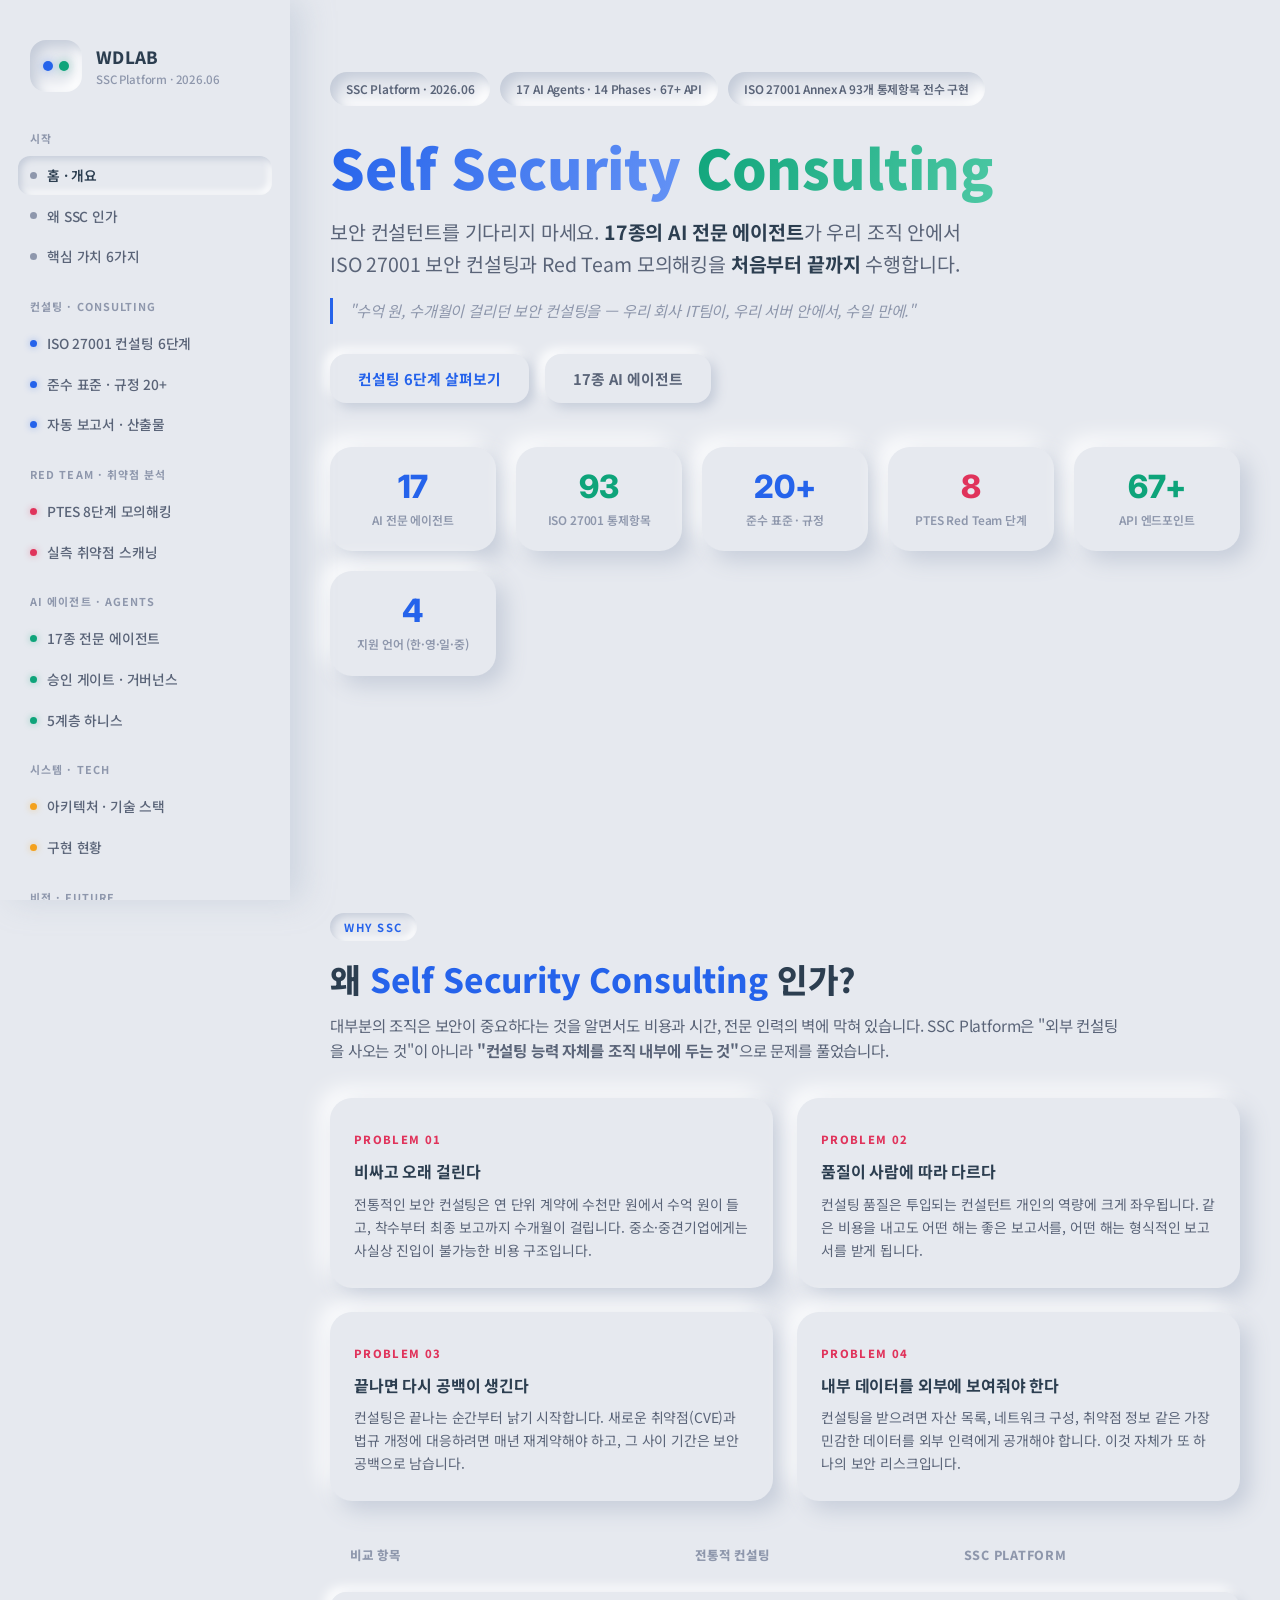
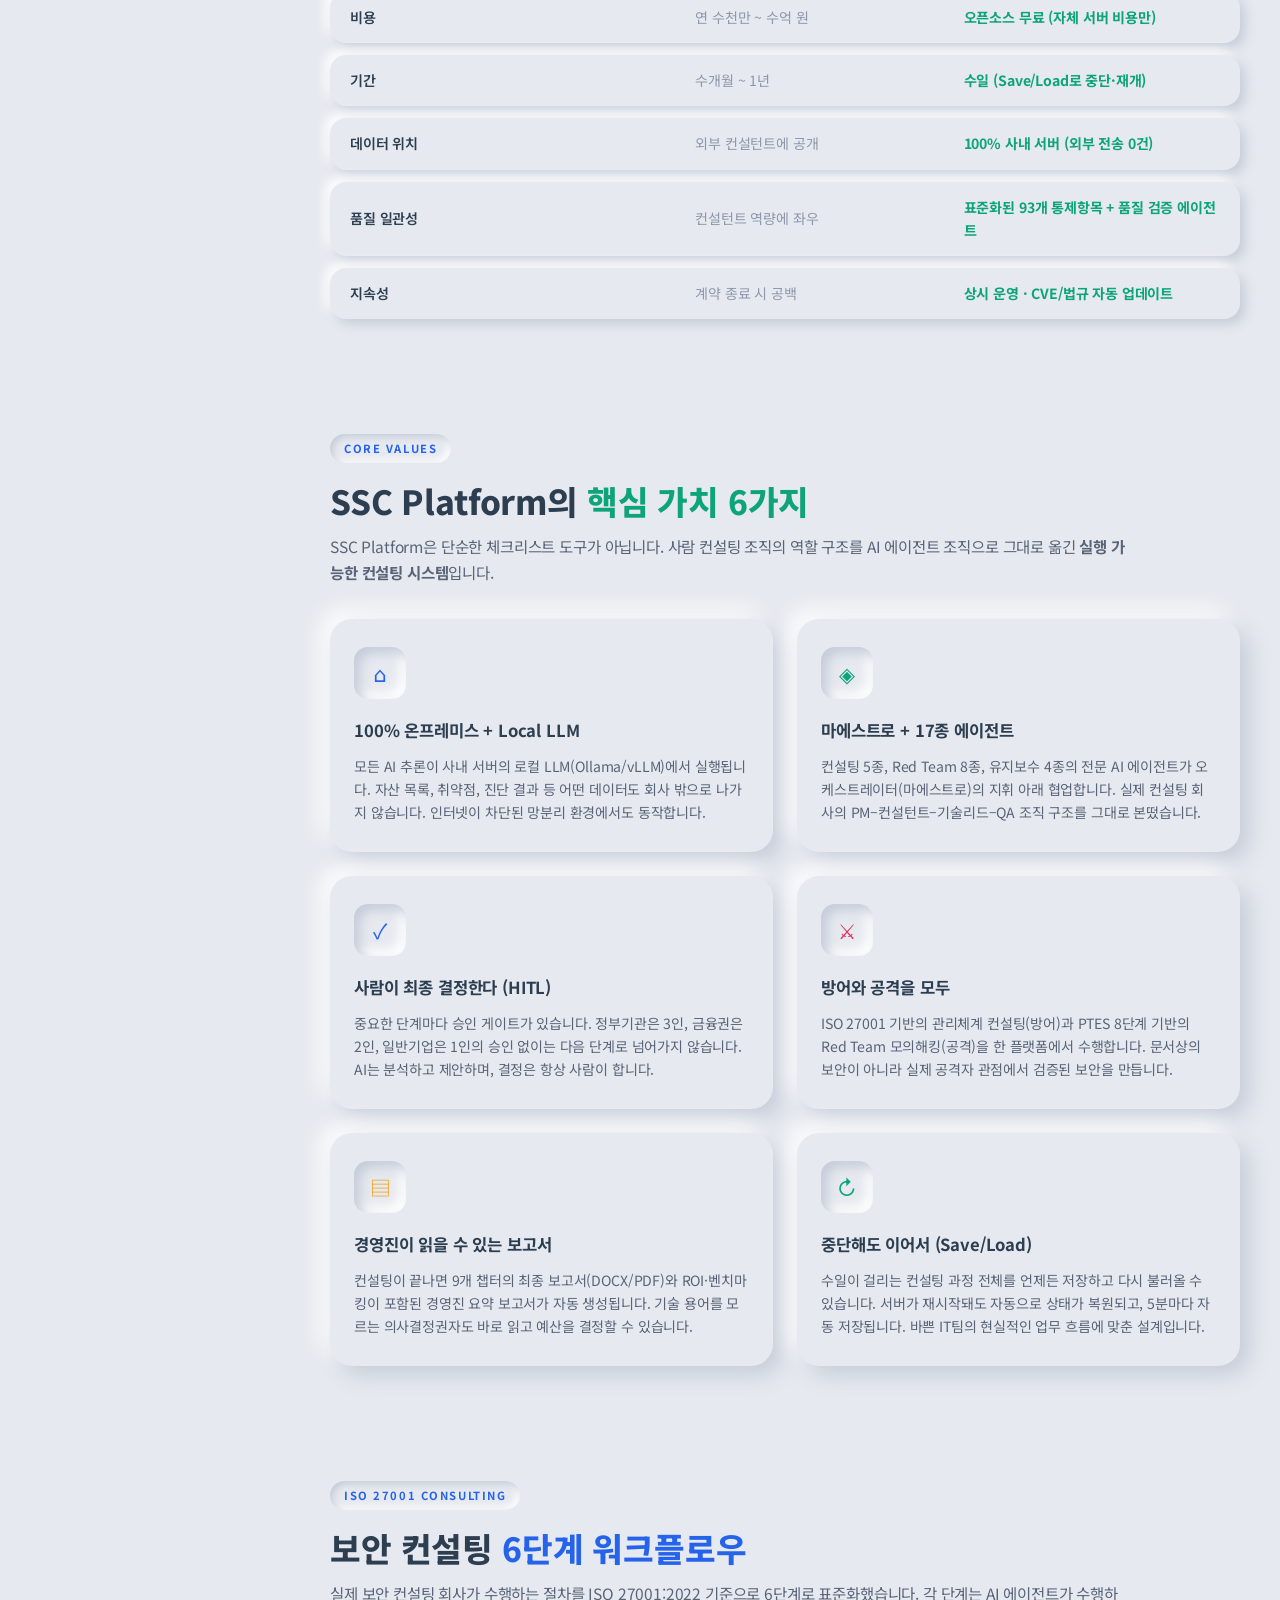
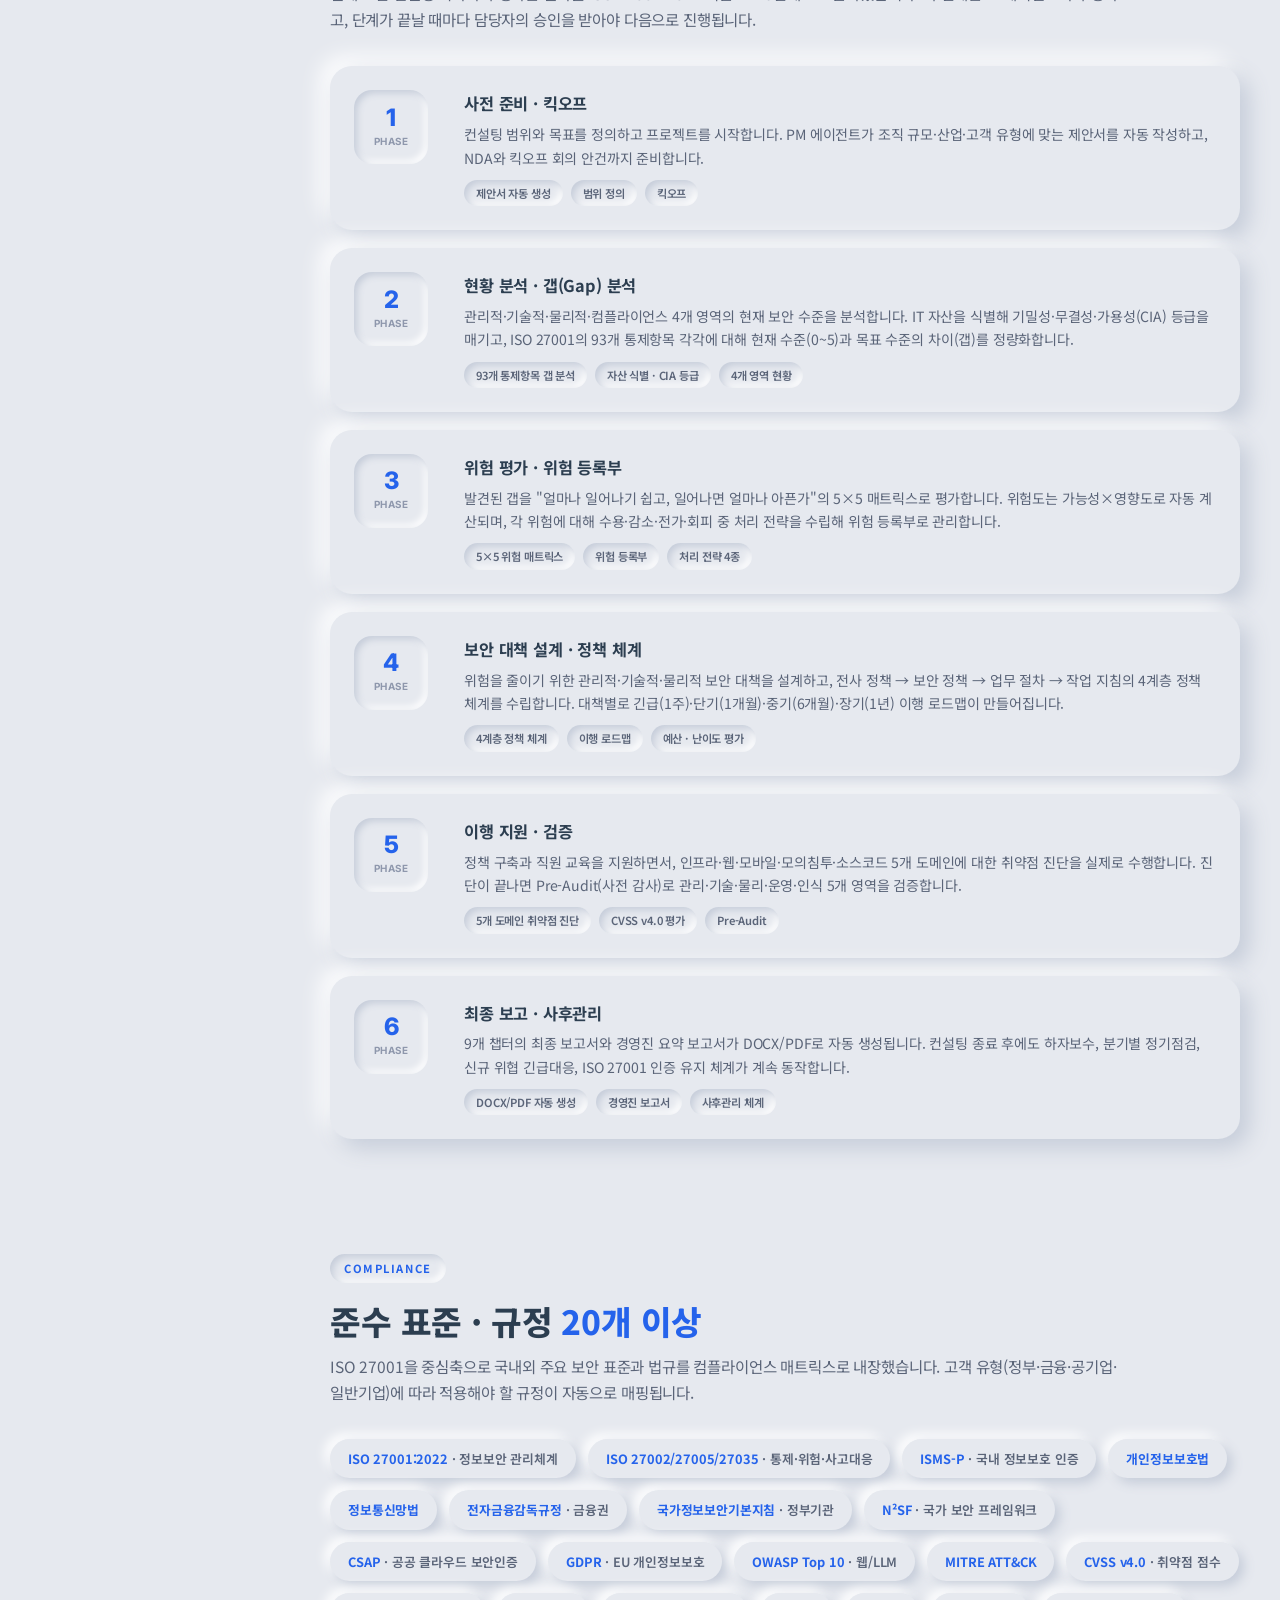
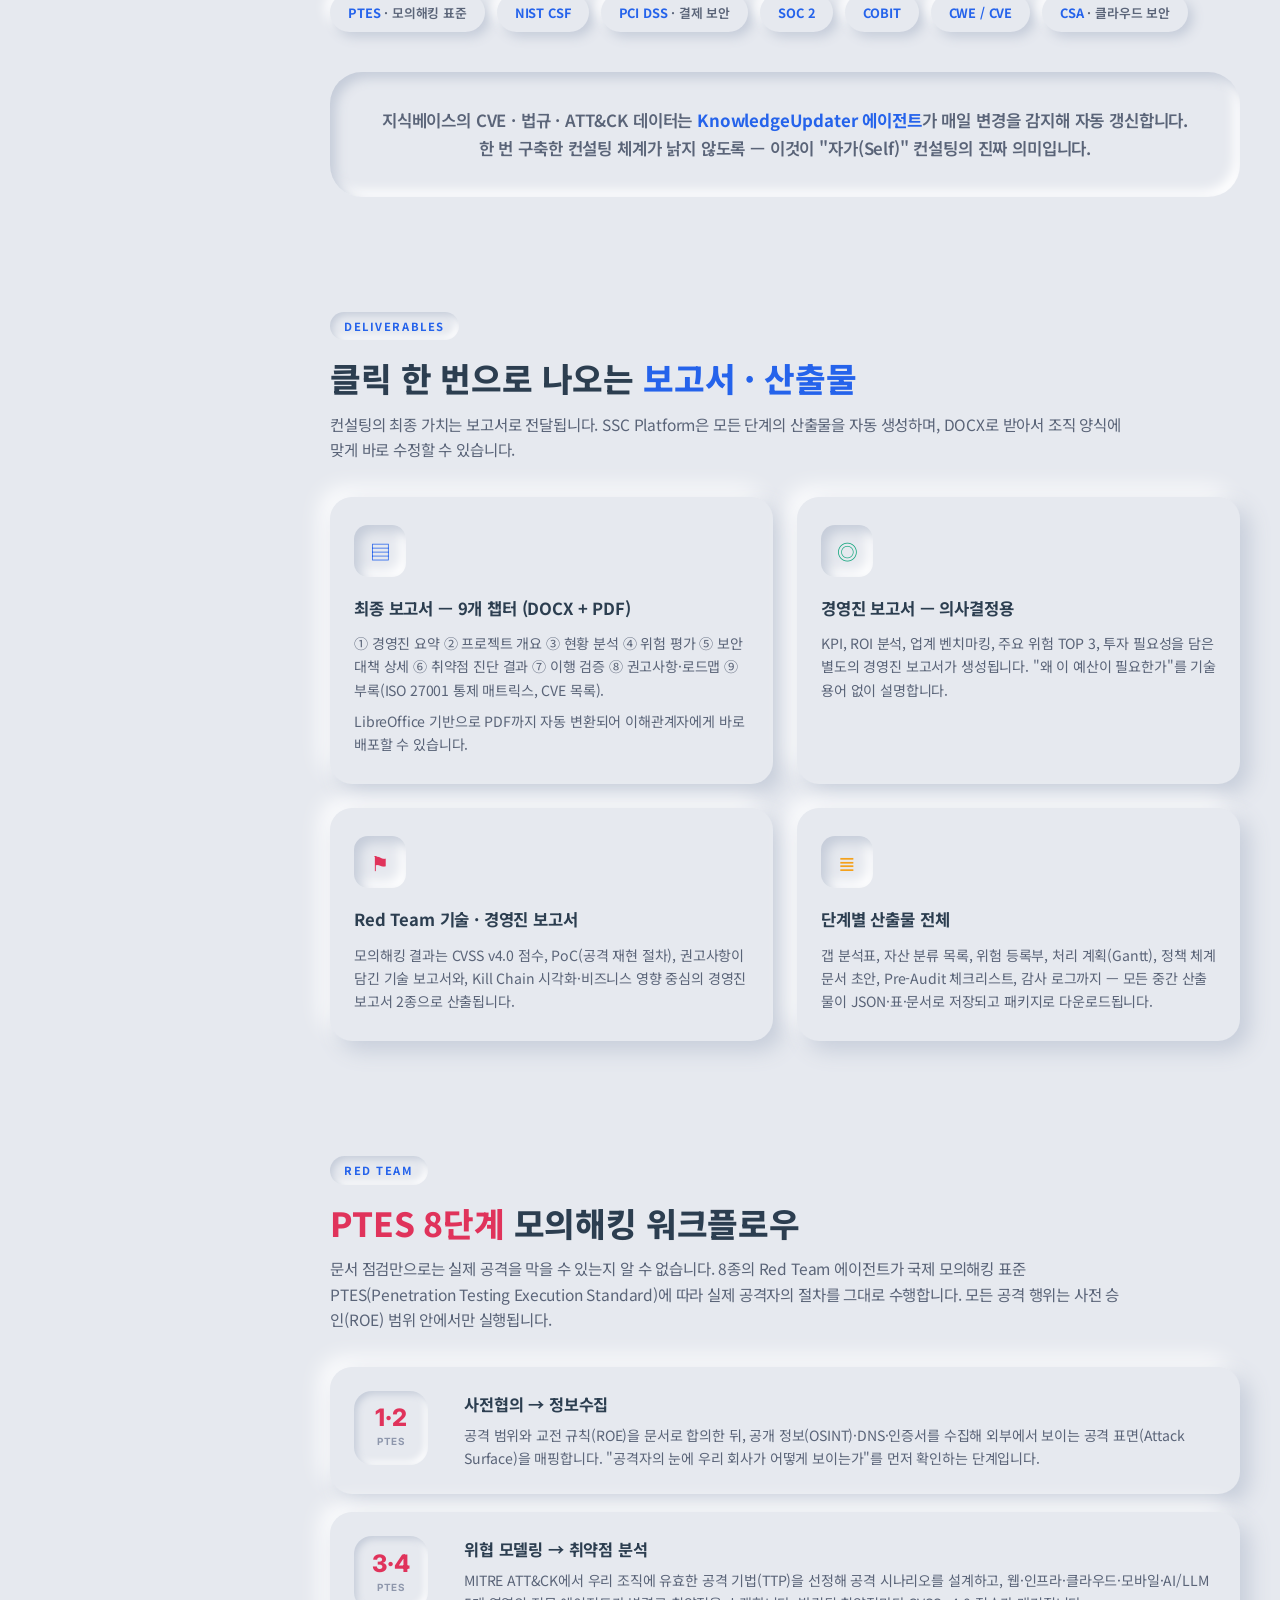
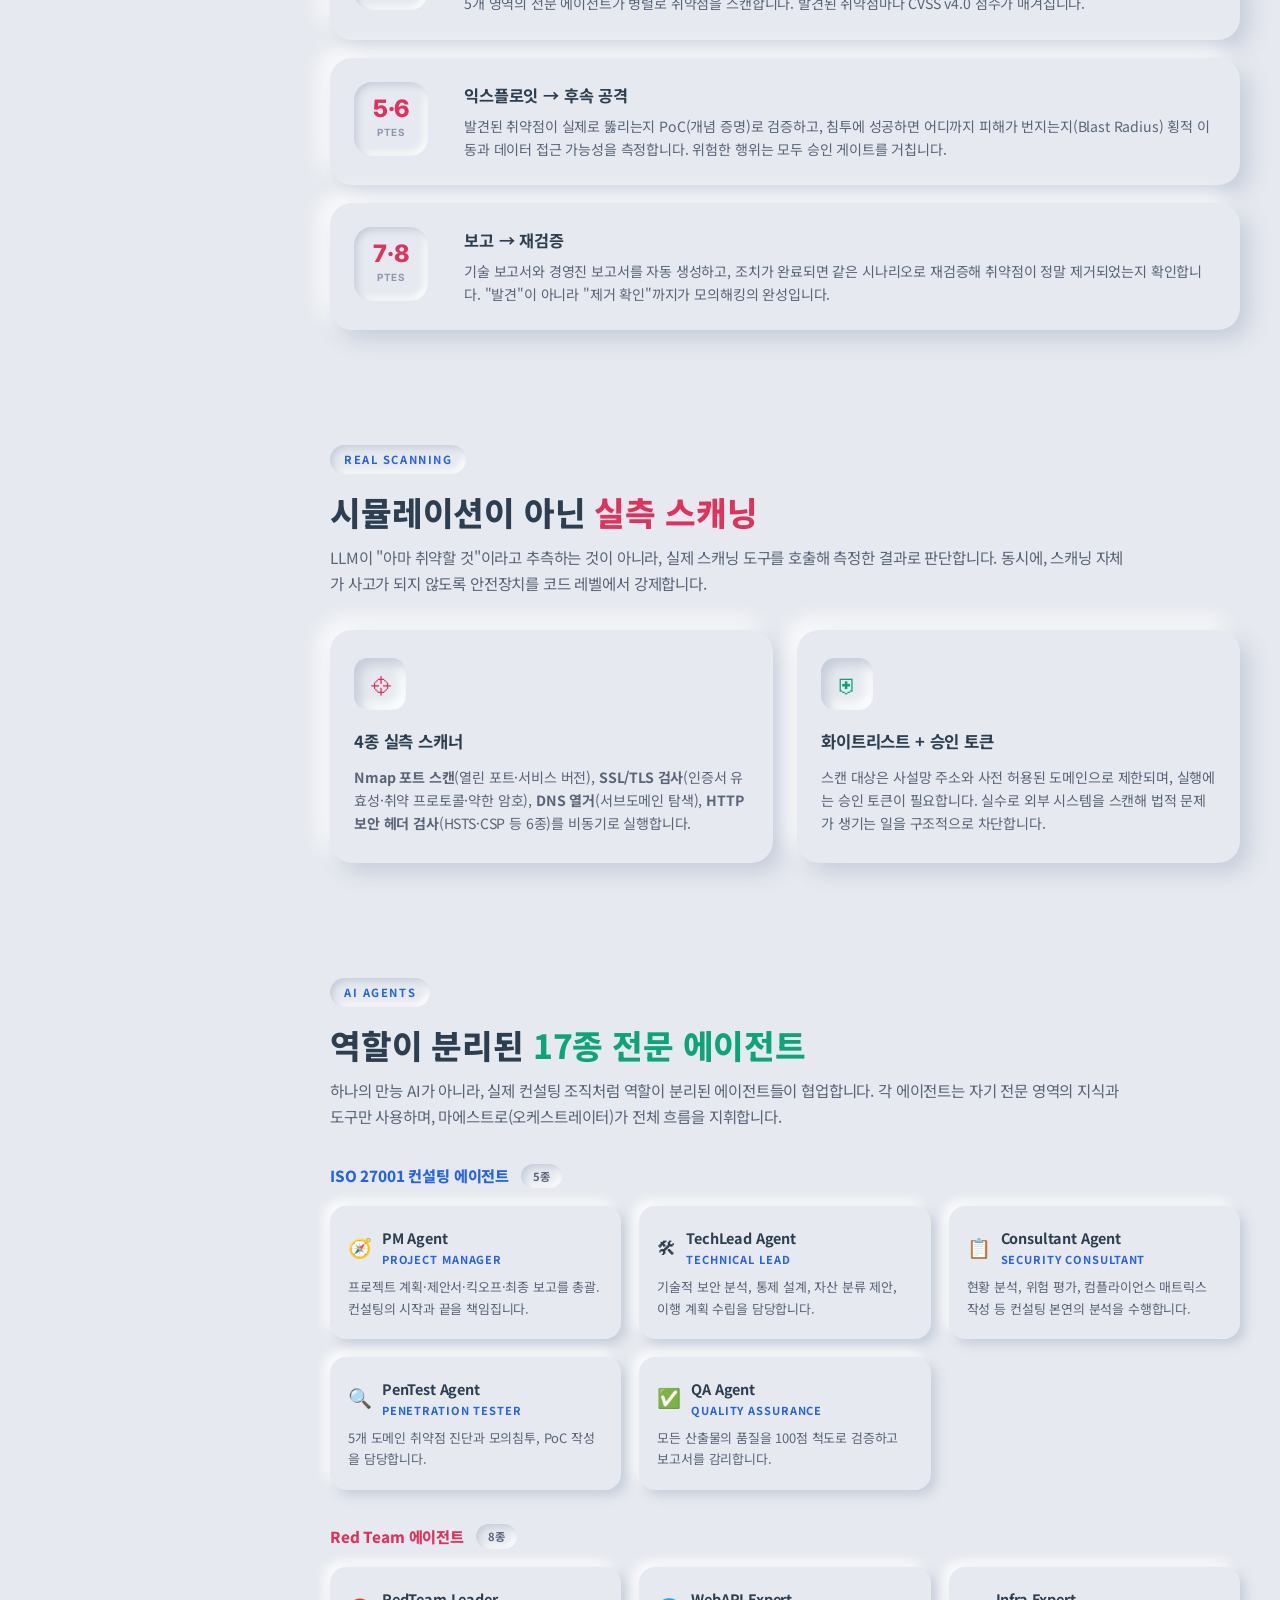
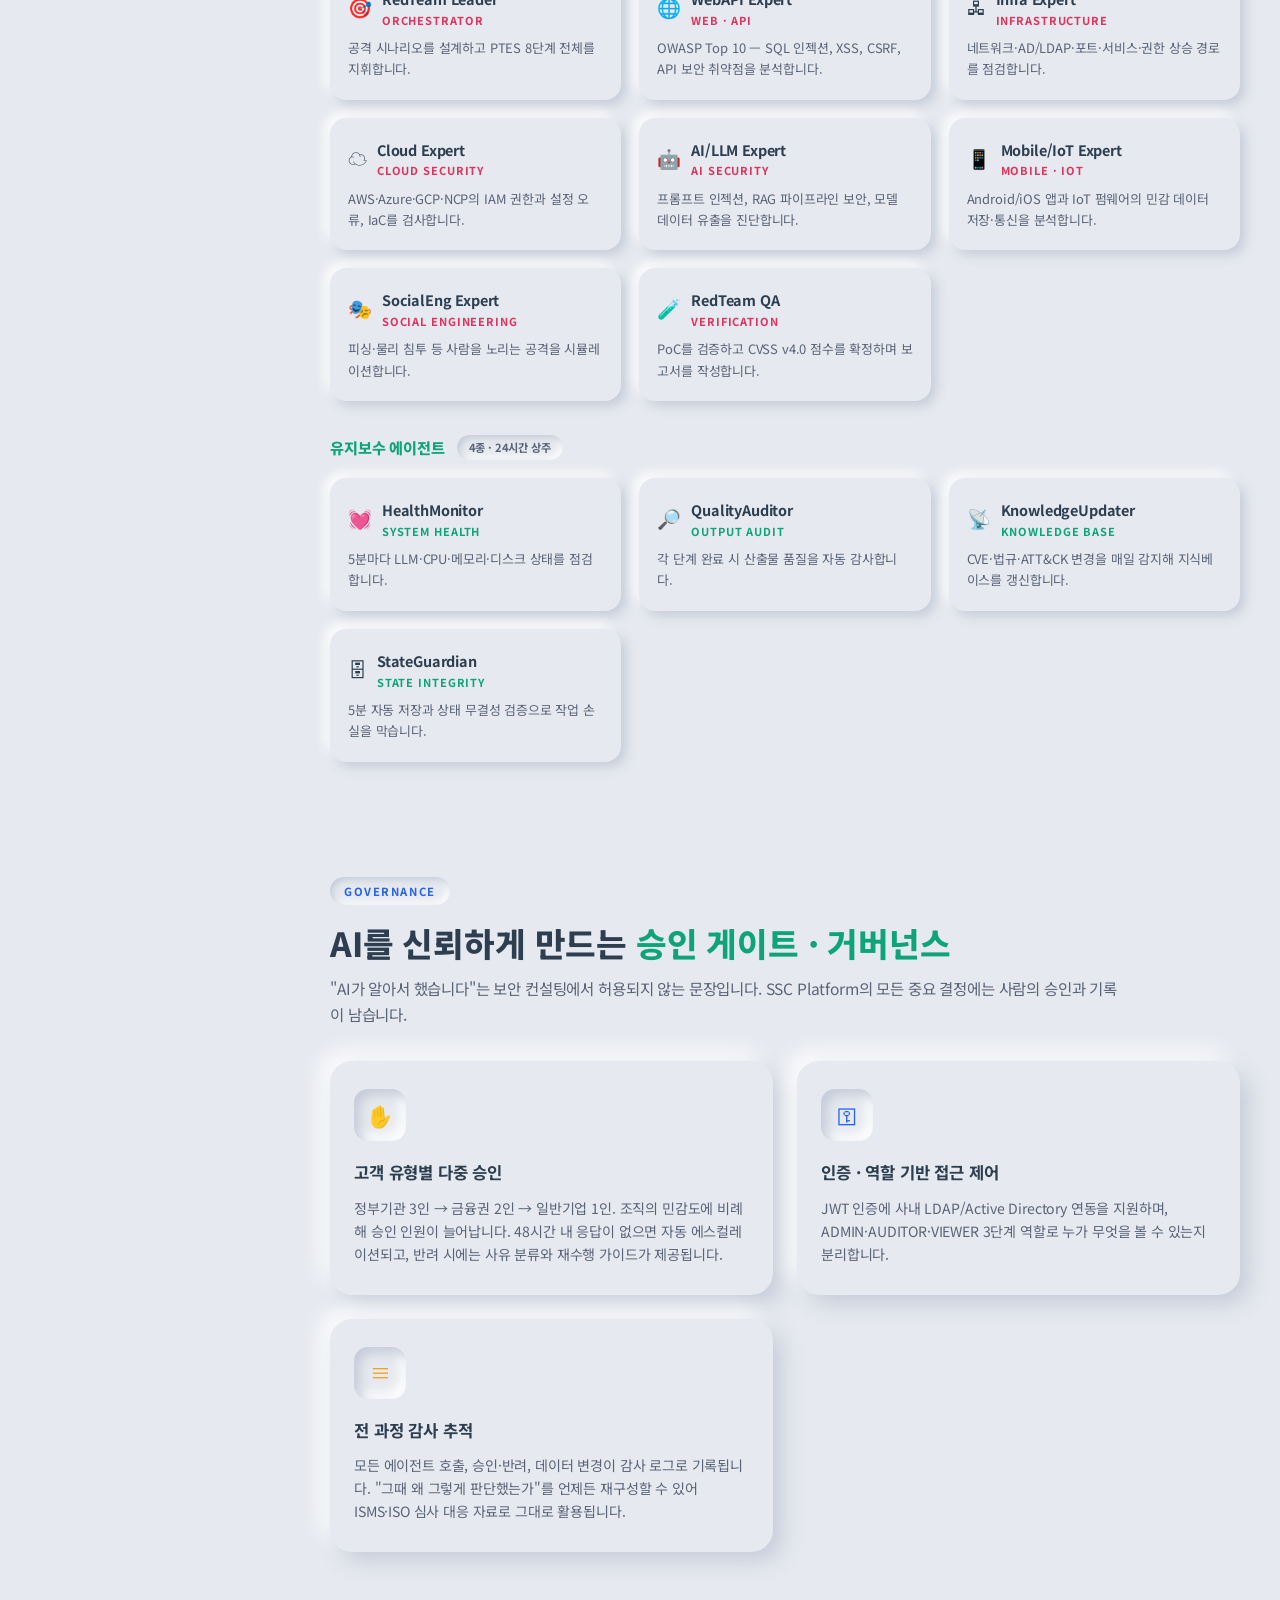
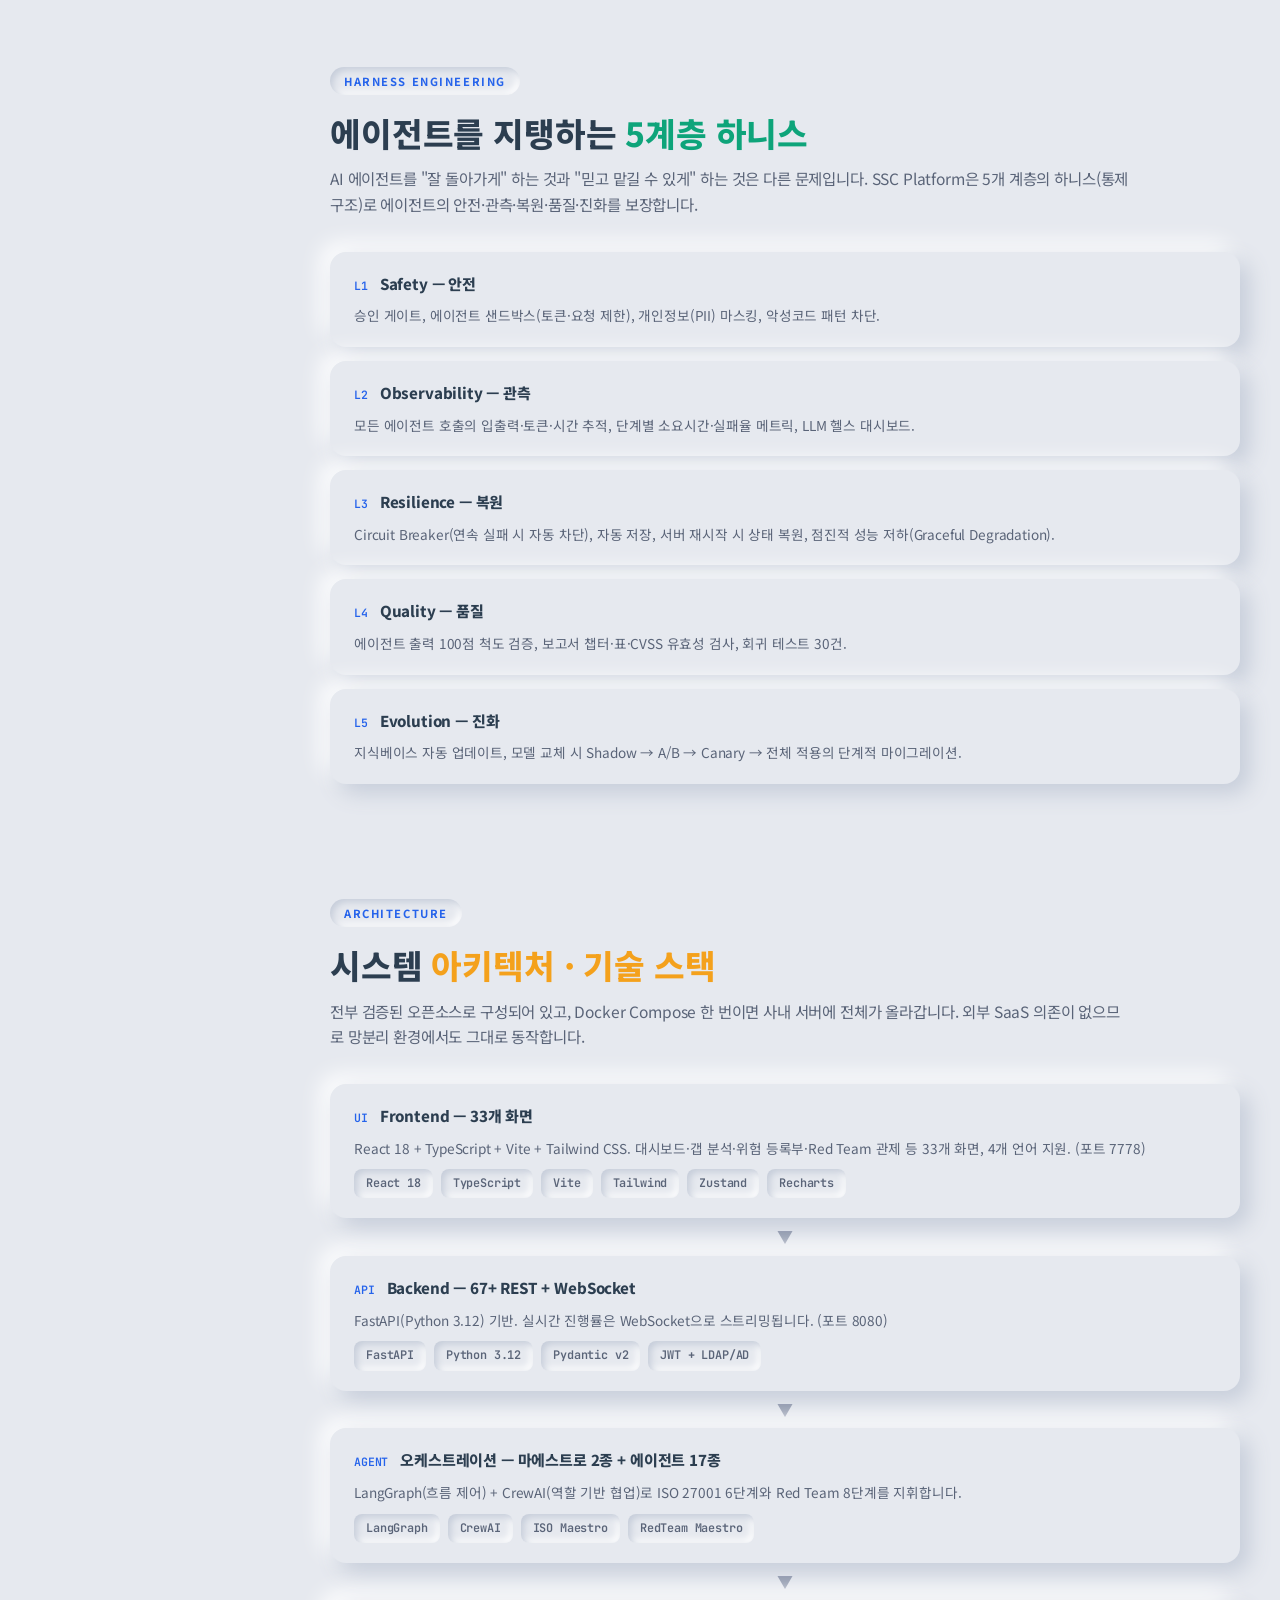
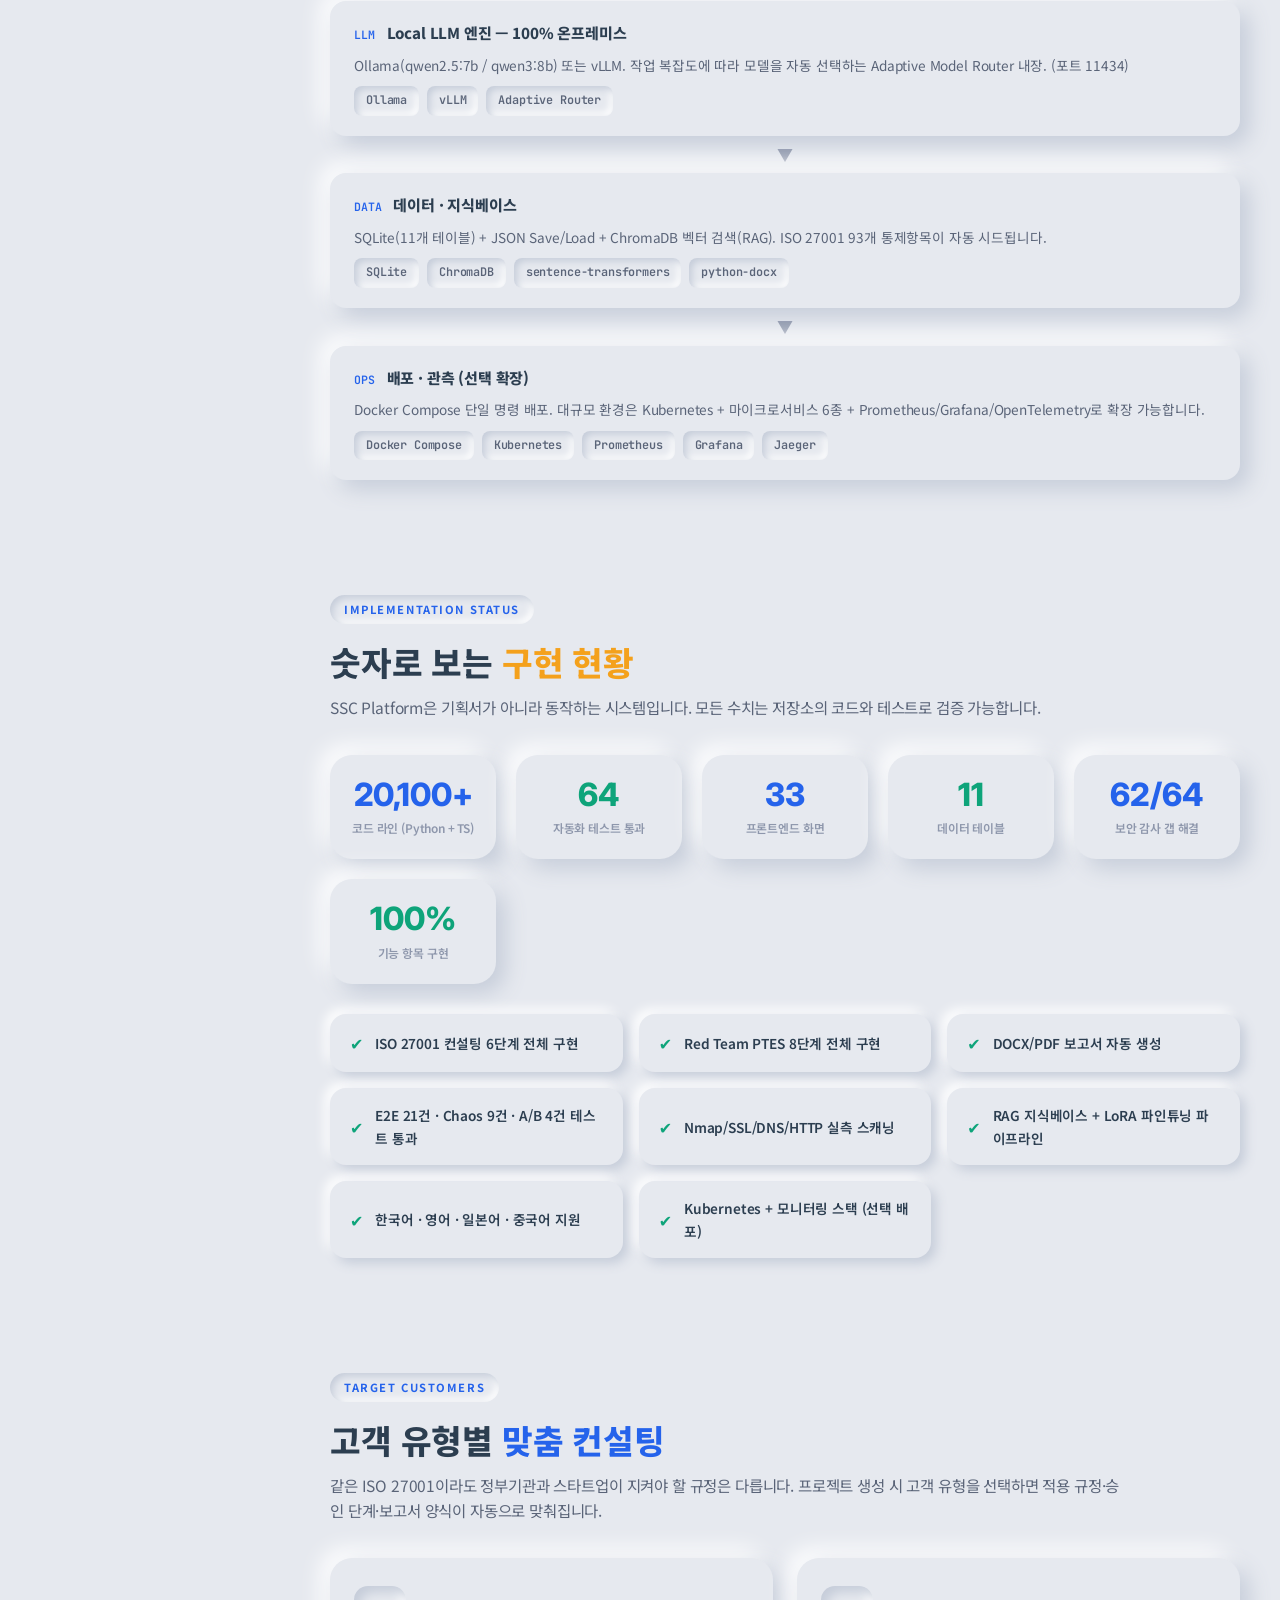
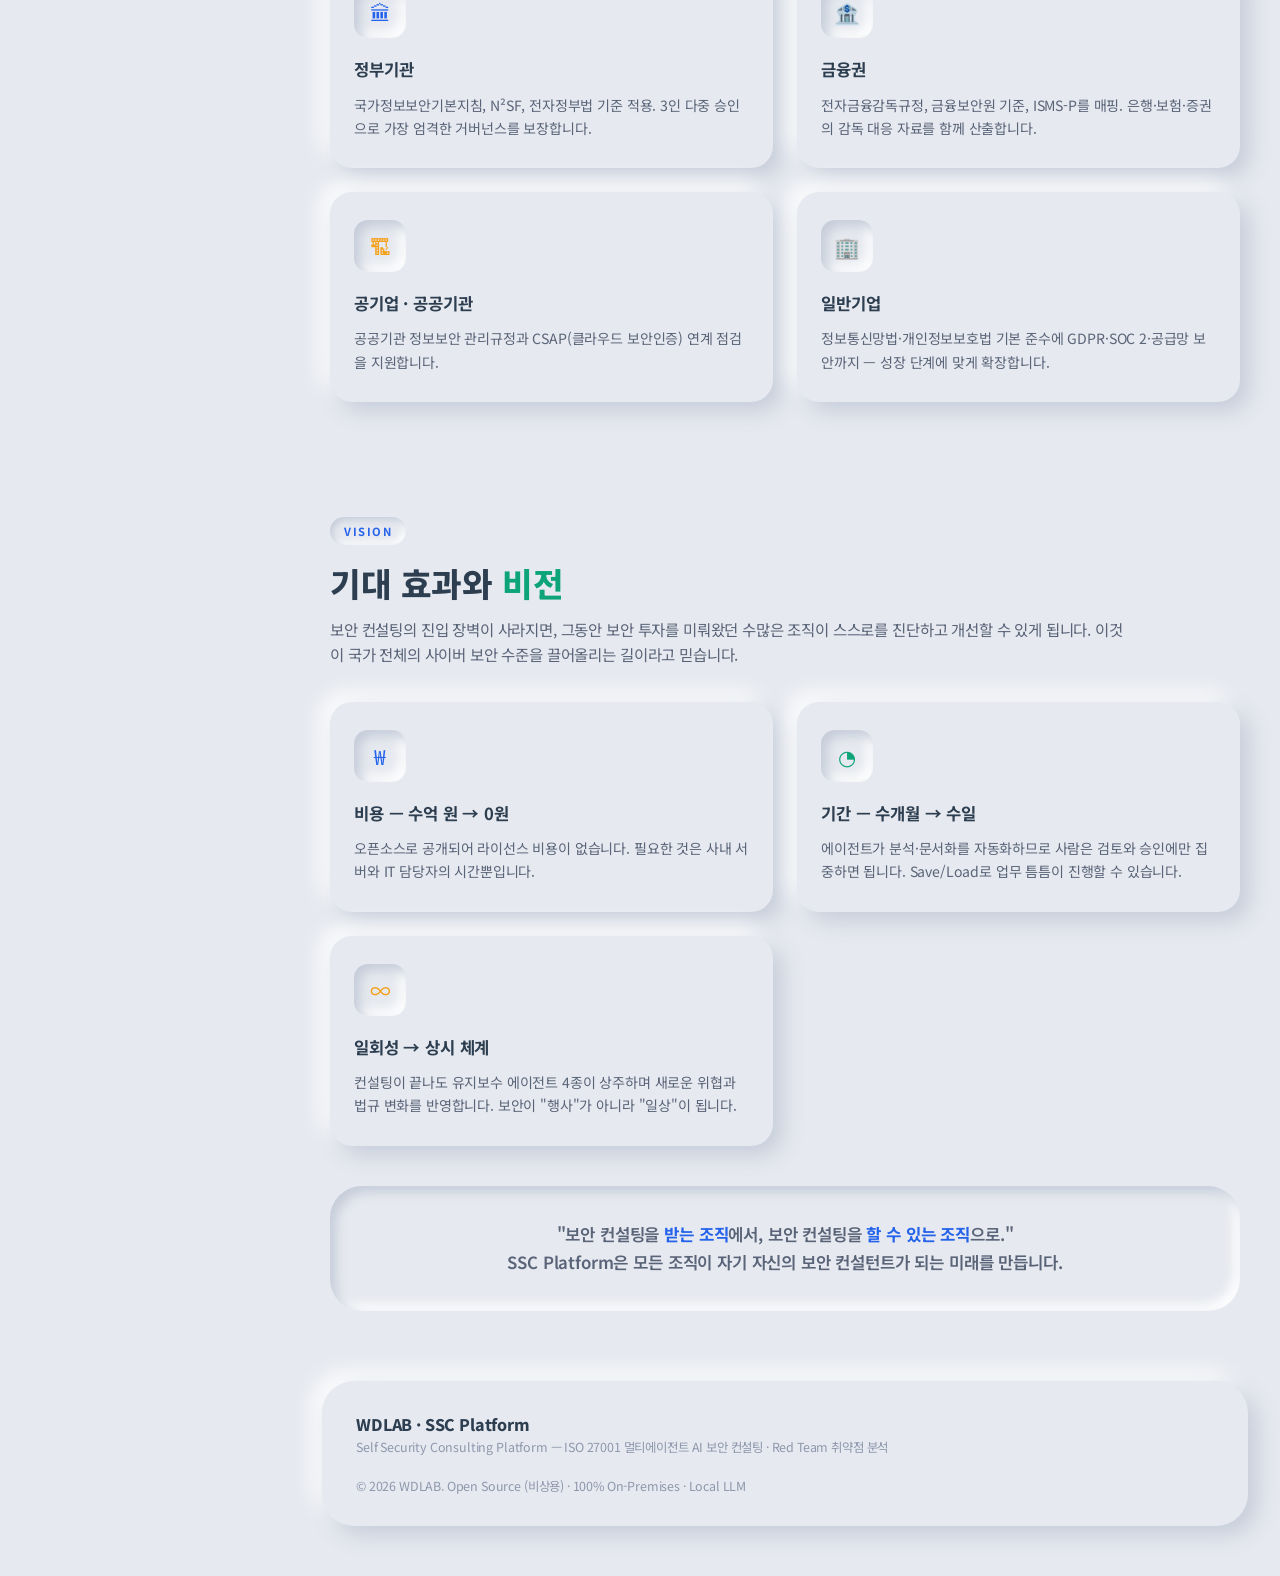
==== index.html @ 82fba6c1 "SSC Platform 소개 웹페이지 — Neumorphism 디자인, 16개 섹션 Co-Authored-By: Claude Fable 5 <noreply@anthropic.com" ====
<!DOCTYPE html>
<html lang="ko">
<head>
<meta charset="UTF-8" />
<meta name="viewport" content="width=device-width, initial-scale=1.0" />
<title>SSC Platform · AI 멀티에이전트 자가 보안 컨설팅 플랫폼</title>
<meta name="description" content="SSC Platform(Self Security Consulting Platform)은 17종의 AI 전문 에이전트가 ISO 27001 기반 보안 컨설팅 6단계와 PTES 기반 Red Team 취약점 분석 8단계를 자동 수행하는 완전 온프레미스 오픈소스 플랫폼입니다." />
<link rel="preconnect" href="https://fonts.googleapis.com" />
<link rel="preconnect" href="https://fonts.gstatic.com" crossorigin />
<link href="https://fonts.googleapis.com/css2?family=Inter:wght@400;500;600;700;800&family=JetBrains+Mono:wght@400;500;600&family=Noto+Sans+KR:wght@300;400;500;600;700;800;900&display=swap" rel="stylesheet" />
<link rel="stylesheet" href="css/style.css" />
</head>
<body>

  <button class="menu-toggle neu-raised" id="menuToggle" aria-label="Menu">☰</button>

  <!-- ============== SIDEBAR ============== -->
  <aside class="sidebar" id="sidebar">
    <div class="brand">
      <div class="brand-logo neu-pressed">
        <span class="led led-bl"></span>
        <span class="led led-gr"></span>
      </div>
      <div class="brand-text">
        <div class="brand-title">WDLAB</div>
        <div class="brand-subtitle">SSC Platform · 2026.06</div>
      </div>
    </div>

    <nav class="nav-sections">
      <div class="nav-group">
        <div class="nav-label">시작</div>
        <a class="nav-item active" href="#hero" data-target="hero"><i class="dot"></i><span>홈 · 개요</span></a>
        <a class="nav-item" href="#why" data-target="why"><i class="dot"></i><span>왜 SSC 인가</span></a>
        <a class="nav-item" href="#values" data-target="values"><i class="dot"></i><span>핵심 가치 6가지</span></a>
      </div>

      <div class="nav-group">
        <div class="nav-label">컨설팅 · Consulting</div>
        <a class="nav-item" href="#workflow" data-target="workflow"><i class="dot dot-bl"></i><span>ISO 27001 컨설팅 6단계</span></a>
        <a class="nav-item" href="#standards" data-target="standards"><i class="dot dot-bl"></i><span>준수 표준 · 규정 20+</span></a>
        <a class="nav-item" href="#reports" data-target="reports"><i class="dot dot-bl"></i><span>자동 보고서 · 산출물</span></a>
      </div>

      <div class="nav-group">
        <div class="nav-label">Red Team · 취약점 분석</div>
        <a class="nav-item" href="#redteam" data-target="redteam"><i class="dot dot-rd"></i><span>PTES 8단계 모의해킹</span></a>
        <a class="nav-item" href="#scanning" data-target="scanning"><i class="dot dot-rd"></i><span>실측 취약점 스캐닝</span></a>
      </div>

      <div class="nav-group">
        <div class="nav-label">AI 에이전트 · Agents</div>
        <a class="nav-item" href="#agents" data-target="agents"><i class="dot dot-gr"></i><span>17종 전문 에이전트</span></a>
        <a class="nav-item" href="#governance" data-target="governance"><i class="dot dot-gr"></i><span>승인 게이트 · 거버넌스</span></a>
        <a class="nav-item" href="#harness" data-target="harness"><i class="dot dot-gr"></i><span>5계층 하니스</span></a>
      </div>

      <div class="nav-group">
        <div class="nav-label">시스템 · Tech</div>
        <a class="nav-item" href="#architecture" data-target="architecture"><i class="dot dot-am"></i><span>아키텍처 · 기술 스택</span></a>
        <a class="nav-item" href="#status" data-target="status"><i class="dot dot-am"></i><span>구현 현황</span></a>
      </div>

      <div class="nav-group">
        <div class="nav-label">비전 · Future</div>
        <a class="nav-item" href="#customers" data-target="customers"><i class="dot"></i><span>4대 고객 유형</span></a>
        <a class="nav-item" href="#vision" data-target="vision"><i class="dot"></i><span>기대 효과 · 비전</span></a>
      </div>
    </nav>

    <div class="sidebar-footer neu-pressed">
      <div class="status-led"><span class="pulse"></span> 100% On-Prem · Local LLM · Open Source</div>
    </div>
  </aside>

  <!-- ============== MAIN ============== -->
  <main class="content">

    <!-- ===== HERO ===== -->
    <section id="hero" class="section section-hero">
      <div class="hero-meta">
        <span class="chip neu-pressed">SSC Platform · 2026.06</span>
        <span class="chip neu-pressed">17 AI Agents · 14 Phases · 67+ API</span>
        <span class="chip neu-pressed">ISO 27001 Annex A 93개 통제항목 전수 구현</span>
      </div>

      <h1 class="hero-title">
        <span class="text-grad-bl">Self Security</span> <span class="text-grad-gr">Consulting</span>
      </h1>
      <p class="hero-tagline">
        보안 컨설턴트를 기다리지 마세요. <b>17종의 AI 전문 에이전트</b>가 우리 조직 안에서<br/>
        ISO 27001 보안 컨설팅과 Red Team 모의해킹을 <b>처음부터 끝까지</b> 수행합니다.
      </p>
      <p class="hero-quote">
        "수억 원, 수개월이 걸리던 보안 컨설팅을 — 우리 회사 IT팀이, 우리 서버 안에서, 수일 만에."
      </p>

      <div class="hero-cta">
        <button class="btn-neu btn-primary" onclick="document.getElementById('workflow').scrollIntoView({behavior:'smooth'})">
          <span>컨설팅 6단계 살펴보기</span>
        </button>
        <button class="btn-neu" onclick="document.getElementById('agents').scrollIntoView({behavior:'smooth'})">
          <span>17종 AI 에이전트</span>
        </button>
      </div>

      <div class="hero-stats">
        <div class="stat-card neu-raised">
          <div class="stat-number text-bl">17</div>
          <div class="stat-label">AI 전문 에이전트</div>
        </div>
        <div class="stat-card neu-raised">
          <div class="stat-number text-gr">93</div>
          <div class="stat-label">ISO 27001 통제항목</div>
        </div>
        <div class="stat-card neu-raised">
          <div class="stat-number text-bl">20+</div>
          <div class="stat-label">준수 표준 · 규정</div>
        </div>
        <div class="stat-card neu-raised">
          <div class="stat-number text-rd">8</div>
          <div class="stat-label">PTES Red Team 단계</div>
        </div>
        <div class="stat-card neu-raised">
          <div class="stat-number text-gr">67+</div>
          <div class="stat-label">API 엔드포인트</div>
        </div>
        <div class="stat-card neu-raised">
          <div class="stat-number text-bl">4</div>
          <div class="stat-label">지원 언어 (한·영·일·중)</div>
        </div>
      </div>
    </section>

    <!-- ===== WHY ===== -->
    <section id="why" class="section">
      <div class="section-head">
        <span class="section-tag">Why SSC</span>
        <h2>왜 <span class="text-bl">Self Security Consulting</span> 인가?</h2>
        <p class="section-lead">
          대부분의 조직은 보안이 중요하다는 것을 알면서도 비용과 시간, 전문 인력의 벽에 막혀 있습니다.
          SSC Platform은 "외부 컨설팅을 사오는 것"이 아니라 <b>"컨설팅 능력 자체를 조직 내부에 두는 것"</b>으로 문제를 풀었습니다.
        </p>
      </div>

      <div class="grid-cards">
        <div class="pain neu-raised">
          <span class="pain-num">PROBLEM 01</span>
          <h4>비싸고 오래 걸린다</h4>
          <p>전통적인 보안 컨설팅은 연 단위 계약에 수천만 원에서 수억 원이 들고, 착수부터 최종 보고까지 수개월이 걸립니다. 중소·중견기업에게는 사실상 진입이 불가능한 비용 구조입니다.</p>
        </div>
        <div class="pain neu-raised">
          <span class="pain-num">PROBLEM 02</span>
          <h4>품질이 사람에 따라 다르다</h4>
          <p>컨설팅 품질은 투입되는 컨설턴트 개인의 역량에 크게 좌우됩니다. 같은 비용을 내고도 어떤 해는 좋은 보고서를, 어떤 해는 형식적인 보고서를 받게 됩니다.</p>
        </div>
        <div class="pain neu-raised">
          <span class="pain-num">PROBLEM 03</span>
          <h4>끝나면 다시 공백이 생긴다</h4>
          <p>컨설팅은 끝나는 순간부터 낡기 시작합니다. 새로운 취약점(CVE)과 법규 개정에 대응하려면 매년 재계약해야 하고, 그 사이 기간은 보안 공백으로 남습니다.</p>
        </div>
        <div class="pain neu-raised">
          <span class="pain-num">PROBLEM 04</span>
          <h4>내부 데이터를 외부에 보여줘야 한다</h4>
          <p>컨설팅을 받으려면 자산 목록, 네트워크 구성, 취약점 정보 같은 가장 민감한 데이터를 외부 인력에게 공개해야 합니다. 이것 자체가 또 하나의 보안 리스크입니다.</p>
        </div>
      </div>

      <div class="compare">
        <div class="compare-head"><span>비교 항목</span><span>전통적 컨설팅</span><span>SSC Platform</span></div>
        <div class="compare-row neu-raised"><span class="lbl">비용</span><span class="lo">연 수천만 ~ 수억 원</span><span class="hi">오픈소스 무료 (자체 서버 비용만)</span></div>
        <div class="compare-row neu-raised"><span class="lbl">기간</span><span class="lo">수개월 ~ 1년</span><span class="hi">수일 (Save/Load로 중단·재개)</span></div>
        <div class="compare-row neu-raised"><span class="lbl">데이터 위치</span><span class="lo">외부 컨설턴트에 공개</span><span class="hi">100% 사내 서버 (외부 전송 0건)</span></div>
        <div class="compare-row neu-raised"><span class="lbl">품질 일관성</span><span class="lo">컨설턴트 역량에 좌우</span><span class="hi">표준화된 93개 통제항목 + 품질 검증 에이전트</span></div>
        <div class="compare-row neu-raised"><span class="lbl">지속성</span><span class="lo">계약 종료 시 공백</span><span class="hi">상시 운영 · CVE/법규 자동 업데이트</span></div>
      </div>
    </section>

    <!-- ===== VALUES ===== -->
    <section id="values" class="section">
      <div class="section-head">
        <span class="section-tag">Core Values</span>
        <h2>SSC Platform의 <span class="text-gr">핵심 가치 6가지</span></h2>
        <p class="section-lead">
          SSC Platform은 단순한 체크리스트 도구가 아닙니다. 사람 컨설팅 조직의 역할 구조를
          AI 에이전트 조직으로 그대로 옮긴 <b>실행 가능한 컨설팅 시스템</b>입니다.
        </p>
      </div>

      <div class="grid-3">
        <div class="card neu-raised card-hover">
          <div class="card-icon neu-pressed"><span class="ico-bl">⌂</span></div>
          <h3>100% 온프레미스 + Local LLM</h3>
          <p>모든 AI 추론이 사내 서버의 로컬 LLM(Ollama/vLLM)에서 실행됩니다. 자산 목록, 취약점, 진단 결과 등 어떤 데이터도 회사 밖으로 나가지 않습니다. 인터넷이 차단된 망분리 환경에서도 동작합니다.</p>
        </div>
        <div class="card neu-raised card-hover">
          <div class="card-icon neu-pressed"><span class="ico-gr">◈</span></div>
          <h3>마에스트로 + 17종 에이전트</h3>
          <p>컨설팅 5종, Red Team 8종, 유지보수 4종의 전문 AI 에이전트가 오케스트레이터(마에스트로)의 지휘 아래 협업합니다. 실제 컨설팅 회사의 PM–컨설턴트–기술리드–QA 조직 구조를 그대로 본떴습니다.</p>
        </div>
        <div class="card neu-raised card-hover">
          <div class="card-icon neu-pressed"><span class="ico-bl">✓</span></div>
          <h3>사람이 최종 결정한다 (HITL)</h3>
          <p>중요한 단계마다 승인 게이트가 있습니다. 정부기관은 3인, 금융권은 2인, 일반기업은 1인의 승인 없이는 다음 단계로 넘어가지 않습니다. AI는 분석하고 제안하며, 결정은 항상 사람이 합니다.</p>
        </div>
        <div class="card neu-raised card-hover">
          <div class="card-icon neu-pressed"><span class="ico-rd">⚔</span></div>
          <h3>방어와 공격을 모두</h3>
          <p>ISO 27001 기반의 관리체계 컨설팅(방어)과 PTES 8단계 기반의 Red Team 모의해킹(공격)을 한 플랫폼에서 수행합니다. 문서상의 보안이 아니라 실제 공격자 관점에서 검증된 보안을 만듭니다.</p>
        </div>
        <div class="card neu-raised card-hover">
          <div class="card-icon neu-pressed"><span class="ico-am">▤</span></div>
          <h3>경영진이 읽을 수 있는 보고서</h3>
          <p>컨설팅이 끝나면 9개 챕터의 최종 보고서(DOCX/PDF)와 ROI·벤치마킹이 포함된 경영진 요약 보고서가 자동 생성됩니다. 기술 용어를 모르는 의사결정권자도 바로 읽고 예산을 결정할 수 있습니다.</p>
        </div>
        <div class="card neu-raised card-hover">
          <div class="card-icon neu-pressed"><span class="ico-gr">↻</span></div>
          <h3>중단해도 이어서 (Save/Load)</h3>
          <p>수일이 걸리는 컨설팅 과정 전체를 언제든 저장하고 다시 불러올 수 있습니다. 서버가 재시작돼도 자동으로 상태가 복원되고, 5분마다 자동 저장됩니다. 바쁜 IT팀의 현실적인 업무 흐름에 맞춘 설계입니다.</p>
        </div>
      </div>
    </section>

    <!-- ===== WORKFLOW ===== -->
    <section id="workflow" class="section">
      <div class="section-head">
        <span class="section-tag">ISO 27001 Consulting</span>
        <h2>보안 컨설팅 <span class="text-bl">6단계 워크플로우</span></h2>
        <p class="section-lead">
          실제 보안 컨설팅 회사가 수행하는 절차를 ISO 27001:2022 기준으로 6단계로 표준화했습니다.
          각 단계는 AI 에이전트가 수행하고, 단계가 끝날 때마다 담당자의 승인을 받아야 다음으로 진행됩니다.
        </p>
      </div>

      <div class="phases">
        <div class="phase neu-raised">
          <div class="phase-num"><span class="n">1</span><span class="t">PHASE</span></div>
          <div>
            <h4>사전 준비 · 킥오프</h4>
            <p>컨설팅 범위와 목표를 정의하고 프로젝트를 시작합니다. PM 에이전트가 조직 규모·산업·고객 유형에 맞는 제안서를 자동 작성하고, NDA와 킥오프 회의 안건까지 준비합니다.</p>
            <div class="phase-tags"><span class="phase-tag">제안서 자동 생성</span><span class="phase-tag">범위 정의</span><span class="phase-tag">킥오프</span></div>
          </div>
        </div>
        <div class="phase neu-raised">
          <div class="phase-num"><span class="n">2</span><span class="t">PHASE</span></div>
          <div>
            <h4>현황 분석 · 갭(Gap) 분석</h4>
            <p>관리적·기술적·물리적·컴플라이언스 4개 영역의 현재 보안 수준을 분석합니다. IT 자산을 식별해 기밀성·무결성·가용성(CIA) 등급을 매기고, ISO 27001의 93개 통제항목 각각에 대해 현재 수준(0~5)과 목표 수준의 차이(갭)를 정량화합니다.</p>
            <div class="phase-tags"><span class="phase-tag">93개 통제항목 갭 분석</span><span class="phase-tag">자산 식별 · CIA 등급</span><span class="phase-tag">4개 영역 현황</span></div>
          </div>
        </div>
        <div class="phase neu-raised">
          <div class="phase-num"><span class="n">3</span><span class="t">PHASE</span></div>
          <div>
            <h4>위험 평가 · 위험 등록부</h4>
            <p>발견된 갭을 "얼마나 일어나기 쉽고, 일어나면 얼마나 아픈가"의 5×5 매트릭스로 평가합니다. 위험도는 가능성×영향도로 자동 계산되며, 각 위험에 대해 수용·감소·전가·회피 중 처리 전략을 수립해 위험 등록부로 관리합니다.</p>
            <div class="phase-tags"><span class="phase-tag">5×5 위험 매트릭스</span><span class="phase-tag">위험 등록부</span><span class="phase-tag">처리 전략 4종</span></div>
          </div>
        </div>
        <div class="phase neu-raised">
          <div class="phase-num"><span class="n">4</span><span class="t">PHASE</span></div>
          <div>
            <h4>보안 대책 설계 · 정책 체계</h4>
            <p>위험을 줄이기 위한 관리적·기술적·물리적 보안 대책을 설계하고, 전사 정책 → 보안 정책 → 업무 절차 → 작업 지침의 4계층 정책 체계를 수립합니다. 대책별로 긴급(1주)·단기(1개월)·중기(6개월)·장기(1년) 이행 로드맵이 만들어집니다.</p>
            <div class="phase-tags"><span class="phase-tag">4계층 정책 체계</span><span class="phase-tag">이행 로드맵</span><span class="phase-tag">예산 · 난이도 평가</span></div>
          </div>
        </div>
        <div class="phase neu-raised">
          <div class="phase-num"><span class="n">5</span><span class="t">PHASE</span></div>
          <div>
            <h4>이행 지원 · 검증</h4>
            <p>정책 구축과 직원 교육을 지원하면서, 인프라·웹·모바일·모의침투·소스코드 5개 도메인에 대한 취약점 진단을 실제로 수행합니다. 진단이 끝나면 Pre-Audit(사전 감사)로 관리·기술·물리·운영·인식 5개 영역을 검증합니다.</p>
            <div class="phase-tags"><span class="phase-tag">5개 도메인 취약점 진단</span><span class="phase-tag">CVSS v4.0 평가</span><span class="phase-tag">Pre-Audit</span></div>
          </div>
        </div>
        <div class="phase neu-raised">
          <div class="phase-num"><span class="n">6</span><span class="t">PHASE</span></div>
          <div>
            <h4>최종 보고 · 사후관리</h4>
            <p>9개 챕터의 최종 보고서와 경영진 요약 보고서가 DOCX/PDF로 자동 생성됩니다. 컨설팅 종료 후에도 하자보수, 분기별 정기점검, 신규 위협 긴급대응, ISO 27001 인증 유지 체계가 계속 동작합니다.</p>
            <div class="phase-tags"><span class="phase-tag">DOCX/PDF 자동 생성</span><span class="phase-tag">경영진 보고서</span><span class="phase-tag">사후관리 체계</span></div>
          </div>
        </div>
      </div>
    </section>

    <!-- ===== STANDARDS ===== -->
    <section id="standards" class="section">
      <div class="section-head">
        <span class="section-tag">Compliance</span>
        <h2>준수 표준 · 규정 <span class="text-bl">20개 이상</span></h2>
        <p class="section-lead">
          ISO 27001을 중심축으로 국내외 주요 보안 표준과 법규를 컴플라이언스 매트릭스로 내장했습니다.
          고객 유형(정부·금융·공기업·일반기업)에 따라 적용해야 할 규정이 자동으로 매핑됩니다.
        </p>
      </div>

      <div class="chips-cloud">
        <span class="std-chip neu-raised"><b>ISO 27001:2022</b> · 정보보안 관리체계</span>
        <span class="std-chip neu-raised"><b>ISO 27002/27005/27035</b> · 통제·위험·사고대응</span>
        <span class="std-chip neu-raised"><b>ISMS-P</b> · 국내 정보보호 인증</span>
        <span class="std-chip neu-raised"><b>개인정보보호법</b></span>
        <span class="std-chip neu-raised"><b>정보통신망법</b></span>
        <span class="std-chip neu-raised"><b>전자금융감독규정</b> · 금융권</span>
        <span class="std-chip neu-raised"><b>국가정보보안기본지침</b> · 정부기관</span>
        <span class="std-chip neu-raised"><b>N²SF</b> · 국가 보안 프레임워크</span>
        <span class="std-chip neu-raised"><b>CSAP</b> · 공공 클라우드 보안인증</span>
        <span class="std-chip neu-raised"><b>GDPR</b> · EU 개인정보보호</span>
        <span class="std-chip neu-raised"><b>OWASP Top 10</b> · 웹/LLM</span>
        <span class="std-chip neu-raised"><b>MITRE ATT&amp;CK</b></span>
        <span class="std-chip neu-raised"><b>CVSS v4.0</b> · 취약점 점수</span>
        <span class="std-chip neu-raised"><b>PTES</b> · 모의해킹 표준</span>
        <span class="std-chip neu-raised"><b>NIST CSF</b></span>
        <span class="std-chip neu-raised"><b>PCI DSS</b> · 결제 보안</span>
        <span class="std-chip neu-raised"><b>SOC 2</b></span>
        <span class="std-chip neu-raised"><b>COBIT</b></span>
        <span class="std-chip neu-raised"><b>CWE / CVE</b></span>
        <span class="std-chip neu-raised"><b>CSA</b> · 클라우드 보안</span>
      </div>

      <div class="quote-banner neu-pressed">
        지식베이스의 CVE · 법규 · ATT&amp;CK 데이터는 <b>KnowledgeUpdater 에이전트</b>가 매일 변경을 감지해 자동 갱신합니다.<br/>
        한 번 구축한 컨설팅 체계가 낡지 않도록 — 이것이 "자가(Self)" 컨설팅의 진짜 의미입니다.
      </div>
    </section>

    <!-- ===== REPORTS ===== -->
    <section id="reports" class="section">
      <div class="section-head">
        <span class="section-tag">Deliverables</span>
        <h2>클릭 한 번으로 나오는 <span class="text-bl">보고서 · 산출물</span></h2>
        <p class="section-lead">
          컨설팅의 최종 가치는 보고서로 전달됩니다. SSC Platform은 모든 단계의 산출물을 자동 생성하며,
          DOCX로 받아서 조직 양식에 맞게 바로 수정할 수 있습니다.
        </p>
      </div>

      <div class="grid-2">
        <div class="card neu-raised">
          <div class="card-icon neu-pressed"><span class="ico-bl">▤</span></div>
          <h3>최종 보고서 — 9개 챕터 (DOCX + PDF)</h3>
          <p>① 경영진 요약 ② 프로젝트 개요 ③ 현황 분석 ④ 위험 평가 ⑤ 보안 대책 상세 ⑥ 취약점 진단 결과 ⑦ 이행 검증 ⑧ 권고사항·로드맵 ⑨ 부록(ISO 27001 통제 매트릭스, CVE 목록).</p>
          <p>LibreOffice 기반으로 PDF까지 자동 변환되어 이해관계자에게 바로 배포할 수 있습니다.</p>
        </div>
        <div class="card neu-raised">
          <div class="card-icon neu-pressed"><span class="ico-gr">◎</span></div>
          <h3>경영진 보고서 — 의사결정용</h3>
          <p>KPI, ROI 분석, 업계 벤치마킹, 주요 위험 TOP 3, 투자 필요성을 담은 별도의 경영진 보고서가 생성됩니다. "왜 이 예산이 필요한가"를 기술 용어 없이 설명합니다.</p>
        </div>
        <div class="card neu-raised">
          <div class="card-icon neu-pressed"><span class="ico-rd">⚑</span></div>
          <h3>Red Team 기술 · 경영진 보고서</h3>
          <p>모의해킹 결과는 CVSS v4.0 점수, PoC(공격 재현 절차), 권고사항이 담긴 기술 보고서와, Kill Chain 시각화·비즈니스 영향 중심의 경영진 보고서 2종으로 산출됩니다.</p>
        </div>
        <div class="card neu-raised">
          <div class="card-icon neu-pressed"><span class="ico-am">≣</span></div>
          <h3>단계별 산출물 전체</h3>
          <p>갭 분석표, 자산 분류 목록, 위험 등록부, 처리 계획(Gantt), 정책 체계 문서 초안, Pre-Audit 체크리스트, 감사 로그까지 — 모든 중간 산출물이 JSON·표·문서로 저장되고 패키지로 다운로드됩니다.</p>
        </div>
      </div>
    </section>

    <!-- ===== REDTEAM ===== -->
    <section id="redteam" class="section">
      <div class="section-head">
        <span class="section-tag">Red Team</span>
        <h2><span class="text-rd">PTES 8단계</span> 모의해킹 워크플로우</h2>
        <p class="section-lead">
          문서 점검만으로는 실제 공격을 막을 수 있는지 알 수 없습니다. 8종의 Red Team 에이전트가
          국제 모의해킹 표준 PTES(Penetration Testing Execution Standard)에 따라
          실제 공격자의 절차를 그대로 수행합니다. 모든 공격 행위는 사전 승인(ROE) 범위 안에서만 실행됩니다.
        </p>
      </div>

      <div class="phases">
        <div class="phase neu-raised">
          <div class="phase-num phase-rd"><span class="n">1·2</span><span class="t">PTES</span></div>
          <div>
            <h4>사전협의 → 정보수집</h4>
            <p>공격 범위와 교전 규칙(ROE)을 문서로 합의한 뒤, 공개 정보(OSINT)·DNS·인증서를 수집해 외부에서 보이는 공격 표면(Attack Surface)을 매핑합니다. "공격자의 눈에 우리 회사가 어떻게 보이는가"를 먼저 확인하는 단계입니다.</p>
          </div>
        </div>
        <div class="phase neu-raised">
          <div class="phase-num phase-rd"><span class="n">3·4</span><span class="t">PTES</span></div>
          <div>
            <h4>위협 모델링 → 취약점 분석</h4>
            <p>MITRE ATT&amp;CK에서 우리 조직에 유효한 공격 기법(TTP)을 선정해 공격 시나리오를 설계하고, 웹·인프라·클라우드·모바일·AI/LLM 5개 영역의 전문 에이전트가 병렬로 취약점을 스캔합니다. 발견된 취약점마다 CVSS v4.0 점수가 매겨집니다.</p>
          </div>
        </div>
        <div class="phase neu-raised">
          <div class="phase-num phase-rd"><span class="n">5·6</span><span class="t">PTES</span></div>
          <div>
            <h4>익스플로잇 → 후속 공격</h4>
            <p>발견된 취약점이 실제로 뚫리는지 PoC(개념 증명)로 검증하고, 침투에 성공하면 어디까지 피해가 번지는지(Blast Radius) 횡적 이동과 데이터 접근 가능성을 측정합니다. 위험한 행위는 모두 승인 게이트를 거칩니다.</p>
          </div>
        </div>
        <div class="phase neu-raised">
          <div class="phase-num phase-rd"><span class="n">7·8</span><span class="t">PTES</span></div>
          <div>
            <h4>보고 → 재검증</h4>
            <p>기술 보고서와 경영진 보고서를 자동 생성하고, 조치가 완료되면 같은 시나리오로 재검증해 취약점이 정말 제거되었는지 확인합니다. "발견"이 아니라 "제거 확인"까지가 모의해킹의 완성입니다.</p>
          </div>
        </div>
      </div>
    </section>

    <!-- ===== SCANNING ===== -->
    <section id="scanning" class="section">
      <div class="section-head">
        <span class="section-tag">Real Scanning</span>
        <h2>시뮬레이션이 아닌 <span class="text-rd">실측 스캐닝</span></h2>
        <p class="section-lead">
          LLM이 "아마 취약할 것"이라고 추측하는 것이 아니라, 실제 스캐닝 도구를 호출해 측정한 결과로 판단합니다.
          동시에, 스캐닝 자체가 사고가 되지 않도록 안전장치를 코드 레벨에서 강제합니다.
        </p>
      </div>

      <div class="grid-2">
        <div class="card neu-raised card-hover">
          <div class="card-icon neu-pressed"><span class="ico-rd">⌖</span></div>
          <h3>4종 실측 스캐너</h3>
          <p><b>Nmap 포트 스캔</b>(열린 포트·서비스 버전), <b>SSL/TLS 검사</b>(인증서 유효성·취약 프로토콜·약한 암호), <b>DNS 열거</b>(서브도메인 탐색), <b>HTTP 보안 헤더 검사</b>(HSTS·CSP 등 6종)를 비동기로 실행합니다.</p>
        </div>
        <div class="card neu-raised card-hover">
          <div class="card-icon neu-pressed"><span class="ico-gr">⛨</span></div>
          <h3>화이트리스트 + 승인 토큰</h3>
          <p>스캔 대상은 사설망 주소와 사전 허용된 도메인으로 제한되며, 실행에는 승인 토큰이 필요합니다. 실수로 외부 시스템을 스캔해 법적 문제가 생기는 일을 구조적으로 차단합니다.</p>
        </div>
      </div>
    </section>

    <!-- ===== AGENTS ===== -->
    <section id="agents" class="section">
      <div class="section-head">
        <span class="section-tag">AI Agents</span>
        <h2>역할이 분리된 <span class="text-gr">17종 전문 에이전트</span></h2>
        <p class="section-lead">
          하나의 만능 AI가 아니라, 실제 컨설팅 조직처럼 역할이 분리된 에이전트들이 협업합니다.
          각 에이전트는 자기 전문 영역의 지식과 도구만 사용하며, 마에스트로(오케스트레이터)가 전체 흐름을 지휘합니다.
        </p>
      </div>

      <div class="agent-group-title"><span class="text-bl">ISO 27001 컨설팅 에이전트</span><span class="agent-count">5종</span></div>
      <div class="agents">
        <div class="agent">
          <div class="agent-head"><span class="agent-emoji">🧭</span><div><div class="agent-name">PM Agent</div><div class="agent-role text-bl">Project Manager</div></div></div>
          <p>프로젝트 계획·제안서·킥오프·최종 보고를 총괄. 컨설팅의 시작과 끝을 책임집니다.</p>
        </div>
        <div class="agent">
          <div class="agent-head"><span class="agent-emoji">🛠</span><div><div class="agent-name">TechLead Agent</div><div class="agent-role text-bl">Technical Lead</div></div></div>
          <p>기술적 보안 분석, 통제 설계, 자산 분류 제안, 이행 계획 수립을 담당합니다.</p>
        </div>
        <div class="agent">
          <div class="agent-head"><span class="agent-emoji">📋</span><div><div class="agent-name">Consultant Agent</div><div class="agent-role text-bl">Security Consultant</div></div></div>
          <p>현황 분석, 위험 평가, 컴플라이언스 매트릭스 작성 등 컨설팅 본연의 분석을 수행합니다.</p>
        </div>
        <div class="agent">
          <div class="agent-head"><span class="agent-emoji">🔍</span><div><div class="agent-name">PenTest Agent</div><div class="agent-role text-bl">Penetration Tester</div></div></div>
          <p>5개 도메인 취약점 진단과 모의침투, PoC 작성을 담당합니다.</p>
        </div>
        <div class="agent">
          <div class="agent-head"><span class="agent-emoji">✅</span><div><div class="agent-name">QA Agent</div><div class="agent-role text-bl">Quality Assurance</div></div></div>
          <p>모든 산출물의 품질을 100점 척도로 검증하고 보고서를 감리합니다.</p>
        </div>
      </div>

      <div class="agent-group-title"><span class="text-rd">Red Team 에이전트</span><span class="agent-count">8종</span></div>
      <div class="agents">
        <div class="agent">
          <div class="agent-head"><span class="agent-emoji">🎯</span><div><div class="agent-name">RedTeam Leader</div><div class="agent-role text-rd">Orchestrator</div></div></div>
          <p>공격 시나리오를 설계하고 PTES 8단계 전체를 지휘합니다.</p>
        </div>
        <div class="agent">
          <div class="agent-head"><span class="agent-emoji">🌐</span><div><div class="agent-name">WebAPI Expert</div><div class="agent-role text-rd">Web · API</div></div></div>
          <p>OWASP Top 10 — SQL 인젝션, XSS, CSRF, API 보안 취약점을 분석합니다.</p>
        </div>
        <div class="agent">
          <div class="agent-head"><span class="agent-emoji">🖧</span><div><div class="agent-name">Infra Expert</div><div class="agent-role text-rd">Infrastructure</div></div></div>
          <p>네트워크·AD/LDAP·포트·서비스·권한 상승 경로를 점검합니다.</p>
        </div>
        <div class="agent">
          <div class="agent-head"><span class="agent-emoji">☁</span><div><div class="agent-name">Cloud Expert</div><div class="agent-role text-rd">Cloud Security</div></div></div>
          <p>AWS·Azure·GCP·NCP의 IAM 권한과 설정 오류, IaC를 검사합니다.</p>
        </div>
        <div class="agent">
          <div class="agent-head"><span class="agent-emoji">🤖</span><div><div class="agent-name">AI/LLM Expert</div><div class="agent-role text-rd">AI Security</div></div></div>
          <p>프롬프트 인젝션, RAG 파이프라인 보안, 모델 데이터 유출을 진단합니다.</p>
        </div>
        <div class="agent">
          <div class="agent-head"><span class="agent-emoji">📱</span><div><div class="agent-name">Mobile/IoT Expert</div><div class="agent-role text-rd">Mobile · IoT</div></div></div>
          <p>Android/iOS 앱과 IoT 펌웨어의 민감 데이터 저장·통신을 분석합니다.</p>
        </div>
        <div class="agent">
          <div class="agent-head"><span class="agent-emoji">🎭</span><div><div class="agent-name">SocialEng Expert</div><div class="agent-role text-rd">Social Engineering</div></div></div>
          <p>피싱·물리 침투 등 사람을 노리는 공격을 시뮬레이션합니다.</p>
        </div>
        <div class="agent">
          <div class="agent-head"><span class="agent-emoji">🧪</span><div><div class="agent-name">RedTeam QA</div><div class="agent-role text-rd">Verification</div></div></div>
          <p>PoC를 검증하고 CVSS v4.0 점수를 확정하며 보고서를 작성합니다.</p>
        </div>
      </div>

      <div class="agent-group-title"><span class="text-gr">유지보수 에이전트</span><span class="agent-count">4종 · 24시간 상주</span></div>
      <div class="agents">
        <div class="agent">
          <div class="agent-head"><span class="agent-emoji">💓</span><div><div class="agent-name">HealthMonitor</div><div class="agent-role text-gr">System Health</div></div></div>
          <p>5분마다 LLM·CPU·메모리·디스크 상태를 점검합니다.</p>
        </div>
        <div class="agent">
          <div class="agent-head"><span class="agent-emoji">🔎</span><div><div class="agent-name">QualityAuditor</div><div class="agent-role text-gr">Output Audit</div></div></div>
          <p>각 단계 완료 시 산출물 품질을 자동 감사합니다.</p>
        </div>
        <div class="agent">
          <div class="agent-head"><span class="agent-emoji">📡</span><div><div class="agent-name">KnowledgeUpdater</div><div class="agent-role text-gr">Knowledge Base</div></div></div>
          <p>CVE·법규·ATT&amp;CK 변경을 매일 감지해 지식베이스를 갱신합니다.</p>
        </div>
        <div class="agent">
          <div class="agent-head"><span class="agent-emoji">🗄</span><div><div class="agent-name">StateGuardian</div><div class="agent-role text-gr">State Integrity</div></div></div>
          <p>5분 자동 저장과 상태 무결성 검증으로 작업 손실을 막습니다.</p>
        </div>
      </div>
    </section>

    <!-- ===== GOVERNANCE ===== -->
    <section id="governance" class="section">
      <div class="section-head">
        <span class="section-tag">Governance</span>
        <h2>AI를 신뢰하게 만드는 <span class="text-gr">승인 게이트 · 거버넌스</span></h2>
        <p class="section-lead">
          "AI가 알아서 했습니다"는 보안 컨설팅에서 허용되지 않는 문장입니다.
          SSC Platform의 모든 중요 결정에는 사람의 승인과 기록이 남습니다.
        </p>
      </div>

      <div class="grid-3">
        <div class="card neu-raised card-hover">
          <div class="card-icon neu-pressed"><span class="ico-gr">✋</span></div>
          <h3>고객 유형별 다중 승인</h3>
          <p>정부기관 3인 → 금융권 2인 → 일반기업 1인. 조직의 민감도에 비례해 승인 인원이 늘어납니다. 48시간 내 응답이 없으면 자동 에스컬레이션되고, 반려 시에는 사유 분류와 재수행 가이드가 제공됩니다.</p>
        </div>
        <div class="card neu-raised card-hover">
          <div class="card-icon neu-pressed"><span class="ico-bl">⚿</span></div>
          <h3>인증 · 역할 기반 접근 제어</h3>
          <p>JWT 인증에 사내 LDAP/Active Directory 연동을 지원하며, ADMIN·AUDITOR·VIEWER 3단계 역할로 누가 무엇을 볼 수 있는지 분리합니다.</p>
        </div>
        <div class="card neu-raised card-hover">
          <div class="card-icon neu-pressed"><span class="ico-am">≡</span></div>
          <h3>전 과정 감사 추적</h3>
          <p>모든 에이전트 호출, 승인·반려, 데이터 변경이 감사 로그로 기록됩니다. "그때 왜 그렇게 판단했는가"를 언제든 재구성할 수 있어 ISMS·ISO 심사 대응 자료로 그대로 활용됩니다.</p>
        </div>
      </div>
    </section>

    <!-- ===== HARNESS ===== -->
    <section id="harness" class="section">
      <div class="section-head">
        <span class="section-tag">Harness Engineering</span>
        <h2>에이전트를 지탱하는 <span class="text-gr">5계층 하니스</span></h2>
        <p class="section-lead">
          AI 에이전트를 "잘 돌아가게" 하는 것과 "믿고 맡길 수 있게" 하는 것은 다른 문제입니다.
          SSC Platform은 5개 계층의 하니스(통제 구조)로 에이전트의 안전·관측·복원·품질·진화를 보장합니다.
        </p>
      </div>

      <div class="arch">
        <div class="arch-layer neu-raised">
          <div class="arch-layer-title"><span class="arch-layer-no">L1</span><span>Safety — 안전</span></div>
          <p>승인 게이트, 에이전트 샌드박스(토큰·요청 제한), 개인정보(PII) 마스킹, 악성코드 패턴 차단.</p>
        </div>
        <div class="arch-layer neu-raised">
          <div class="arch-layer-title"><span class="arch-layer-no">L2</span><span>Observability — 관측</span></div>
          <p>모든 에이전트 호출의 입출력·토큰·시간 추적, 단계별 소요시간·실패율 메트릭, LLM 헬스 대시보드.</p>
        </div>
        <div class="arch-layer neu-raised">
          <div class="arch-layer-title"><span class="arch-layer-no">L3</span><span>Resilience — 복원</span></div>
          <p>Circuit Breaker(연속 실패 시 자동 차단), 자동 저장, 서버 재시작 시 상태 복원, 점진적 성능 저하(Graceful Degradation).</p>
        </div>
        <div class="arch-layer neu-raised">
          <div class="arch-layer-title"><span class="arch-layer-no">L4</span><span>Quality — 품질</span></div>
          <p>에이전트 출력 100점 척도 검증, 보고서 챕터·표·CVSS 유효성 검사, 회귀 테스트 30건.</p>
        </div>
        <div class="arch-layer neu-raised">
          <div class="arch-layer-title"><span class="arch-layer-no">L5</span><span>Evolution — 진화</span></div>
          <p>지식베이스 자동 업데이트, 모델 교체 시 Shadow → A/B → Canary → 전체 적용의 단계적 마이그레이션.</p>
        </div>
      </div>
    </section>

    <!-- ===== ARCHITECTURE ===== -->
    <section id="architecture" class="section">
      <div class="section-head">
        <span class="section-tag">Architecture</span>
        <h2>시스템 <span class="text-am">아키텍처 · 기술 스택</span></h2>
        <p class="section-lead">
          전부 검증된 오픈소스로 구성되어 있고, Docker Compose 한 번이면 사내 서버에 전체가 올라갑니다.
          외부 SaaS 의존이 없으므로 망분리 환경에서도 그대로 동작합니다.
        </p>
      </div>

      <div class="arch">
        <div class="arch-layer neu-raised">
          <div class="arch-layer-title"><span class="arch-layer-no">UI</span><span>Frontend — 33개 화면</span></div>
          <p>React 18 + TypeScript + Vite + Tailwind CSS. 대시보드·갭 분석·위험 등록부·Red Team 관제 등 33개 화면, 4개 언어 지원. (포트 7778)</p>
          <div class="arch-cells"><span class="arch-cell">React 18</span><span class="arch-cell">TypeScript</span><span class="arch-cell">Vite</span><span class="arch-cell">Tailwind</span><span class="arch-cell">Zustand</span><span class="arch-cell">Recharts</span></div>
        </div>
        <div class="arch-arrow">▼</div>
        <div class="arch-layer neu-raised">
          <div class="arch-layer-title"><span class="arch-layer-no">API</span><span>Backend — 67+ REST + WebSocket</span></div>
          <p>FastAPI(Python 3.12) 기반. 실시간 진행률은 WebSocket으로 스트리밍됩니다. (포트 8080)</p>
          <div class="arch-cells"><span class="arch-cell">FastAPI</span><span class="arch-cell">Python 3.12</span><span class="arch-cell">Pydantic v2</span><span class="arch-cell">JWT + LDAP/AD</span></div>
        </div>
        <div class="arch-arrow">▼</div>
        <div class="arch-layer neu-raised">
          <div class="arch-layer-title"><span class="arch-layer-no">AGENT</span><span>오케스트레이션 — 마에스트로 2종 + 에이전트 17종</span></div>
          <p>LangGraph(흐름 제어) + CrewAI(역할 기반 협업)로 ISO 27001 6단계와 Red Team 8단계를 지휘합니다.</p>
          <div class="arch-cells"><span class="arch-cell">LangGraph</span><span class="arch-cell">CrewAI</span><span class="arch-cell">ISO Maestro</span><span class="arch-cell">RedTeam Maestro</span></div>
        </div>
        <div class="arch-arrow">▼</div>
        <div class="arch-layer neu-raised">
          <div class="arch-layer-title"><span class="arch-layer-no">LLM</span><span>Local LLM 엔진 — 100% 온프레미스</span></div>
          <p>Ollama(qwen2.5:7b / qwen3:8b) 또는 vLLM. 작업 복잡도에 따라 모델을 자동 선택하는 Adaptive Model Router 내장. (포트 11434)</p>
          <div class="arch-cells"><span class="arch-cell">Ollama</span><span class="arch-cell">vLLM</span><span class="arch-cell">Adaptive Router</span></div>
        </div>
        <div class="arch-arrow">▼</div>
        <div class="arch-layer neu-raised">
          <div class="arch-layer-title"><span class="arch-layer-no">DATA</span><span>데이터 · 지식베이스</span></div>
          <p>SQLite(11개 테이블) + JSON Save/Load + ChromaDB 벡터 검색(RAG). ISO 27001 93개 통제항목이 자동 시드됩니다.</p>
          <div class="arch-cells"><span class="arch-cell">SQLite</span><span class="arch-cell">ChromaDB</span><span class="arch-cell">sentence-transformers</span><span class="arch-cell">python-docx</span></div>
        </div>
        <div class="arch-arrow">▼</div>
        <div class="arch-layer neu-raised">
          <div class="arch-layer-title"><span class="arch-layer-no">OPS</span><span>배포 · 관측 (선택 확장)</span></div>
          <p>Docker Compose 단일 명령 배포. 대규모 환경은 Kubernetes + 마이크로서비스 6종 + Prometheus/Grafana/OpenTelemetry로 확장 가능합니다.</p>
          <div class="arch-cells"><span class="arch-cell">Docker Compose</span><span class="arch-cell">Kubernetes</span><span class="arch-cell">Prometheus</span><span class="arch-cell">Grafana</span><span class="arch-cell">Jaeger</span></div>
        </div>
      </div>
    </section>

    <!-- ===== STATUS ===== -->
    <section id="status" class="section">
      <div class="section-head">
        <span class="section-tag">Implementation Status</span>
        <h2>숫자로 보는 <span class="text-am">구현 현황</span></h2>
        <p class="section-lead">
          SSC Platform은 기획서가 아니라 동작하는 시스템입니다. 모든 수치는 저장소의 코드와 테스트로 검증 가능합니다.
        </p>
      </div>

      <div class="hero-stats">
        <div class="stat-card neu-raised"><div class="stat-number text-bl">20,100+</div><div class="stat-label">코드 라인 (Python + TS)</div></div>
        <div class="stat-card neu-raised"><div class="stat-number text-gr">64</div><div class="stat-label">자동화 테스트 통과</div></div>
        <div class="stat-card neu-raised"><div class="stat-number text-bl">33</div><div class="stat-label">프론트엔드 화면</div></div>
        <div class="stat-card neu-raised"><div class="stat-number text-gr">11</div><div class="stat-label">데이터 테이블</div></div>
        <div class="stat-card neu-raised"><div class="stat-number text-bl">62/64</div><div class="stat-label">보안 감사 갭 해결</div></div>
        <div class="stat-card neu-raised"><div class="stat-number text-gr">100%</div><div class="stat-label">기능 항목 구현</div></div>
      </div>

      <div class="status-grid" style="margin-top:30px;">
        <div class="status-pill"><span class="ok">✔</span> ISO 27001 컨설팅 6단계 전체 구현</div>
        <div class="status-pill"><span class="ok">✔</span> Red Team PTES 8단계 전체 구현</div>
        <div class="status-pill"><span class="ok">✔</span> DOCX/PDF 보고서 자동 생성</div>
        <div class="status-pill"><span class="ok">✔</span> E2E 21건 · Chaos 9건 · A/B 4건 테스트 통과</div>
        <div class="status-pill"><span class="ok">✔</span> Nmap/SSL/DNS/HTTP 실측 스캐닝</div>
        <div class="status-pill"><span class="ok">✔</span> RAG 지식베이스 + LoRA 파인튜닝 파이프라인</div>
        <div class="status-pill"><span class="ok">✔</span> 한국어 · 영어 · 일본어 · 중국어 지원</div>
        <div class="status-pill"><span class="ok">✔</span> Kubernetes + 모니터링 스택 (선택 배포)</div>
      </div>
    </section>

    <!-- ===== CUSTOMERS ===== -->
    <section id="customers" class="section">
      <div class="section-head">
        <span class="section-tag">Target Customers</span>
        <h2>고객 유형별 <span class="text-bl">맞춤 컨설팅</span></h2>
        <p class="section-lead">
          같은 ISO 27001이라도 정부기관과 스타트업이 지켜야 할 규정은 다릅니다.
          프로젝트 생성 시 고객 유형을 선택하면 적용 규정·승인 단계·보고서 양식이 자동으로 맞춰집니다.
        </p>
      </div>

      <div class="grid-cards">
        <div class="card neu-raised card-hover">
          <div class="card-icon neu-pressed"><span class="ico-bl">🏛</span></div>
          <h3>정부기관</h3>
          <p>국가정보보안기본지침, N²SF, 전자정부법 기준 적용. 3인 다중 승인으로 가장 엄격한 거버넌스를 보장합니다.</p>
        </div>
        <div class="card neu-raised card-hover">
          <div class="card-icon neu-pressed"><span class="ico-gr">🏦</span></div>
          <h3>금융권</h3>
          <p>전자금융감독규정, 금융보안원 기준, ISMS-P를 매핑. 은행·보험·증권의 감독 대응 자료를 함께 산출합니다.</p>
        </div>
        <div class="card neu-raised card-hover">
          <div class="card-icon neu-pressed"><span class="ico-am">🏗</span></div>
          <h3>공기업 · 공공기관</h3>
          <p>공공기관 정보보안 관리규정과 CSAP(클라우드 보안인증) 연계 점검을 지원합니다.</p>
        </div>
        <div class="card neu-raised card-hover">
          <div class="card-icon neu-pressed"><span class="ico-rd">🏢</span></div>
          <h3>일반기업</h3>
          <p>정보통신망법·개인정보보호법 기본 준수에 GDPR·SOC 2·공급망 보안까지 — 성장 단계에 맞게 확장합니다.</p>
        </div>
      </div>
    </section>

    <!-- ===== VISION ===== -->
    <section id="vision" class="section">
      <div class="section-head">
        <span class="section-tag">Vision</span>
        <h2>기대 효과와 <span class="text-gr">비전</span></h2>
        <p class="section-lead">
          보안 컨설팅의 진입 장벽이 사라지면, 그동안 보안 투자를 미뤄왔던 수많은 조직이
          스스로를 진단하고 개선할 수 있게 됩니다. 이것이 국가 전체의 사이버 보안 수준을 끌어올리는 길이라고 믿습니다.
        </p>
      </div>

      <div class="grid-3">
        <div class="card neu-raised card-hover">
          <div class="card-icon neu-pressed"><span class="ico-bl">₩</span></div>
          <h3>비용 — 수억 원 → 0원</h3>
          <p>오픈소스로 공개되어 라이선스 비용이 없습니다. 필요한 것은 사내 서버와 IT 담당자의 시간뿐입니다.</p>
        </div>
        <div class="card neu-raised card-hover">
          <div class="card-icon neu-pressed"><span class="ico-gr">◔</span></div>
          <h3>기간 — 수개월 → 수일</h3>
          <p>에이전트가 분석·문서화를 자동화하므로 사람은 검토와 승인에만 집중하면 됩니다. Save/Load로 업무 틈틈이 진행할 수 있습니다.</p>
        </div>
        <div class="card neu-raised card-hover">
          <div class="card-icon neu-pressed"><span class="ico-am">∞</span></div>
          <h3>일회성 → 상시 체계</h3>
          <p>컨설팅이 끝나도 유지보수 에이전트 4종이 상주하며 새로운 위협과 법규 변화를 반영합니다. 보안이 "행사"가 아니라 "일상"이 됩니다.</p>
        </div>
      </div>

      <div class="quote-banner neu-pressed">
        "보안 컨설팅을 <b>받는 조직</b>에서, 보안 컨설팅을 <b>할 수 있는 조직</b>으로."<br/>
        SSC Platform은 모든 조직이 자기 자신의 보안 컨설턴트가 되는 미래를 만듭니다.
      </div>
    </section>

  </main>

  <!-- ============== FOOTER ============== -->
  <footer class="footer">
    <div class="footer-inner neu-raised">
      <div>
        <div class="footer-brand">WDLAB · SSC Platform</div>
        <div class="footer-meta">Self Security Consulting Platform — ISO 27001 멀티에이전트 AI 보안 컨설팅 · Red Team 취약점 분석</div>
      </div>
      <div class="footer-meta">
        © 2026 WDLAB. Open Source (비상용) · 100% On-Premises · Local LLM
      </div>
    </div>
  </footer>

  <button class="to-top neu-raised" id="toTop" aria-label="맨 위로">↑</button>

  <script src="js/app.js"></script>
</body>
</html>
---- css/style.css ----
/* =============================================================
   SSC Platform Project Page · Neumorphism Design System
   - Base: light gray surface (#E6E9EF) — WDLAB 패밀리 디자인
   - Accent: Blue (#2563EB, 신뢰·컨설팅) + Emerald (#0EA47A, 준수·통과)
   - Danger: Crimson (#E0335B, Red Team·위험)
   ============================================================= */

/* ---------- Tokens ---------- */
:root {
  --bg:            #E6E9EF;
  --bg-soft:       #ECEFF4;
  --surface:       #E8ECF1;

  --text-1:        #2C3E50;
  --text-2:        #5A6478;
  --text-3:        #8E97AC;

  --led-blue:      #2563EB;
  --led-blue-2:    #6593F5;
  --led-blue-glow: rgba(37, 99, 235, 0.40);

  --led-green:     #0EA47A;
  --led-green-2:   #4DC8A4;
  --led-green-glow:rgba(14, 164, 122, 0.40);

  --led-red:       #E0335B;
  --led-red-2:     #F0688A;
  --led-red-glow:  rgba(224, 51, 91, 0.40);

  --led-amber:     #F4A11C;
  --led-amber-glow:rgba(244, 161, 28, 0.40);

  --shadow-light:  #FFFFFF;
  --shadow-dark:   #C5CCD9;
  --shadow-darker: #A3B1C6;

  --radius-sm:  10px;
  --radius-md:  16px;
  --radius-lg:  22px;
  --radius-xl:  32px;

  --sb-w: 290px;
  --pad: 32px;

  --shadow-raised: 9px 9px 22px var(--shadow-dark), -9px -9px 22px var(--shadow-light);
  --shadow-raised-sm: 5px 5px 12px var(--shadow-dark), -5px -5px 12px var(--shadow-light);
  --shadow-pressed: inset 6px 6px 12px var(--shadow-dark), inset -6px -6px 12px var(--shadow-light);
  --shadow-pressed-sm: inset 3px 3px 7px var(--shadow-dark), inset -3px -3px 7px var(--shadow-light);
}

/* ---------- Reset ---------- */
* { box-sizing: border-box; margin: 0; padding: 0; }
html { scroll-behavior: smooth; }
html, body { background: var(--bg); color: var(--text-1); }
body {
  font-family: 'Noto Sans KR', 'Inter', -apple-system, BlinkMacSystemFont, system-ui, sans-serif;
  font-weight: 400;
  line-height: 1.65;
  letter-spacing: -0.01em;
  -webkit-font-smoothing: antialiased;
  min-height: 100vh;
  overflow-x: hidden;
}
a { color: inherit; text-decoration: none; }
button { font-family: inherit; cursor: pointer; border: none; background: none; color: inherit; }
code {
  font-family: 'JetBrains Mono', monospace; font-size: 0.85em; padding: 2px 6px; border-radius: 6px;
  background: var(--bg-soft); box-shadow: var(--shadow-pressed-sm); color: var(--led-blue);
}

/* ---------- Neumorphism utilities ---------- */
.neu-raised  { background: var(--bg); border-radius: var(--radius-lg); box-shadow: var(--shadow-raised); }
.neu-pressed { background: var(--bg); border-radius: var(--radius-lg); box-shadow: var(--shadow-pressed); }

/* ---------- Accent text ---------- */
.text-bl { color: var(--led-blue); }
.text-gr { color: var(--led-green); }
.text-rd { color: var(--led-red); }
.text-am { color: var(--led-amber); }
.text-grad-bl { background: linear-gradient(120deg, var(--led-blue), var(--led-blue-2)); -webkit-background-clip: text; background-clip: text; color: transparent; }
.text-grad-gr { background: linear-gradient(120deg, var(--led-green), var(--led-green-2)); -webkit-background-clip: text; background-clip: text; color: transparent; }

/* ============================================================
   SIDEBAR
   ============================================================ */
.sidebar {
  position: fixed; top: 0; left: 0;
  width: var(--sb-w); height: 100vh;
  padding: 26px 18px 20px;
  background: var(--bg);
  box-shadow: 12px 0 30px rgba(163,177,198,0.35);
  display: flex; flex-direction: column; gap: 18px;
  overflow-y: auto; z-index: 100;
}
.sidebar::-webkit-scrollbar { width: 6px; }
.sidebar::-webkit-scrollbar-track { background: transparent; }
.sidebar::-webkit-scrollbar-thumb { background: var(--shadow-dark); border-radius: 3px; }

.brand { display: flex; align-items: center; gap: 14px; padding: 14px 12px; }
.brand-logo {
  width: 52px; height: 52px; border-radius: 16px;
  display: flex; align-items: center; justify-content: center; gap: 6px;
  background: var(--bg);
}
.led { width: 10px; height: 10px; border-radius: 50%; display: inline-block; }
.led-bl { background: var(--led-blue); box-shadow: 0 0 10px var(--led-blue-glow); }
.led-gr { background: var(--led-green); box-shadow: 0 0 10px var(--led-green-glow); }
.led-rd { background: var(--led-red); box-shadow: 0 0 10px var(--led-red-glow); }
.brand-title { font-weight: 800; font-size: 1.06rem; letter-spacing: 0.02em; }
.brand-subtitle { font-size: 0.72rem; color: var(--text-3); font-weight: 500; }

.nav-sections { display: flex; flex-direction: column; gap: 16px; flex: 1; }
.nav-group { display: flex; flex-direction: column; gap: 2px; }
.nav-label {
  font-size: 0.68rem; font-weight: 700; text-transform: uppercase; letter-spacing: 0.1em;
  color: var(--text-3); padding: 6px 12px;
}
.nav-item {
  display: flex; align-items: center; gap: 10px;
  padding: 8px 12px; border-radius: 12px;
  font-size: 0.86rem; font-weight: 500; color: var(--text-2);
  transition: all .18s ease;
}
.nav-item:hover { color: var(--text-1); background: var(--bg-soft); }
.nav-item.active { color: var(--text-1); box-shadow: var(--shadow-pressed-sm); font-weight: 600; }
.dot { width: 7px; height: 7px; border-radius: 50%; background: var(--text-3); flex: none; }
.dot-bl { background: var(--led-blue); box-shadow: 0 0 7px var(--led-blue-glow); }
.dot-gr { background: var(--led-green); box-shadow: 0 0 7px var(--led-green-glow); }
.dot-rd { background: var(--led-red); box-shadow: 0 0 7px var(--led-red-glow); }
.dot-am { background: var(--led-amber); box-shadow: 0 0 7px var(--led-amber-glow); }

.sidebar-footer { padding: 12px 14px; font-size: 0.72rem; color: var(--text-2); border-radius: var(--radius-md); }
.status-led { display: flex; align-items: center; gap: 8px; font-weight: 600; }
.pulse {
  width: 9px; height: 9px; border-radius: 50%; background: var(--led-green);
  box-shadow: 0 0 8px var(--led-green-glow); animation: pulse 2s infinite;
}
@keyframes pulse { 0%,100% { opacity: 1; } 50% { opacity: 0.35; } }

.menu-toggle {
  display: none; position: fixed; top: 16px; left: 16px; z-index: 200;
  width: 46px; height: 46px; border-radius: 14px; font-size: 1.2rem;
}

/* ============================================================
   MAIN CONTENT
   ============================================================ */
.content { margin-left: var(--sb-w); padding: 0 var(--pad); max-width: 1280px; }
.section { padding: 84px 8px 30px; }
.section-hero { padding-top: 72px; min-height: 92vh; }

.section-head { margin-bottom: 34px; max-width: 860px; }
.section-tag {
  display: inline-block; font-size: 0.7rem; font-weight: 700; letter-spacing: 0.14em;
  text-transform: uppercase; color: var(--led-blue);
  padding: 5px 14px; border-radius: 999px; box-shadow: var(--shadow-pressed-sm);
  margin-bottom: 16px;
}
.section-head h2 { font-size: clamp(1.5rem, 2.6vw, 2.1rem); font-weight: 800; line-height: 1.3; margin-bottom: 12px; }
.section-lead { color: var(--text-2); font-size: 0.97rem; max-width: 800px; }

/* ---------- Hero ---------- */
.hero-meta { display: flex; flex-wrap: wrap; gap: 10px; margin-bottom: 30px; }
.chip {
  font-size: 0.74rem; font-weight: 600; color: var(--text-2);
  padding: 7px 16px; border-radius: 999px;
}
.hero-title { font-size: clamp(2.1rem, 5vw, 3.4rem); font-weight: 900; line-height: 1.15; margin-bottom: 18px; }
.hero-tagline { font-size: clamp(1rem, 1.8vw, 1.22rem); color: var(--text-2); margin-bottom: 18px; }
.hero-tagline b { color: var(--text-1); }
.hero-quote {
  font-size: 0.95rem; color: var(--text-3); font-style: italic;
  border-left: 3px solid var(--led-blue); padding-left: 16px; margin-bottom: 30px;
}
.hero-cta { display: flex; flex-wrap: wrap; gap: 16px; margin-bottom: 44px; }
.btn-neu {
  padding: 14px 28px; border-radius: 16px; font-weight: 700; font-size: 0.92rem;
  background: var(--bg); box-shadow: var(--shadow-raised-sm); color: var(--text-2);
  transition: all .18s ease;
}
.btn-neu:hover { transform: translateY(-2px); box-shadow: var(--shadow-raised); }
.btn-neu:active { box-shadow: var(--shadow-pressed-sm); transform: translateY(0); }
.btn-primary { color: var(--led-blue); }

.hero-stats { display: grid; grid-template-columns: repeat(auto-fit, minmax(150px, 1fr)); gap: 20px; }
.stat-card { padding: 22px 16px; text-align: center; transition: transform .18s ease; }
.stat-card:hover { transform: translateY(-3px); }
.stat-number { font-family: 'Inter', sans-serif; font-size: 2rem; font-weight: 800; line-height: 1.1; }
.stat-label { font-size: 0.74rem; color: var(--text-3); font-weight: 600; margin-top: 6px; }

/* ---------- Grids & Cards ---------- */
.grid-2 { display: grid; grid-template-columns: repeat(auto-fit, minmax(330px, 1fr)); gap: 24px; }
.grid-3 { display: grid; grid-template-columns: repeat(auto-fit, minmax(290px, 1fr)); gap: 24px; }
.grid-cards { display: grid; grid-template-columns: repeat(auto-fit, minmax(290px, 1fr)); gap: 24px; }

.card { padding: 28px 24px; }
.card-hover { transition: transform .18s ease; }
.card-hover:hover { transform: translateY(-4px); }
.card-icon {
  width: 52px; height: 52px; border-radius: 14px;
  display: flex; align-items: center; justify-content: center;
  font-size: 1.3rem; margin-bottom: 18px;
}
.ico-bl { color: var(--led-blue); }
.ico-gr { color: var(--led-green); }
.ico-rd { color: var(--led-red); }
.ico-am { color: var(--led-amber); }
.card h3 { font-size: 1.04rem; font-weight: 700; margin-bottom: 10px; }
.card p { font-size: 0.88rem; color: var(--text-2); }
.card p + p { margin-top: 8px; }

/* ---------- Pain points (why) ---------- */
.pain { padding: 26px 24px; border-radius: var(--radius-lg); }
.pain-num { font-size: 0.7rem; font-weight: 800; letter-spacing: 0.12em; color: var(--led-red); }
.pain h4 { font-size: 1rem; font-weight: 700; margin: 8px 0; }
.pain p { font-size: 0.87rem; color: var(--text-2); }

/* ---------- Before / After compare ---------- */
.compare { display: flex; flex-direction: column; gap: 12px; margin-top: 30px; }
.compare-head, .compare-row {
  display: grid; grid-template-columns: 1.3fr 1fr 1fr; gap: 12px; align-items: center;
  padding: 14px 20px; border-radius: var(--radius-md); font-size: 0.88rem;
}
.compare-head { font-weight: 800; font-size: 0.78rem; letter-spacing: 0.06em; text-transform: uppercase; color: var(--text-3); }
.compare-row { box-shadow: var(--shadow-raised-sm); }
.compare-row .lbl { font-weight: 600; }
.compare-row .lo { color: var(--text-3); }
.compare-row .hi { font-weight: 700; color: var(--led-green); }

/* ---------- Phases (timeline) ---------- */
.phases { display: flex; flex-direction: column; gap: 18px; }
.phase {
  display: grid; grid-template-columns: 90px 1fr; gap: 20px; align-items: start;
  padding: 24px; border-radius: var(--radius-lg);
}
.phase-num {
  display: flex; flex-direction: column; align-items: center; justify-content: center;
  width: 74px; height: 74px; border-radius: 18px; box-shadow: var(--shadow-pressed-sm);
  font-family: 'Inter', sans-serif;
}
.phase-num .n { font-size: 1.5rem; font-weight: 800; color: var(--led-blue); line-height: 1; }
.phase-num .t { font-size: 0.62rem; color: var(--text-3); font-weight: 700; margin-top: 3px; letter-spacing: 0.06em; }
.phase-rd .n { color: var(--led-red); }
.phase h4 { font-size: 1.02rem; font-weight: 700; margin-bottom: 6px; }
.phase p { font-size: 0.88rem; color: var(--text-2); }
.phase-tags { display: flex; flex-wrap: wrap; gap: 8px; margin-top: 10px; }
.phase-tag {
  font-size: 0.7rem; font-weight: 600; color: var(--text-2);
  padding: 4px 12px; border-radius: 999px; box-shadow: var(--shadow-pressed-sm);
}

/* ---------- Agents ---------- */
.agent-group-title {
  display: flex; align-items: center; gap: 12px;
  font-size: 0.95rem; font-weight: 800; margin: 34px 0 18px;
}
.agent-group-title:first-of-type { margin-top: 0; }
.agent-count {
  font-size: 0.7rem; font-weight: 700; padding: 3px 12px; border-radius: 999px;
  box-shadow: var(--shadow-pressed-sm); color: var(--text-2);
}
.agents { display: grid; grid-template-columns: repeat(auto-fill, minmax(255px, 1fr)); gap: 18px; }
.agent { padding: 20px 18px; border-radius: var(--radius-md); box-shadow: var(--shadow-raised-sm); transition: transform .18s; }
.agent:hover { transform: translateY(-3px); }
.agent-head { display: flex; align-items: center; gap: 10px; margin-bottom: 8px; }
.agent-emoji { font-size: 1.2rem; }
.agent-name { font-weight: 700; font-size: 0.9rem; }
.agent-role { font-size: 0.69rem; font-weight: 700; letter-spacing: 0.08em; text-transform: uppercase; }
.agent p { font-size: 0.81rem; color: var(--text-2); }

/* ---------- Architecture layers ---------- */
.arch { display: flex; flex-direction: column; gap: 14px; }
.arch-layer { padding: 20px 24px; border-radius: var(--radius-md); }
.arch-layer-title {
  display: flex; align-items: baseline; gap: 12px; margin-bottom: 8px;
  font-weight: 800; font-size: 0.94rem;
}
.arch-layer-no { font-family: 'JetBrains Mono', monospace; font-size: 0.72rem; color: var(--led-blue); font-weight: 600; }
.arch-layer p { font-size: 0.85rem; color: var(--text-2); }
.arch-cells { display: flex; flex-wrap: wrap; gap: 8px; margin-top: 10px; }
.arch-cell {
  font-size: 0.74rem; font-weight: 600; color: var(--text-2);
  font-family: 'JetBrains Mono', monospace;
  padding: 5px 12px; border-radius: 8px; box-shadow: var(--shadow-pressed-sm);
}
.arch-arrow { text-align: center; color: var(--text-3); font-size: 1rem; line-height: 0.6; }

/* ---------- Standards chips ---------- */
.chips-cloud { display: flex; flex-wrap: wrap; gap: 12px; }
.std-chip {
  font-size: 0.8rem; font-weight: 600; color: var(--text-2);
  padding: 9px 18px; border-radius: 999px; box-shadow: var(--shadow-raised-sm);
  transition: all .18s;
}
.std-chip:hover { transform: translateY(-2px); color: var(--led-blue); }
.std-chip b { color: var(--led-blue); font-weight: 700; }

/* ---------- Table-ish rows ---------- */
.rows { display: flex; flex-direction: column; gap: 12px; }
.row-item {
  display: grid; grid-template-columns: 200px 1fr; gap: 16px; align-items: baseline;
  padding: 16px 22px; border-radius: var(--radius-md); box-shadow: var(--shadow-raised-sm);
  font-size: 0.88rem;
}
.row-item .k { font-weight: 700; }
.row-item .v { color: var(--text-2); }

/* ---------- Quote banner ---------- */
.quote-banner {
  margin-top: 40px; padding: 34px 36px; border-radius: var(--radius-xl);
  font-size: 1.05rem; font-weight: 600; line-height: 1.7; text-align: center; color: var(--text-2);
}
.quote-banner b { color: var(--led-blue); }

/* ---------- Status pills ---------- */
.status-grid { display: grid; grid-template-columns: repeat(auto-fit, minmax(250px, 1fr)); gap: 16px; }
.status-pill { display: flex; align-items: center; gap: 12px; padding: 16px 20px; border-radius: var(--radius-md); box-shadow: var(--shadow-raised-sm); font-size: 0.85rem; font-weight: 600; }
.status-pill .ok { color: var(--led-green); font-size: 1rem; }

/* ---------- Footer ---------- */
.footer { margin-left: var(--sb-w); padding: 40px var(--pad) 50px; }
.footer-inner { max-width: 1280px; padding: 30px 34px; border-radius: var(--radius-xl); display: flex; flex-wrap: wrap; justify-content: space-between; gap: 18px; align-items: center; }
.footer-brand { font-weight: 800; }
.footer-meta { font-size: 0.78rem; color: var(--text-3); }

/* ---------- To top ---------- */
.to-top {
  position: fixed; right: 26px; bottom: 26px; z-index: 90;
  width: 48px; height: 48px; border-radius: 16px; font-size: 1.1rem;
  background: var(--bg); box-shadow: var(--shadow-raised-sm); color: var(--text-2);
  opacity: 0; pointer-events: none; transition: all .25s;
}
.to-top.show { opacity: 1; pointer-events: auto; }

/* ---------- Responsive ---------- */
@media (max-width: 980px) {
  .compare-head, .compare-row { grid-template-columns: 1.2fr 1fr 1fr; font-size: 0.8rem; }
  .row-item { grid-template-columns: 1fr; gap: 4px; }
}
@media (max-width: 720px) {
  .sidebar { transform: translateX(-110%); transition: transform .28s ease; }
  .sidebar.open { transform: translateX(0); }
  .menu-toggle { display: block; }
  .content, .footer { margin-left: 0; }
  .content { padding: 0 18px; }
  .section { padding: 70px 2px 24px; }
  .phase { grid-template-columns: 1fr; }
  .phase-num { flex-direction: row; gap: 8px; width: auto; height: auto; padding: 8px 16px; }
}
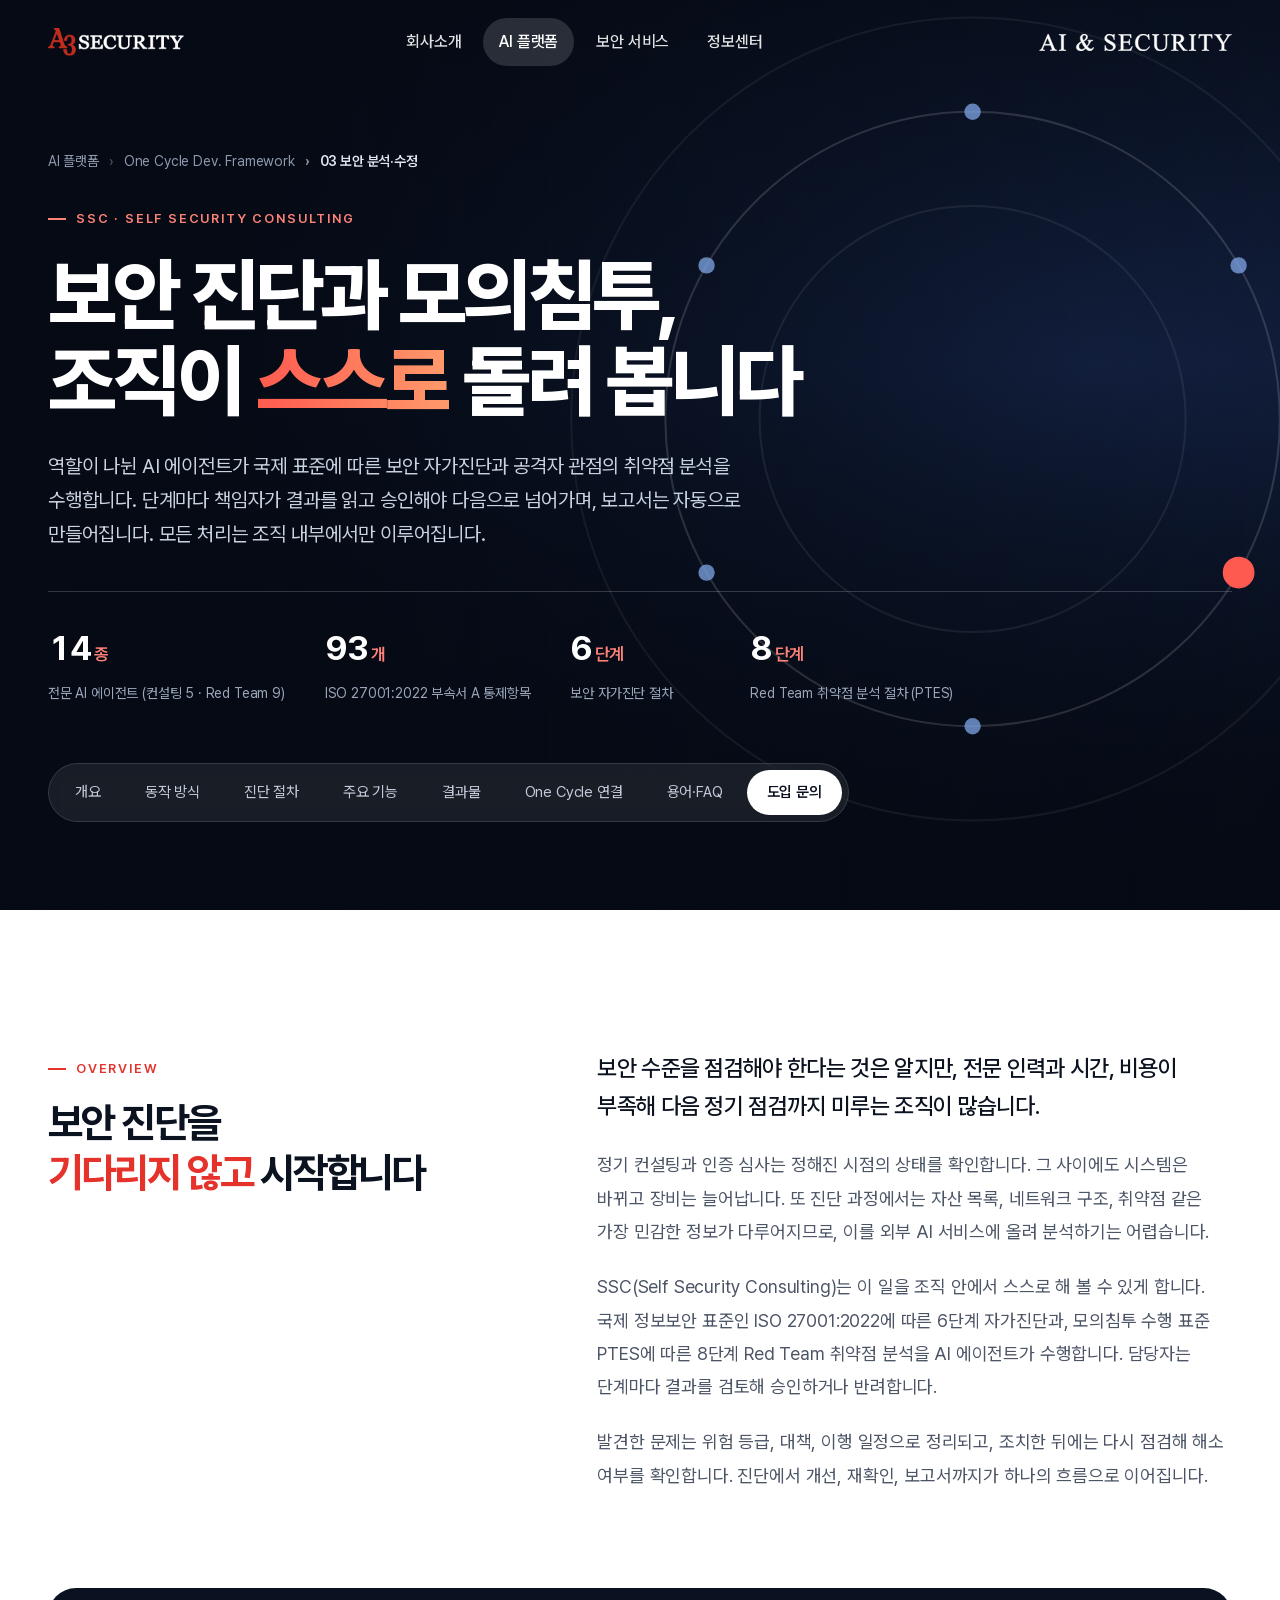
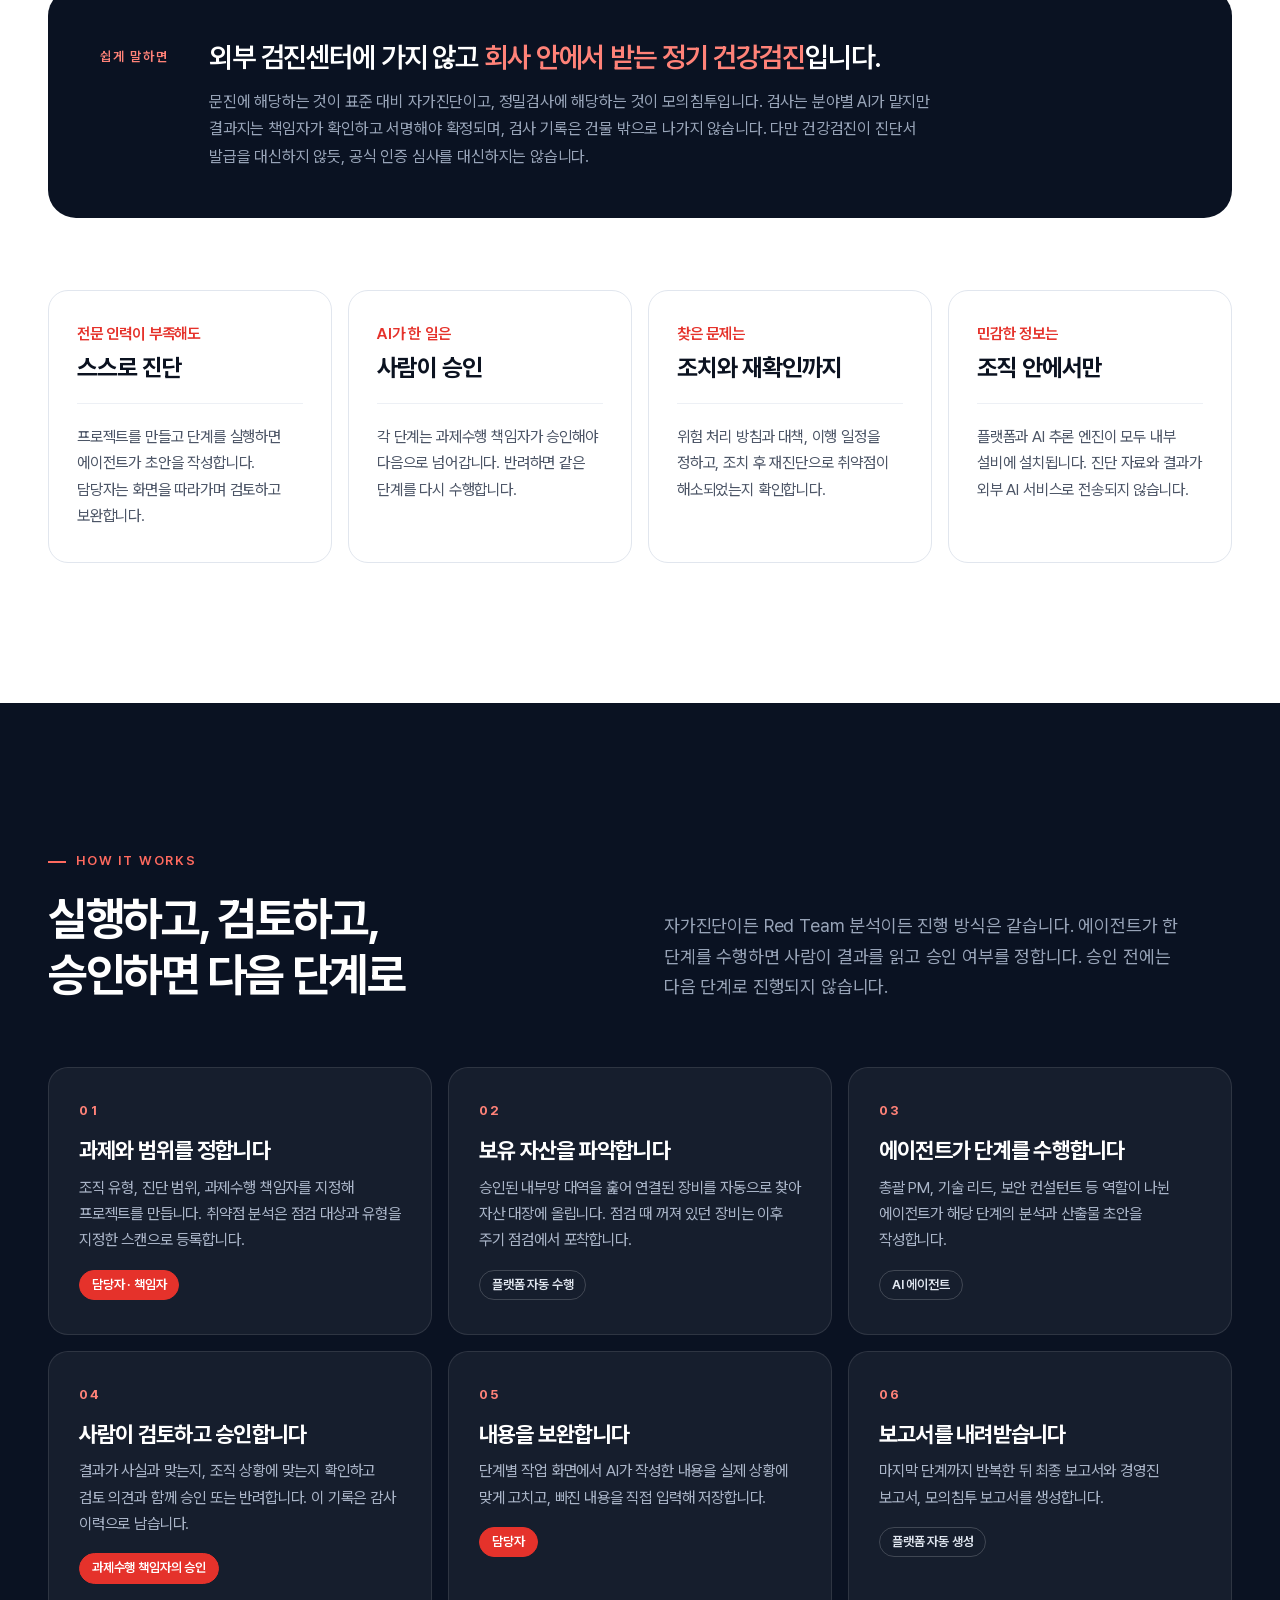
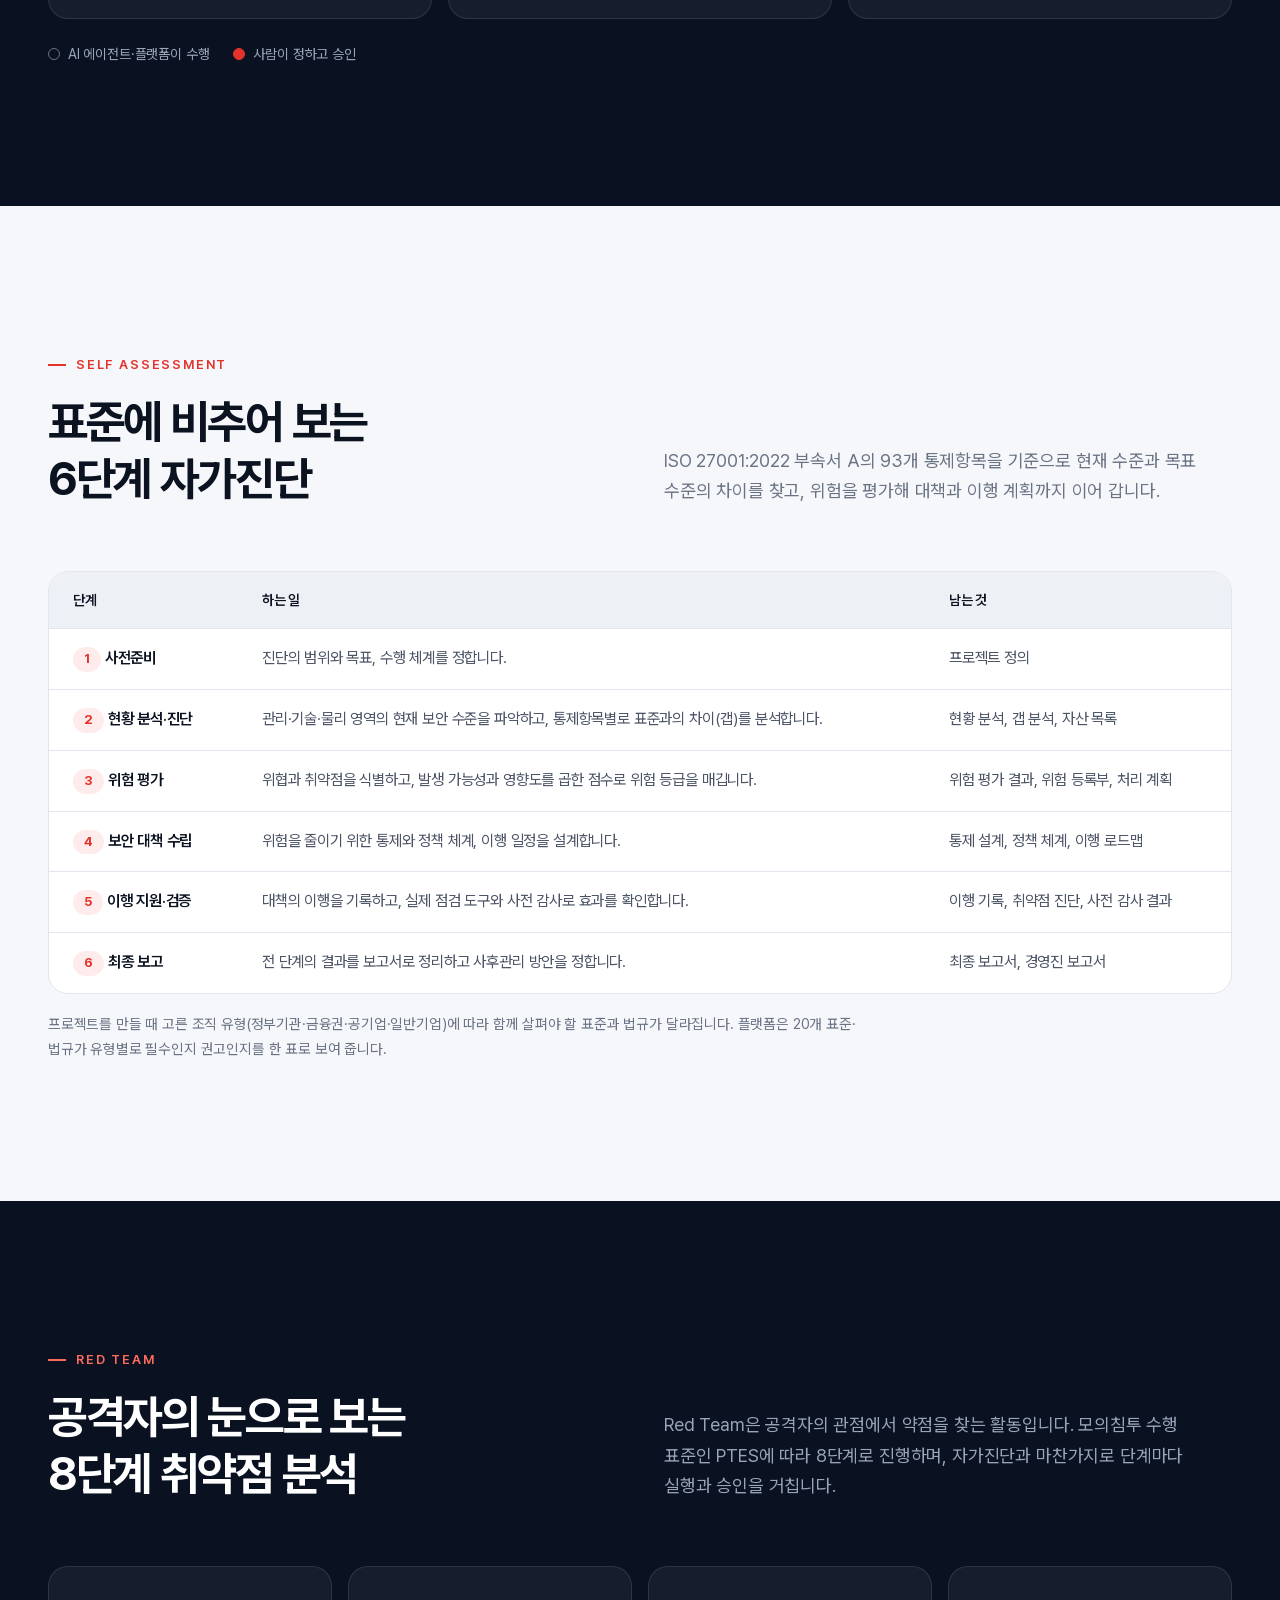
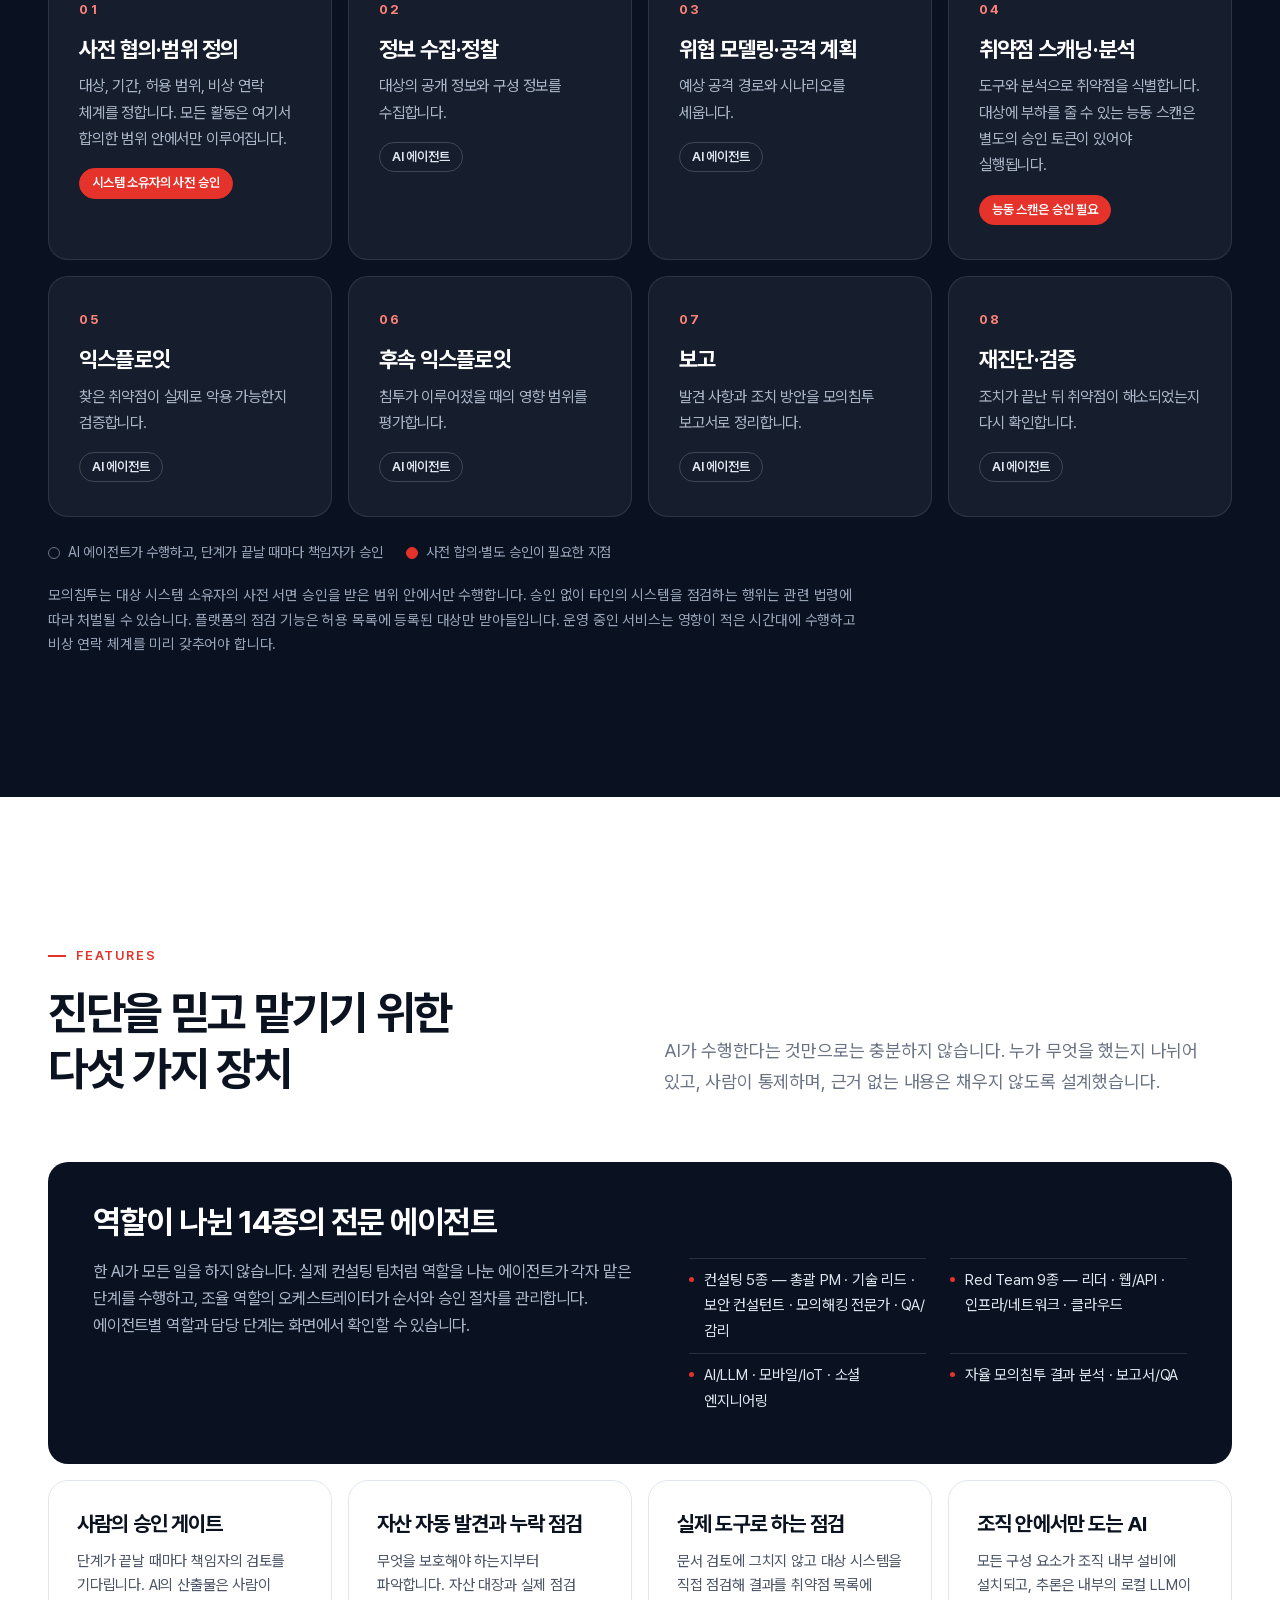
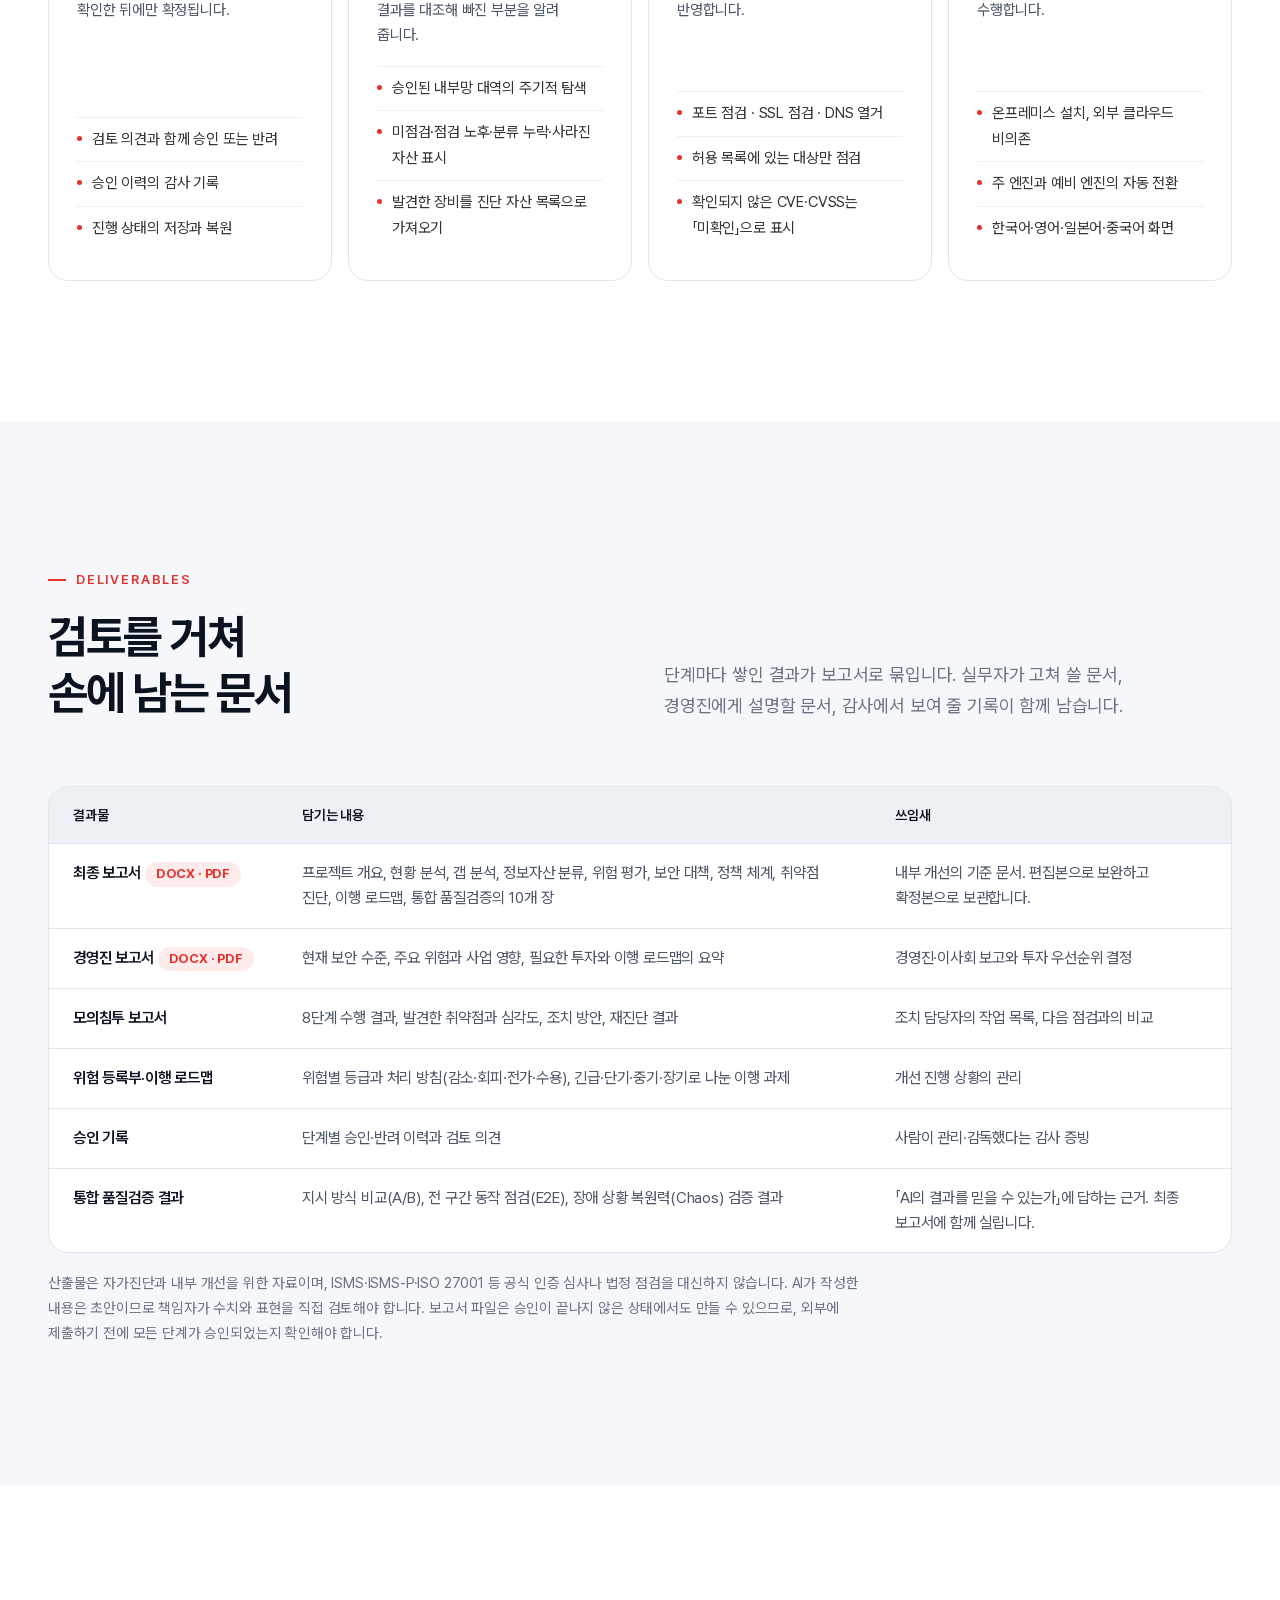
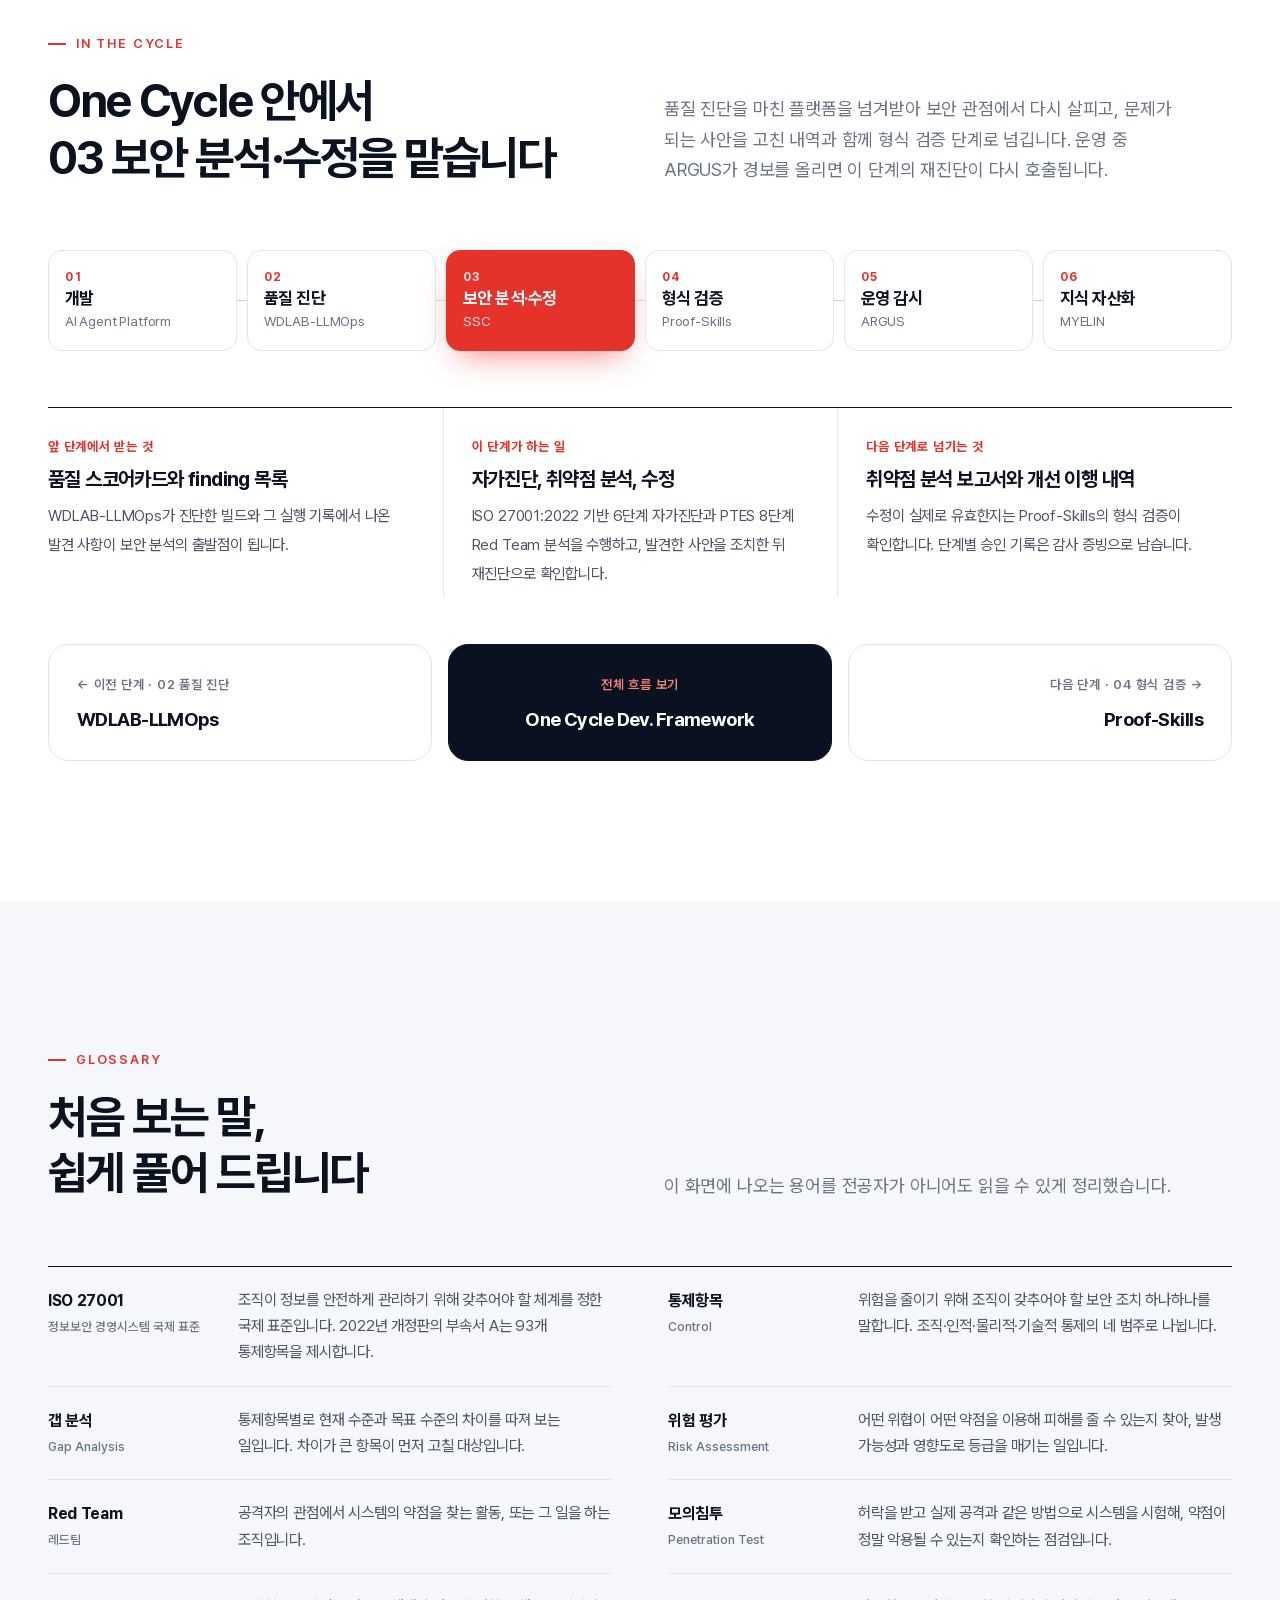
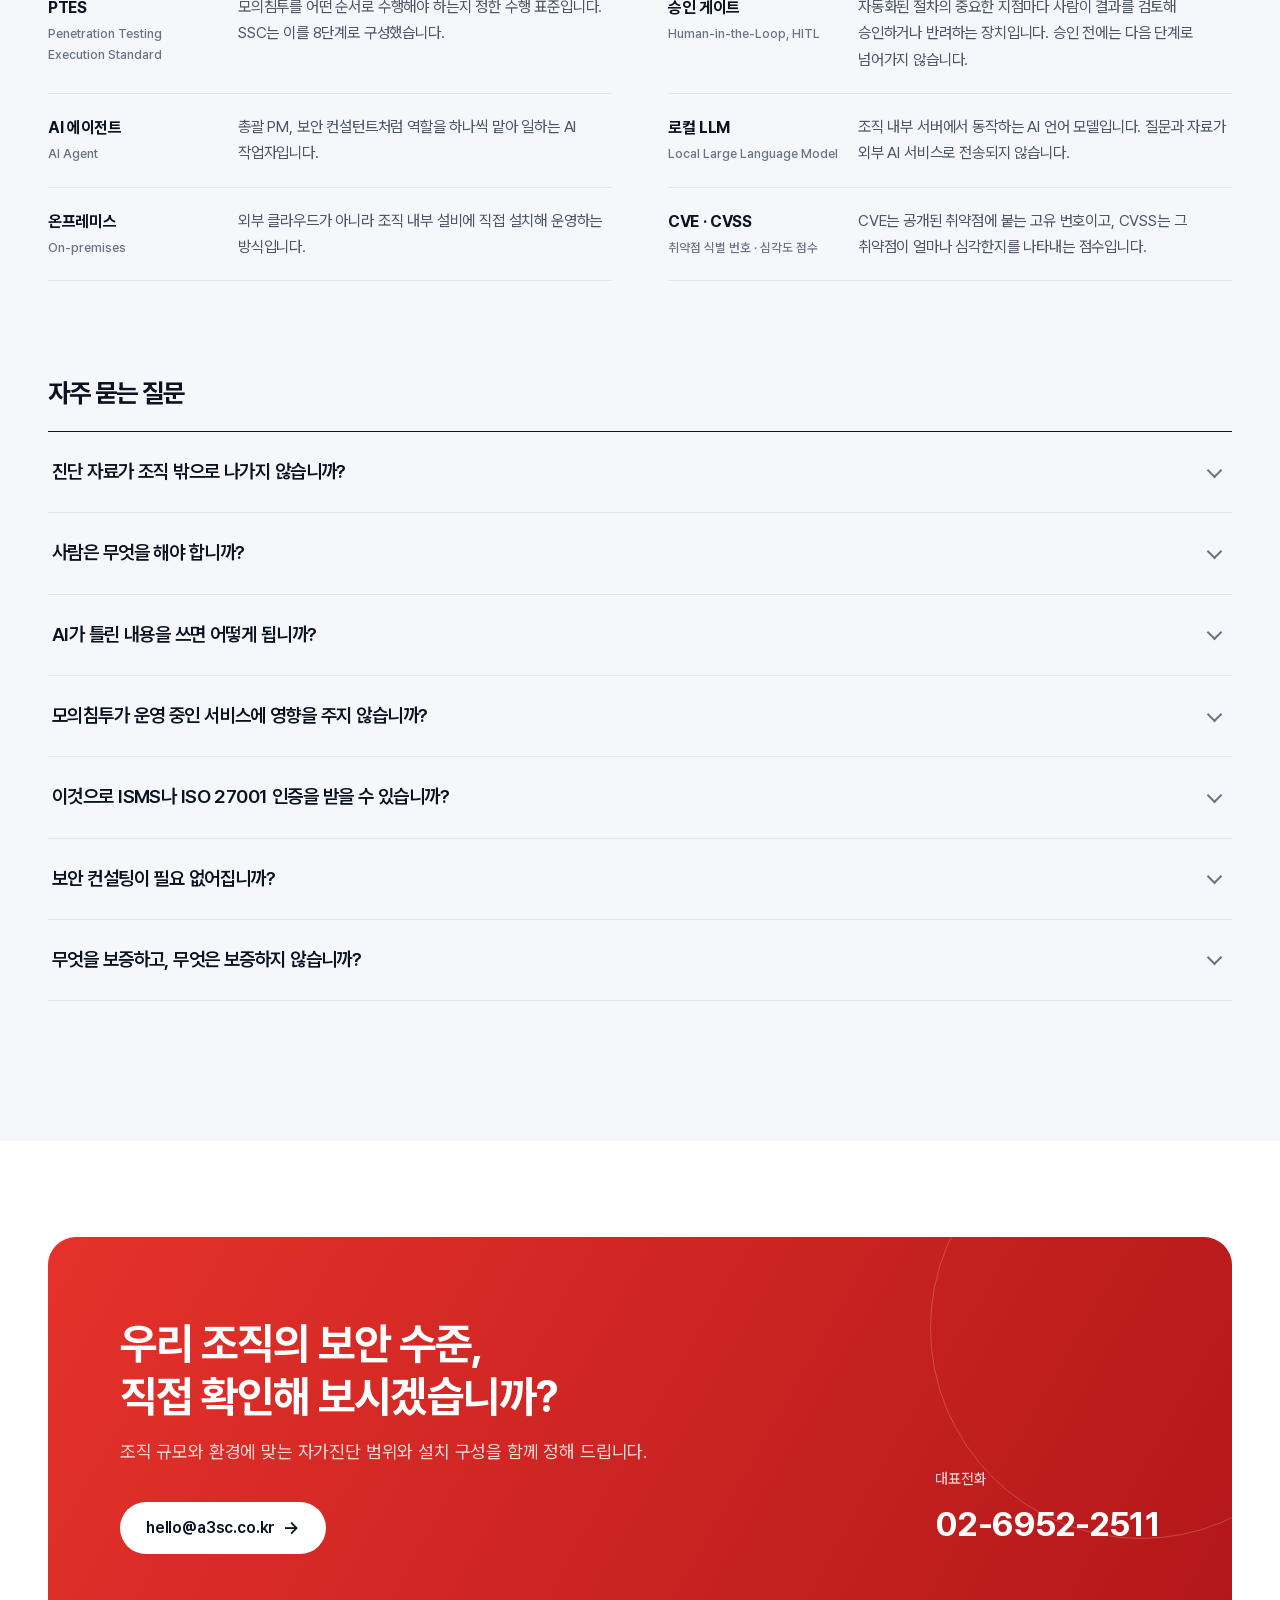
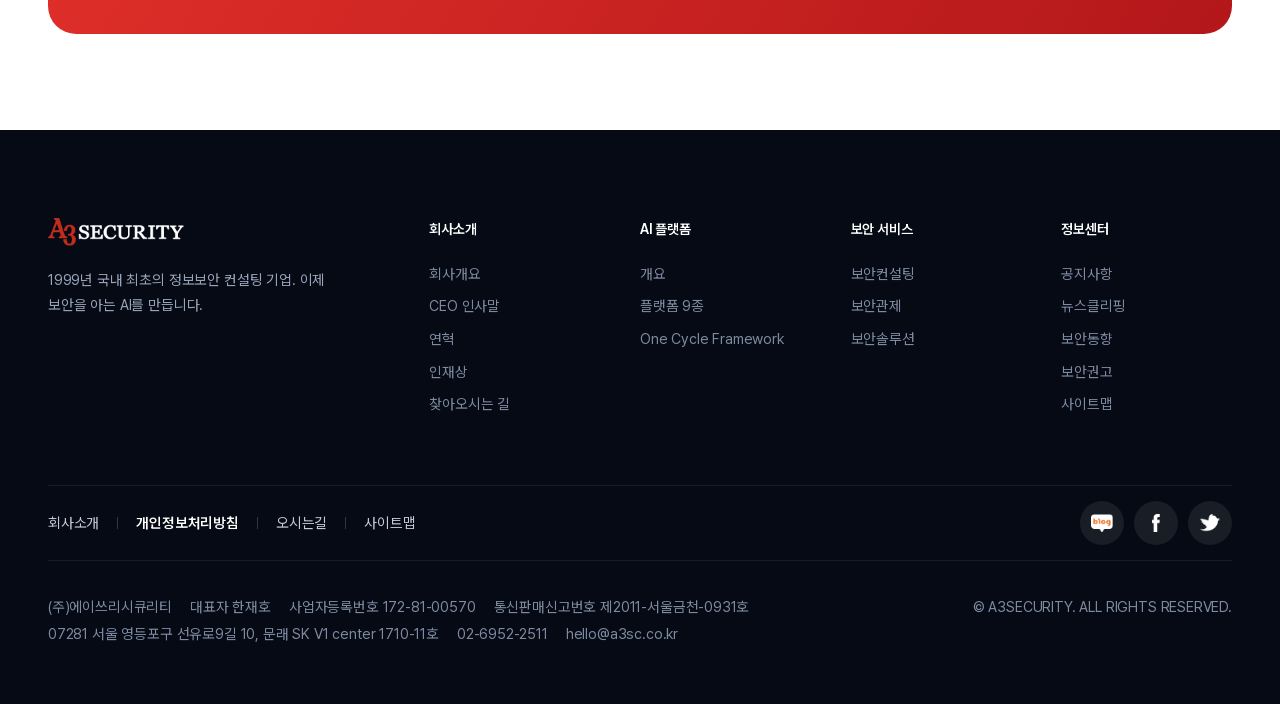
==== commit 9f18e834: "Add SSC detail page for One Cycle Dev. Framework (03 보안 분석·수정) Page body fragment, shared .pd- style" ====
--- a/index.html
+++ b/index.html
@@ -1,759 +1,246 @@
-<!DOCTYPE html>
+<!doctype html>
 <html lang="ko">
 <head>
-<meta charset="UTF-8" />
-<meta name="viewport" content="width=device-width, initial-scale=1.0" />
-<title>SSC Platform · AI 멀티에이전트 자가 보안 컨설팅 플랫폼</title>
-<meta name="description" content="SSC Platform(Self Security Consulting Platform)은 17종의 AI 전문 에이전트가 ISO 27001 기반 보안 컨설팅 6단계와 PTES 기반 Red Team 취약점 분석 8단계를 자동 수행하는 완전 온프레미스 오픈소스 플랫폼입니다." />
-<link rel="preconnect" href="https://fonts.googleapis.com" />
-<link rel="preconnect" href="https://fonts.gstatic.com" crossorigin />
-<link href="https://fonts.googleapis.com/css2?family=Inter:wght@400;500;600;700;800&family=JetBrains+Mono:wght@400;500;600&family=Noto+Sans+KR:wght@300;400;500;600;700;800;900&display=swap" rel="stylesheet" />
-<link rel="stylesheet" href="css/style.css" />
+<meta charset="utf-8">
+<meta name="viewport" content="width=device-width, initial-scale=1">
+<meta http-equiv="X-UA-Compatible" content="IE=Edge"/>
+<meta name="description" content="AI 전문 에이전트가 ISO 27001 기반 보안 자가진단과 Red Team 취약점 분석을 수행하고 사람이 단계마다 승인하는 SSC를 소개합니다. One Cycle Dev. Framework의 03 보안 분석·수정 단계입니다.">
+<meta name="keywords" content="소프트웨어,서비스,시스템,보안,유통,컨설팅">
+<meta name="Classification" content="보안컨설팅 및 서비스 소프트웨어 개발,유통 및 판매 외">
+<meta property="og:type" content="website">
+<meta property="og:title" content="SSC · 셀프 보안 컨설팅 플랫폼 | 에이쓰리시큐리티">
+<meta property="og:site_name" content="에이쓰리시큐리티">
+<meta property="og:image" content="resources/images/A3/img/A3_favicon.png">
+<meta property="og:description" content="AI 전문 에이전트가 ISO 27001 기반 보안 자가진단과 Red Team 취약점 분석을 수행하고 사람이 단계마다 승인하는 SSC를 소개합니다. One Cycle Dev. Framework의 03 보안 분석·수정 단계입니다.">
+
+<meta property="og:url" content="https://www.a3sc.co.kr/a3sc/ISMA3SC003M7.do">
+<meta property="al:web:url" content="https://www.a3sc.co.kr">
+<meta name="robots" content="noindex,nofollow" />
+<link rel="shortcut icon" href="resources/images/A3/img/A3_favicon.png" />
+<link rel="icon" href="resources/images/A3/img/A3_favicon.png" />
+<title>SSC · 셀프 보안 컨설팅 플랫폼 | 에이쓰리시큐리티</title>
+
+<style>@font-face{font-family:'Pretendard Variable';src:url(resources/font/renewal/PretendardVariable.woff2) format('woff2-variations');font-weight:45 920;font-style:normal;font-display:swap}</style>
+<link rel="stylesheet" href="resources/css/A3/renewal/b.css">
+<link rel="stylesheet" href="resources/css/A3/renewal/onecycle_product.css">
+
 </head>
 <body>
 
-  <button class="menu-toggle neu-raised" id="menuToggle" aria-label="Menu">☰</button>
-
-  <!-- ============== SIDEBAR ============== -->
-  <aside class="sidebar" id="sidebar">
-    <div class="brand">
-      <div class="brand-logo neu-pressed">
-        <span class="led led-bl"></span>
-        <span class="led led-gr"></span>
-      </div>
-      <div class="brand-text">
-        <div class="brand-title">WDLAB</div>
-        <div class="brand-subtitle">SSC Platform · 2026.06</div>
-      </div>
+
+
+
+
+
+
+
+
+
+
+<header class="gh"><div class="wrap"><a class="logo" href="https://www.a3sc.co.kr/a3sc/ISMA3SC001M1.do"><img class="on-dark" src="resources/images/A3/renewal/img/foot_logo.png" alt="A3 SECURITY"><img class="on-light" src="resources/images/A3/renewal/img/logo.png" alt="A3 SECURITY"></a>
+  <nav><a href="https://www.a3sc.co.kr/a3sc/ISMA3SC002M1.do" class="">회사소개</a><a href="https://www.a3sc.co.kr/a3sc/ISMA3SC003M4.do" class="on">AI 플랫폼</a><a href="https://www.a3sc.co.kr/a3sc/ISMA3SC003M1.do" class="">보안 서비스</a><a href="https://www.a3sc.co.kr/a3sc/ISMA3SC004M1.do?brdType=N" class="">정보센터</a></nav>
+  <a class="pill red hcta" href="#contact">문의하기</a><span class="brand"><svg xmlns="http://www.w3.org/2000/svg" viewBox="-41 -41 16347 1438" role="img" aria-label="AI &amp; SECURITY"><path fill="currentColor" stroke="currentColor" stroke-width="41" stroke-linejoin="round" d="M937 902H412L320 1116Q286 1195 286 1234Q286 1265 315.5 1288.5Q345 1312 443 1319V1356H16V1319Q101 1304 126 1280Q177 1232 239 1085L716 -31H751L1223 1097Q1280 1233 1326.5 1273.5Q1373 1314 1456 1319V1356H921V1319Q1002 1315 1030.5 1292.0Q1059 1269 1059 1236Q1059 1192 1019 1097ZM909 828 679 280 443 828ZM2233.88 1319V1356H1652.88V1319H1700.88Q1784.88 1319 1822.88 1270Q1846.88 1238 1846.88 1116V240Q1846.88 137 1833.88 104Q1823.88 79 1792.88 61Q1748.88 37 1700.88 37H1652.88V0H2233.88V37H2184.88Q2101.88 37 2063.88 86Q2038.88 118 2038.88 240V1116Q2038.88 1219 2051.88 1252Q2061.88 1277 2093.88 1295Q2136.88 1319 2184.88 1319ZM4086.6400000000003 483H4506.64V520Q4419.64 527 4378.14 558.5Q4336.64 590 4248.64 749.0Q4160.64 908 4050.6400000000003 1046Q4139.64 1150 4209.64 1191.5Q4279.64 1233 4350.64 1233Q4419.64 1233 4467.64 1195.5Q4515.64 1158 4535.64 1085L4572.64 1112Q4535.64 1253 4453.64 1320.0Q4371.64 1387 4262.64 1387Q4180.64 1387 4096.14 1342.5Q4011.6400000000003 1298 3911.6400000000003 1192Q3787.6400000000003 1302 3688.1400000000003 1344.5Q3588.6400000000003 1387 3475.6400000000003 1387Q3310.6400000000003 1387 3213.6400000000003 1299.0Q3116.6400000000003 1211 3116.6400000000003 1089Q3116.6400000000003 968 3203.6400000000003 847.5Q3290.6400000000003 727 3530.6400000000003 598Q3483.6400000000003 494 3466.6400000000003 427.5Q3449.6400000000003 361 3449.6400000000003 300Q3449.6400000000003 129 3575.6400000000003 39Q3673.6400000000003 -31 3798.6400000000003 -31Q3917.6400000000003 -31 3992.6400000000003 39.5Q4067.6400000000003 110 4067.6400000000003 213Q4067.6400000000003 319 3995.1400000000003 399.0Q3922.6400000000003 479 3738.6400000000003 574Q3865.6400000000003 800 4003.6400000000003 988Q4179.64 778 4179.64 634Q4179.64 588 4149.64 552Q4127.64 525 4086.6400000000003 520ZM3704.6400000000003 509Q3828.6400000000003 450 3890.1400000000003 375.0Q3951.6400000000003 300 3951.6400000000003 208Q3951.6400000000003 136 3907.1400000000003 89.0Q3862.6400000000003 42 3796.6400000000003 42Q3709.6400000000003 42 3665.1400000000003 102.5Q3620.6400000000003 163 3620.6400000000003 221Q3620.6400000000003 270 3637.6400000000003 330.5Q3654.6400000000003 391 3704.6400000000003 509ZM3859.6400000000003 1134Q3727.6400000000003 954 3676.6400000000003 871.0Q3625.6400000000003 788 3564.6400000000003 665Q3444.6400000000003 734 3384.1400000000003 817.0Q3323.6400000000003 900 3323.6400000000003 997Q3323.6400000000003 1104 3392.6400000000003 1185.0Q3461.6400000000003 1266 3578.6400000000003 1266Q3641.6400000000003 1266 3700.1400000000003 1241.0Q3758.6400000000003 1216 3859.6400000000003 1134ZM6331.400000000001 -31V438H6294.400000000001Q6276.400000000001 303 6229.900000000001 223.0Q6183.400000000001 143 6097.400000000001 96.0Q6011.400000000001 49 5919.400000000001 49Q5815.400000000001 49 5747.400000000001 112.5Q5679.400000000001 176 5679.400000000001 257Q5679.400000000001 319 5722.400000000001 370Q5784.400000000001 445 6017.400000000001 570Q6207.400000000001 672 6276.900000000001 726.5Q6346.400000000001 781 6383.900000000001 855.0Q6421.400000000001 929 6421.400000000001 1010Q6421.400000000001 1164 6301.900000000001 1275.5Q6182.400000000001 1387 5994.400000000001 1387Q5935.400000000001 1387 5883.400000000001 1378Q5852.400000000001 1373 5754.900000000001 1341.5Q5657.400000000001 1310 5631.400000000001 1310Q5606.400000000001 1310 5591.900000000001 1325.0Q5577.400000000001 1340 5570.400000000001 1387H5533.400000000001V922H5570.400000000001Q5596.400000000001 1068 5640.400000000001 1140.5Q5684.400000000001 1213 5774.900000000001 1261.0Q5865.400000000001 1309 5973.400000000001 1309Q6098.400000000001 1309 6170.900000000001 1243.0Q6243.400000000001 1177 6243.400000000001 1087Q6243.400000000001 1037 6215.900000000001 986.0Q6188.400000000001 935 6130.400000000001 891Q6091.400000000001 861 5917.400000000001 763.5Q5743.400000000001 666 5669.900000000001 608.0Q5596.400000000001 550 5558.400000000001 480.0Q5520.400000000001 410 5520.400000000001 326Q5520.400000000001 180 5632.400000000001 74.5Q5744.400000000001 -31 5917.400000000001 -31Q6025.400000000001 -31 6146.400000000001 22Q6202.400000000001 47 6225.400000000001 47Q6251.400000000001 47 6267.900000000001 31.5Q6284.400000000001 16 6294.400000000001 -31ZM7082.280000000001 74V610H7380.280000000001Q7496.280000000001 610 7535.280000000001 575Q7587.280000000001 529 7593.280000000001 413H7630.280000000001V885H7593.280000000001Q7579.280000000001 786 7565.280000000001 758Q7547.280000000001 723 7506.280000000001 703.0Q7465.280000000001 683 7380.280000000001 683H7082.280000000001V1130Q7082.280000000001 1220 7090.280000000001 1239.5Q7098.280000000001 1259 7118.280000000001 1270.5Q7138.280000000001 1282 7194.280000000001 1282H7424.280000000001Q7539.280000000001 1282 7591.280000000001 1266.0Q7643.280000000001 1250 7691.280000000001 1203Q7753.280000000001 1141 7818.280000000001 1016H7858.280000000001L7741.280000000001 1356H6696.280000000001V1319H6744.280000000001Q6792.280000000001 1319 6835.280000000001 1296Q6867.280000000001 1280 6878.780000000001 1248.0Q6890.280000000001 1216 6890.280000000001 1117V236Q6890.280000000001 107 6864.280000000001 77Q6828.280000000001 37 6744.280000000001 37H6696.280000000001V0H7741.280000000001L7756.280000000001 297H7717.280000000001Q7696.280000000001 190 7670.780000000001 150.0Q7645.280000000001 110 7595.280000000001 89Q7555.280000000001 74 7454.280000000001 74ZM9261.16 -31 9292.16 430H9261.16Q9199.16 223 9084.16 132.0Q8969.16 41 8808.16 41Q8673.16 41 8564.16 109.5Q8455.16 178 8392.66 328.0Q8330.16 478 8330.16 701Q8330.16 885 8389.16 1020.0Q8448.16 1155 8566.66 1227.0Q8685.16 1299 8837.16 1299Q8969.16 1299 9070.16 1242.5Q9171.16 1186 9292.16 1018L9323.16 1038Q9221.16 1219 9085.16 1303.0Q8949.16 1387 8762.16 1387Q8425.16 1387 8240.16 1137Q8102.160000000001 951 8102.160000000001 699Q8102.160000000001 496 8193.16 326.0Q8284.16 156 8443.66 62.5Q8603.16 -31 8792.16 -31Q8939.16 -31 9082.16 41Q9124.16 63 9142.16 63Q9169.16 63 9189.16 44Q9215.16 17 9226.16 -31ZM10494.04 37V0H10974.04V37H10923.04Q10843.04 37 10800.04 104Q10779.04 135 10779.04 248V798Q10779.04 1002 10738.54 1114.5Q10698.04 1227 10579.54 1307.5Q10461.04 1388 10257.04 1388Q10035.04 1388 9920.04 1311.0Q9805.04 1234 9757.04 1104Q9725.04 1015 9725.04 770V240Q9725.04 115 9690.54 76.0Q9656.04 37 9579.04 37H9528.04V0H10114.04V37H10062.04Q9978.04 37 9942.04 90Q9917.04 126 9917.04 240V831Q9917.04 910 9931.54 1012.0Q9946.04 1114 9984.04 1171.0Q10022.04 1228 10093.54 1265.0Q10165.04 1302 10269.04 1302Q10402.04 1302 10507.04 1244.0Q10612.04 1186 10650.54 1095.5Q10689.04 1005 10689.04 789V240Q10689.04 113 10661.04 81Q10622.04 37 10545.04 37ZM12502.920000000002 1356H12140.920000000002L11681.920000000002 722Q11630.920000000002 724 11598.920000000002 724Q11585.920000000002 724 11570.920000000002 723.5Q11555.920000000002 723 11539.920000000002 722V1116Q11539.920000000002 1244 11567.920000000002 1275Q11605.920000000002 1319 11681.920000000002 1319H11734.920000000002V1356H11153.920000000002V1319H11204.920000000002Q11290.920000000002 1319 11327.920000000002 1263Q11348.920000000002 1232 11348.920000000002 1116V240Q11348.920000000002 112 11320.920000000002 81Q11281.920000000002 37 11204.920000000002 37H11153.920000000002V0H11647.920000000002Q11863.920000000002 0 11966.420000000002 31.5Q12068.920000000002 63 12140.420000000002 147.5Q12211.920000000002 232 12211.920000000002 349Q12211.920000000002 474 12130.420000000002 566.0Q12048.920000000002 658 11877.920000000002 696L12157.920000000002 1085Q12253.920000000002 1219 12322.920000000002 1263.0Q12391.920000000002 1307 12502.920000000002 1319ZM11539.920000000002 659Q11558.920000000002 659 11572.920000000002 659.5Q11586.920000000002 660 11595.920000000002 660Q11789.920000000002 660 11888.420000000002 576.0Q11986.920000000002 492 11986.920000000002 362Q11986.920000000002 235 11907.420000000002 155.5Q11827.920000000002 76 11696.920000000002 76Q11638.920000000002 76 11539.920000000002 95ZM13239.800000000003 1319V1356H12658.800000000003V1319H12706.800000000003Q12790.800000000003 1319 12828.800000000003 1270Q12852.800000000003 1238 12852.800000000003 1116V240Q12852.800000000003 137 12839.800000000003 104Q12829.800000000003 79 12798.800000000003 61Q12754.800000000003 37 12706.800000000003 37H12658.800000000003V0H13239.800000000003V37H13190.800000000003Q13107.800000000003 37 13069.800000000003 86Q13044.800000000003 118 13044.800000000003 240V1116Q13044.800000000003 1219 13057.800000000003 1252Q13067.800000000003 1277 13099.800000000003 1295Q13142.800000000003 1319 13190.800000000003 1319ZM14597.680000000002 0 14612.680000000002 318H14574.680000000002Q14563.680000000002 234 14544.680000000002 198Q14513.680000000002 140 14462.180000000002 112.5Q14410.680000000002 85 14326.680000000002 85H14135.680000000002V1121Q14135.680000000002 1246 14162.680000000002 1277Q14200.680000000002 1319 14279.680000000002 1319H14326.680000000002V1356H13751.680000000002V1319H13799.680000000002Q13885.680000000002 1319 13921.680000000002 1267Q13943.680000000002 1235 13943.680000000002 1121V85H13780.680000000002Q13685.680000000002 85 13645.680000000002 99Q13593.680000000002 118 13556.680000000002 172.0Q13519.680000000002 226 13512.680000000002 318H13474.680000000002L13490.680000000002 0ZM15762.560000000001 0H16235.560000000001V37H16209.560000000001Q16183.560000000001 37 16133.560000000001 60.0Q16083.560000000001 83 16042.560000000001 126.0Q16001.560000000001 169 15941.560000000001 266L15614.560000000001 781V1121Q15614.560000000001 1246 15642.560000000001 1277Q15680.560000000001 1319 15762.560000000001 1319H15806.560000000001V1356H15230.560000000001V1319H15278.560000000001Q15364.560000000001 1319 15400.560000000001 1267Q15422.560000000001 1235 15422.560000000001 1121V800L15050.560000000001 232Q14984.560000000001 132 14961.060000000001 107.0Q14937.560000000001 82 14863.560000000001 47Q14843.560000000001 37 14805.560000000001 37V0H15385.560000000001V37H15355.560000000001Q15308.560000000001 37 15269.060000000001 59.0Q15229.560000000001 81 15229.560000000001 125Q15229.560000000001 161 15290.560000000001 255L15573.560000000001 692L15839.560000000001 274Q15899.560000000001 180 15899.560000000001 134Q15899.560000000001 106 15885.060000000001 84.0Q15870.560000000001 62 15843.560000000001 49.5Q15816.560000000001 37 15762.560000000001 37Z"/></svg></span>
+  <button type="button" class="menu" aria-label="전체 메뉴" aria-expanded="false" aria-controls="mnav"></button></div>
+  <nav class="mnav" id="mnav" aria-label="전체 메뉴" hidden><div class="wrap"><div class="grp"><a class="h" href="https://www.a3sc.co.kr/a3sc/ISMA3SC002M1.do">회사소개</a><ul><li><a href="https://www.a3sc.co.kr/a3sc/ISMA3SC002M1.do">회사개요</a></li><li><a href="https://www.a3sc.co.kr/a3sc/ISMA3SC002M2.do">CEO 인사말</a></li><li><a href="https://www.a3sc.co.kr/a3sc/ISMA3SC002M3.do">연혁</a></li><li><a href="https://www.a3sc.co.kr/a3sc/ISMA3SC002M4.do">인재상</a></li><li><a href="https://www.a3sc.co.kr/a3sc/ISMA3SC002M5.do">찾아오시는 길</a></li><li><a href="https://www.saramin.co.kr/zf_user/company-info/view-inner-recruit?csn=ZU9zdmxNSTZCU0ViN1NJRC9NOGtPUT09" target="_blank" rel="noopener">채용공고 ↗</a></li></ul></div><div class="grp on"><a class="h" href="https://www.a3sc.co.kr/a3sc/ISMA3SC003M4.do">AI 플랫폼</a><ul><li><a href="https://www.a3sc.co.kr/a3sc/ISMA3SC003M4.do#intro">개요</a></li><li><a href="https://www.a3sc.co.kr/a3sc/ISMA3SC003M4.do#strength">강점</a></li><li><a href="https://www.a3sc.co.kr/a3sc/ISMA3SC003M4.do#lineup">플랫폼 9종</a></li><li><a href="https://wdlab1958.github.io/a3sc/">One Cycle Framework</a></li><li><a href="https://www.a3sc.co.kr/a3sc/ISMA3SC003M4.do#contact">도입 문의</a></li></ul></div><div class="grp"><a class="h" href="https://www.a3sc.co.kr/a3sc/ISMA3SC003M1.do">보안 서비스</a><ul><li><a href="https://www.a3sc.co.kr/a3sc/ISMA3SC003M1.do">보안컨설팅</a></li><li><a href="https://www.a3sc.co.kr/a3sc/ISMA3SC003M2.do">보안관제</a></li><li><a href="https://www.a3sc.co.kr/a3sc/ISMA3SC003M3.do">보안솔루션</a></li></ul></div><div class="grp"><a class="h" href="https://www.a3sc.co.kr/a3sc/ISMA3SC004M1.do?brdType=N">정보센터</a><ul><li><a href="https://www.a3sc.co.kr/a3sc/ISMA3SC004M1.do?brdType=N">공지사항</a></li><li><a href="https://www.a3sc.co.kr/a3sc/ISMA3SC004M1.do?brdType=C">뉴스클리핑</a></li><li><a href="https://www.a3sc.co.kr/a3sc/ISMA3SC004M1.do?brdType=T">보안동향</a></li><li><a href="https://www.a3sc.co.kr/a3sc/ISMA3SC004M1.do?brdType=R">보안권고</a></li></ul></div>
+  <a class="pill red" href="#contact">문의하기</a></div></nav>
+<script>/* 모바일 전체 메뉴 열고 닫기 */(function(){var b=document.querySelector('.gh .menu'),m=document.getElementById('mnav');if(!b||!m)return;function set(o){m.hidden=!o;b.setAttribute('aria-expanded',o);document.documentElement.classList.toggle('mnav-open',o)}b.addEventListener('click',function(){set(m.hidden)});m.addEventListener('click',function(e){if(e.target.closest('a'))set(false)});document.addEventListener('keydown',function(e){if(e.key==='Escape'&&!m.hidden){set(false);b.focus()}});matchMedia('(min-width:761px)').addEventListener('change',function(e){if(e.matches)set(false)})})()</script></header>
+
+<main>
+<!-- =========================================================
+     SSC · Self Security Consulting · 본문 (기존 레이아웃의 <main> … </main> 안에 넣는 부분)
+     One Cycle Dev. Framework(ISMA3SC003M5)의 03 보안 분석·수정 단계 상세 화면
+     필요한 것: b.css 다음에 /resources/css/A3/renewal/onecycle_product.css
+     ========================================================= -->
+<section class="hero pd-hero" id="top">
+  <div class="pd-orbit" aria-hidden="true"><svg viewBox="0 0 400 400" fill="none">
+    <circle cx="200" cy="200" r="196" stroke="rgba(255,255,255,.06)"/>
+    <circle cx="200" cy="200" r="150" stroke="rgba(255,255,255,.14)"/>
+    <circle cx="200" cy="200" r="104" stroke="rgba(255,255,255,.07)"/>
+    <circle class="dot" cx="200" cy="50" r="4"/><circle class="dot" cx="329.9" cy="125" r="4"/><circle class="halo" cx="329.9" cy="275" r="7"/><circle class="me" cx="329.9" cy="275" r="7"/><circle class="dot" cx="200" cy="350" r="4"/><circle class="dot" cx="70.1" cy="275" r="4"/><circle class="dot" cx="70.1" cy="125" r="4"/>
+  </svg></div>
+  <div class="wrap">
+    <nav class="pd-crumb" aria-label="현재 위치"><a href="https://www.a3sc.co.kr/a3sc/ISMA3SC003M4.do">AI 플랫폼</a><a href="https://wdlab1958.github.io/a3sc/">One Cycle Dev. Framework</a><b>03 보안 분석·수정</b></nav>
+    <span class="kicker">SSC · Self Security Consulting</span>
+    <h1>보안 진단과 모의침투,<br>조직이 <em>스스로</em> 돌려 봅니다</h1>
+    <p class="lede">역할이 나뉜 AI 에이전트가 국제 표준에 따른 보안 자가진단과 공격자 관점의 취약점 분석을 수행합니다. 단계마다 책임자가 결과를 읽고 승인해야 다음으로 넘어가며, 보고서는 자동으로 만들어집니다. 모든 처리는 조직 내부에서만 이루어집니다.</p>
+    <div class="hero-meta">
+      <div><b>14<small>종</small></b><span>전문 AI 에이전트 (컨설팅 5 · Red Team 9)</span></div>
+      <div><b>93<small>개</small></b><span>ISO 27001:2022 부속서 A 통제항목</span></div>
+      <div><b>6<small>단계</small></b><span>보안 자가진단 절차</span></div>
+      <div><b>8<small>단계</small></b><span>Red Team 취약점 분석 절차 (PTES)</span></div>
     </div>
-
-    <nav class="nav-sections">
-      <div class="nav-group">
-        <div class="nav-label">시작</div>
-        <a class="nav-item active" href="#hero" data-target="hero"><i class="dot"></i><span>홈 · 개요</span></a>
-        <a class="nav-item" href="#why" data-target="why"><i class="dot"></i><span>왜 SSC 인가</span></a>
-        <a class="nav-item" href="#values" data-target="values"><i class="dot"></i><span>핵심 가치 6가지</span></a>
-      </div>
-
-      <div class="nav-group">
-        <div class="nav-label">컨설팅 · Consulting</div>
-        <a class="nav-item" href="#workflow" data-target="workflow"><i class="dot dot-bl"></i><span>ISO 27001 컨설팅 6단계</span></a>
-        <a class="nav-item" href="#standards" data-target="standards"><i class="dot dot-bl"></i><span>준수 표준 · 규정 20+</span></a>
-        <a class="nav-item" href="#reports" data-target="reports"><i class="dot dot-bl"></i><span>자동 보고서 · 산출물</span></a>
-      </div>
-
-      <div class="nav-group">
-        <div class="nav-label">Red Team · 취약점 분석</div>
-        <a class="nav-item" href="#redteam" data-target="redteam"><i class="dot dot-rd"></i><span>PTES 8단계 모의해킹</span></a>
-        <a class="nav-item" href="#scanning" data-target="scanning"><i class="dot dot-rd"></i><span>실측 취약점 스캐닝</span></a>
-      </div>
-
-      <div class="nav-group">
-        <div class="nav-label">AI 에이전트 · Agents</div>
-        <a class="nav-item" href="#agents" data-target="agents"><i class="dot dot-gr"></i><span>17종 전문 에이전트</span></a>
-        <a class="nav-item" href="#governance" data-target="governance"><i class="dot dot-gr"></i><span>승인 게이트 · 거버넌스</span></a>
-        <a class="nav-item" href="#harness" data-target="harness"><i class="dot dot-gr"></i><span>5계층 하니스</span></a>
-      </div>
-
-      <div class="nav-group">
-        <div class="nav-label">시스템 · Tech</div>
-        <a class="nav-item" href="#architecture" data-target="architecture"><i class="dot dot-am"></i><span>아키텍처 · 기술 스택</span></a>
-        <a class="nav-item" href="#status" data-target="status"><i class="dot dot-am"></i><span>구현 현황</span></a>
-      </div>
-
-      <div class="nav-group">
-        <div class="nav-label">비전 · Future</div>
-        <a class="nav-item" href="#customers" data-target="customers"><i class="dot"></i><span>4대 고객 유형</span></a>
-        <a class="nav-item" href="#vision" data-target="vision"><i class="dot"></i><span>기대 효과 · 비전</span></a>
-      </div>
-    </nav>
-
-    <div class="sidebar-footer neu-pressed">
-      <div class="status-led"><span class="pulse"></span> 100% On-Prem · Local LLM · Open Source</div>
-    </div>
-  </aside>
-
-  <!-- ============== MAIN ============== -->
-  <main class="content">
-
-    <!-- ===== HERO ===== -->
-    <section id="hero" class="section section-hero">
-      <div class="hero-meta">
-        <span class="chip neu-pressed">SSC Platform · 2026.06</span>
-        <span class="chip neu-pressed">17 AI Agents · 14 Phases · 67+ API</span>
-        <span class="chip neu-pressed">ISO 27001 Annex A 93개 통제항목 전수 구현</span>
-      </div>
-
-      <h1 class="hero-title">
-        <span class="text-grad-bl">Self Security</span> <span class="text-grad-gr">Consulting</span>
-      </h1>
-      <p class="hero-tagline">
-        보안 컨설턴트를 기다리지 마세요. <b>17종의 AI 전문 에이전트</b>가 우리 조직 안에서<br/>
-        ISO 27001 보안 컨설팅과 Red Team 모의해킹을 <b>처음부터 끝까지</b> 수행합니다.
-      </p>
-      <p class="hero-quote">
-        "수억 원, 수개월이 걸리던 보안 컨설팅을 — 우리 회사 IT팀이, 우리 서버 안에서, 수일 만에."
-      </p>
-
-      <div class="hero-cta">
-        <button class="btn-neu btn-primary" onclick="document.getElementById('workflow').scrollIntoView({behavior:'smooth'})">
-          <span>컨설팅 6단계 살펴보기</span>
-        </button>
-        <button class="btn-neu" onclick="document.getElementById('agents').scrollIntoView({behavior:'smooth'})">
-          <span>17종 AI 에이전트</span>
-        </button>
-      </div>
-
-      <div class="hero-stats">
-        <div class="stat-card neu-raised">
-          <div class="stat-number text-bl">17</div>
-          <div class="stat-label">AI 전문 에이전트</div>
-        </div>
-        <div class="stat-card neu-raised">
-          <div class="stat-number text-gr">93</div>
-          <div class="stat-label">ISO 27001 통제항목</div>
-        </div>
-        <div class="stat-card neu-raised">
-          <div class="stat-number text-bl">20+</div>
-          <div class="stat-label">준수 표준 · 규정</div>
-        </div>
-        <div class="stat-card neu-raised">
-          <div class="stat-number text-rd">8</div>
-          <div class="stat-label">PTES Red Team 단계</div>
-        </div>
-        <div class="stat-card neu-raised">
-          <div class="stat-number text-gr">67+</div>
-          <div class="stat-label">API 엔드포인트</div>
-        </div>
-        <div class="stat-card neu-raised">
-          <div class="stat-number text-bl">4</div>
-          <div class="stat-label">지원 언어 (한·영·일·중)</div>
-        </div>
-      </div>
-    </section>
-
-    <!-- ===== WHY ===== -->
-    <section id="why" class="section">
-      <div class="section-head">
-        <span class="section-tag">Why SSC</span>
-        <h2>왜 <span class="text-bl">Self Security Consulting</span> 인가?</h2>
-        <p class="section-lead">
-          대부분의 조직은 보안이 중요하다는 것을 알면서도 비용과 시간, 전문 인력의 벽에 막혀 있습니다.
-          SSC Platform은 "외부 컨설팅을 사오는 것"이 아니라 <b>"컨설팅 능력 자체를 조직 내부에 두는 것"</b>으로 문제를 풀었습니다.
-        </p>
-      </div>
-
-      <div class="grid-cards">
-        <div class="pain neu-raised">
-          <span class="pain-num">PROBLEM 01</span>
-          <h4>비싸고 오래 걸린다</h4>
-          <p>전통적인 보안 컨설팅은 연 단위 계약에 수천만 원에서 수억 원이 들고, 착수부터 최종 보고까지 수개월이 걸립니다. 중소·중견기업에게는 사실상 진입이 불가능한 비용 구조입니다.</p>
-        </div>
-        <div class="pain neu-raised">
-          <span class="pain-num">PROBLEM 02</span>
-          <h4>품질이 사람에 따라 다르다</h4>
-          <p>컨설팅 품질은 투입되는 컨설턴트 개인의 역량에 크게 좌우됩니다. 같은 비용을 내고도 어떤 해는 좋은 보고서를, 어떤 해는 형식적인 보고서를 받게 됩니다.</p>
-        </div>
-        <div class="pain neu-raised">
-          <span class="pain-num">PROBLEM 03</span>
-          <h4>끝나면 다시 공백이 생긴다</h4>
-          <p>컨설팅은 끝나는 순간부터 낡기 시작합니다. 새로운 취약점(CVE)과 법규 개정에 대응하려면 매년 재계약해야 하고, 그 사이 기간은 보안 공백으로 남습니다.</p>
-        </div>
-        <div class="pain neu-raised">
-          <span class="pain-num">PROBLEM 04</span>
-          <h4>내부 데이터를 외부에 보여줘야 한다</h4>
-          <p>컨설팅을 받으려면 자산 목록, 네트워크 구성, 취약점 정보 같은 가장 민감한 데이터를 외부 인력에게 공개해야 합니다. 이것 자체가 또 하나의 보안 리스크입니다.</p>
-        </div>
-      </div>
-
-      <div class="compare">
-        <div class="compare-head"><span>비교 항목</span><span>전통적 컨설팅</span><span>SSC Platform</span></div>
-        <div class="compare-row neu-raised"><span class="lbl">비용</span><span class="lo">연 수천만 ~ 수억 원</span><span class="hi">오픈소스 무료 (자체 서버 비용만)</span></div>
-        <div class="compare-row neu-raised"><span class="lbl">기간</span><span class="lo">수개월 ~ 1년</span><span class="hi">수일 (Save/Load로 중단·재개)</span></div>
-        <div class="compare-row neu-raised"><span class="lbl">데이터 위치</span><span class="lo">외부 컨설턴트에 공개</span><span class="hi">100% 사내 서버 (외부 전송 0건)</span></div>
-        <div class="compare-row neu-raised"><span class="lbl">품질 일관성</span><span class="lo">컨설턴트 역량에 좌우</span><span class="hi">표준화된 93개 통제항목 + 품질 검증 에이전트</span></div>
-        <div class="compare-row neu-raised"><span class="lbl">지속성</span><span class="lo">계약 종료 시 공백</span><span class="hi">상시 운영 · CVE/법규 자동 업데이트</span></div>
-      </div>
-    </section>
-
-    <!-- ===== VALUES ===== -->
-    <section id="values" class="section">
-      <div class="section-head">
-        <span class="section-tag">Core Values</span>
-        <h2>SSC Platform의 <span class="text-gr">핵심 가치 6가지</span></h2>
-        <p class="section-lead">
-          SSC Platform은 단순한 체크리스트 도구가 아닙니다. 사람 컨설팅 조직의 역할 구조를
-          AI 에이전트 조직으로 그대로 옮긴 <b>실행 가능한 컨설팅 시스템</b>입니다.
-        </p>
-      </div>
-
-      <div class="grid-3">
-        <div class="card neu-raised card-hover">
-          <div class="card-icon neu-pressed"><span class="ico-bl">⌂</span></div>
-          <h3>100% 온프레미스 + Local LLM</h3>
-          <p>모든 AI 추론이 사내 서버의 로컬 LLM(Ollama/vLLM)에서 실행됩니다. 자산 목록, 취약점, 진단 결과 등 어떤 데이터도 회사 밖으로 나가지 않습니다. 인터넷이 차단된 망분리 환경에서도 동작합니다.</p>
-        </div>
-        <div class="card neu-raised card-hover">
-          <div class="card-icon neu-pressed"><span class="ico-gr">◈</span></div>
-          <h3>마에스트로 + 17종 에이전트</h3>
-          <p>컨설팅 5종, Red Team 8종, 유지보수 4종의 전문 AI 에이전트가 오케스트레이터(마에스트로)의 지휘 아래 협업합니다. 실제 컨설팅 회사의 PM–컨설턴트–기술리드–QA 조직 구조를 그대로 본떴습니다.</p>
-        </div>
-        <div class="card neu-raised card-hover">
-          <div class="card-icon neu-pressed"><span class="ico-bl">✓</span></div>
-          <h3>사람이 최종 결정한다 (HITL)</h3>
-          <p>중요한 단계마다 승인 게이트가 있습니다. 정부기관은 3인, 금융권은 2인, 일반기업은 1인의 승인 없이는 다음 단계로 넘어가지 않습니다. AI는 분석하고 제안하며, 결정은 항상 사람이 합니다.</p>
-        </div>
-        <div class="card neu-raised card-hover">
-          <div class="card-icon neu-pressed"><span class="ico-rd">⚔</span></div>
-          <h3>방어와 공격을 모두</h3>
-          <p>ISO 27001 기반의 관리체계 컨설팅(방어)과 PTES 8단계 기반의 Red Team 모의해킹(공격)을 한 플랫폼에서 수행합니다. 문서상의 보안이 아니라 실제 공격자 관점에서 검증된 보안을 만듭니다.</p>
-        </div>
-        <div class="card neu-raised card-hover">
-          <div class="card-icon neu-pressed"><span class="ico-am">▤</span></div>
-          <h3>경영진이 읽을 수 있는 보고서</h3>
-          <p>컨설팅이 끝나면 9개 챕터의 최종 보고서(DOCX/PDF)와 ROI·벤치마킹이 포함된 경영진 요약 보고서가 자동 생성됩니다. 기술 용어를 모르는 의사결정권자도 바로 읽고 예산을 결정할 수 있습니다.</p>
-        </div>
-        <div class="card neu-raised card-hover">
-          <div class="card-icon neu-pressed"><span class="ico-gr">↻</span></div>
-          <h3>중단해도 이어서 (Save/Load)</h3>
-          <p>수일이 걸리는 컨설팅 과정 전체를 언제든 저장하고 다시 불러올 수 있습니다. 서버가 재시작돼도 자동으로 상태가 복원되고, 5분마다 자동 저장됩니다. 바쁜 IT팀의 현실적인 업무 흐름에 맞춘 설계입니다.</p>
-        </div>
-      </div>
-    </section>
-
-    <!-- ===== WORKFLOW ===== -->
-    <section id="workflow" class="section">
-      <div class="section-head">
-        <span class="section-tag">ISO 27001 Consulting</span>
-        <h2>보안 컨설팅 <span class="text-bl">6단계 워크플로우</span></h2>
-        <p class="section-lead">
-          실제 보안 컨설팅 회사가 수행하는 절차를 ISO 27001:2022 기준으로 6단계로 표준화했습니다.
-          각 단계는 AI 에이전트가 수행하고, 단계가 끝날 때마다 담당자의 승인을 받아야 다음으로 진행됩니다.
-        </p>
-      </div>
-
-      <div class="phases">
-        <div class="phase neu-raised">
-          <div class="phase-num"><span class="n">1</span><span class="t">PHASE</span></div>
-          <div>
-            <h4>사전 준비 · 킥오프</h4>
-            <p>컨설팅 범위와 목표를 정의하고 프로젝트를 시작합니다. PM 에이전트가 조직 규모·산업·고객 유형에 맞는 제안서를 자동 작성하고, NDA와 킥오프 회의 안건까지 준비합니다.</p>
-            <div class="phase-tags"><span class="phase-tag">제안서 자동 생성</span><span class="phase-tag">범위 정의</span><span class="phase-tag">킥오프</span></div>
-          </div>
-        </div>
-        <div class="phase neu-raised">
-          <div class="phase-num"><span class="n">2</span><span class="t">PHASE</span></div>
-          <div>
-            <h4>현황 분석 · 갭(Gap) 분석</h4>
-            <p>관리적·기술적·물리적·컴플라이언스 4개 영역의 현재 보안 수준을 분석합니다. IT 자산을 식별해 기밀성·무결성·가용성(CIA) 등급을 매기고, ISO 27001의 93개 통제항목 각각에 대해 현재 수준(0~5)과 목표 수준의 차이(갭)를 정량화합니다.</p>
-            <div class="phase-tags"><span class="phase-tag">93개 통제항목 갭 분석</span><span class="phase-tag">자산 식별 · CIA 등급</span><span class="phase-tag">4개 영역 현황</span></div>
-          </div>
-        </div>
-        <div class="phase neu-raised">
-          <div class="phase-num"><span class="n">3</span><span class="t">PHASE</span></div>
-          <div>
-            <h4>위험 평가 · 위험 등록부</h4>
-            <p>발견된 갭을 "얼마나 일어나기 쉽고, 일어나면 얼마나 아픈가"의 5×5 매트릭스로 평가합니다. 위험도는 가능성×영향도로 자동 계산되며, 각 위험에 대해 수용·감소·전가·회피 중 처리 전략을 수립해 위험 등록부로 관리합니다.</p>
-            <div class="phase-tags"><span class="phase-tag">5×5 위험 매트릭스</span><span class="phase-tag">위험 등록부</span><span class="phase-tag">처리 전략 4종</span></div>
-          </div>
-        </div>
-        <div class="phase neu-raised">
-          <div class="phase-num"><span class="n">4</span><span class="t">PHASE</span></div>
-          <div>
-            <h4>보안 대책 설계 · 정책 체계</h4>
-            <p>위험을 줄이기 위한 관리적·기술적·물리적 보안 대책을 설계하고, 전사 정책 → 보안 정책 → 업무 절차 → 작업 지침의 4계층 정책 체계를 수립합니다. 대책별로 긴급(1주)·단기(1개월)·중기(6개월)·장기(1년) 이행 로드맵이 만들어집니다.</p>
-            <div class="phase-tags"><span class="phase-tag">4계층 정책 체계</span><span class="phase-tag">이행 로드맵</span><span class="phase-tag">예산 · 난이도 평가</span></div>
-          </div>
-        </div>
-        <div class="phase neu-raised">
-          <div class="phase-num"><span class="n">5</span><span class="t">PHASE</span></div>
-          <div>
-            <h4>이행 지원 · 검증</h4>
-            <p>정책 구축과 직원 교육을 지원하면서, 인프라·웹·모바일·모의침투·소스코드 5개 도메인에 대한 취약점 진단을 실제로 수행합니다. 진단이 끝나면 Pre-Audit(사전 감사)로 관리·기술·물리·운영·인식 5개 영역을 검증합니다.</p>
-            <div class="phase-tags"><span class="phase-tag">5개 도메인 취약점 진단</span><span class="phase-tag">CVSS v4.0 평가</span><span class="phase-tag">Pre-Audit</span></div>
-          </div>
-        </div>
-        <div class="phase neu-raised">
-          <div class="phase-num"><span class="n">6</span><span class="t">PHASE</span></div>
-          <div>
-            <h4>최종 보고 · 사후관리</h4>
-            <p>9개 챕터의 최종 보고서와 경영진 요약 보고서가 DOCX/PDF로 자동 생성됩니다. 컨설팅 종료 후에도 하자보수, 분기별 정기점검, 신규 위협 긴급대응, ISO 27001 인증 유지 체계가 계속 동작합니다.</p>
-            <div class="phase-tags"><span class="phase-tag">DOCX/PDF 자동 생성</span><span class="phase-tag">경영진 보고서</span><span class="phase-tag">사후관리 체계</span></div>
-          </div>
-        </div>
-      </div>
-    </section>
-
-    <!-- ===== STANDARDS ===== -->
-    <section id="standards" class="section">
-      <div class="section-head">
-        <span class="section-tag">Compliance</span>
-        <h2>준수 표준 · 규정 <span class="text-bl">20개 이상</span></h2>
-        <p class="section-lead">
-          ISO 27001을 중심축으로 국내외 주요 보안 표준과 법규를 컴플라이언스 매트릭스로 내장했습니다.
-          고객 유형(정부·금융·공기업·일반기업)에 따라 적용해야 할 규정이 자동으로 매핑됩니다.
-        </p>
-      </div>
-
-      <div class="chips-cloud">
-        <span class="std-chip neu-raised"><b>ISO 27001:2022</b> · 정보보안 관리체계</span>
-        <span class="std-chip neu-raised"><b>ISO 27002/27005/27035</b> · 통제·위험·사고대응</span>
-        <span class="std-chip neu-raised"><b>ISMS-P</b> · 국내 정보보호 인증</span>
-        <span class="std-chip neu-raised"><b>개인정보보호법</b></span>
-        <span class="std-chip neu-raised"><b>정보통신망법</b></span>
-        <span class="std-chip neu-raised"><b>전자금융감독규정</b> · 금융권</span>
-        <span class="std-chip neu-raised"><b>국가정보보안기본지침</b> · 정부기관</span>
-        <span class="std-chip neu-raised"><b>N²SF</b> · 국가 보안 프레임워크</span>
-        <span class="std-chip neu-raised"><b>CSAP</b> · 공공 클라우드 보안인증</span>
-        <span class="std-chip neu-raised"><b>GDPR</b> · EU 개인정보보호</span>
-        <span class="std-chip neu-raised"><b>OWASP Top 10</b> · 웹/LLM</span>
-        <span class="std-chip neu-raised"><b>MITRE ATT&amp;CK</b></span>
-        <span class="std-chip neu-raised"><b>CVSS v4.0</b> · 취약점 점수</span>
-        <span class="std-chip neu-raised"><b>PTES</b> · 모의해킹 표준</span>
-        <span class="std-chip neu-raised"><b>NIST CSF</b></span>
-        <span class="std-chip neu-raised"><b>PCI DSS</b> · 결제 보안</span>
-        <span class="std-chip neu-raised"><b>SOC 2</b></span>
-        <span class="std-chip neu-raised"><b>COBIT</b></span>
-        <span class="std-chip neu-raised"><b>CWE / CVE</b></span>
-        <span class="std-chip neu-raised"><b>CSA</b> · 클라우드 보안</span>
-      </div>
-
-      <div class="quote-banner neu-pressed">
-        지식베이스의 CVE · 법규 · ATT&amp;CK 데이터는 <b>KnowledgeUpdater 에이전트</b>가 매일 변경을 감지해 자동 갱신합니다.<br/>
-        한 번 구축한 컨설팅 체계가 낡지 않도록 — 이것이 "자가(Self)" 컨설팅의 진짜 의미입니다.
-      </div>
-    </section>
-
-    <!-- ===== REPORTS ===== -->
-    <section id="reports" class="section">
-      <div class="section-head">
-        <span class="section-tag">Deliverables</span>
-        <h2>클릭 한 번으로 나오는 <span class="text-bl">보고서 · 산출물</span></h2>
-        <p class="section-lead">
-          컨설팅의 최종 가치는 보고서로 전달됩니다. SSC Platform은 모든 단계의 산출물을 자동 생성하며,
-          DOCX로 받아서 조직 양식에 맞게 바로 수정할 수 있습니다.
-        </p>
-      </div>
-
-      <div class="grid-2">
-        <div class="card neu-raised">
-          <div class="card-icon neu-pressed"><span class="ico-bl">▤</span></div>
-          <h3>최종 보고서 — 9개 챕터 (DOCX + PDF)</h3>
-          <p>① 경영진 요약 ② 프로젝트 개요 ③ 현황 분석 ④ 위험 평가 ⑤ 보안 대책 상세 ⑥ 취약점 진단 결과 ⑦ 이행 검증 ⑧ 권고사항·로드맵 ⑨ 부록(ISO 27001 통제 매트릭스, CVE 목록).</p>
-          <p>LibreOffice 기반으로 PDF까지 자동 변환되어 이해관계자에게 바로 배포할 수 있습니다.</p>
-        </div>
-        <div class="card neu-raised">
-          <div class="card-icon neu-pressed"><span class="ico-gr">◎</span></div>
-          <h3>경영진 보고서 — 의사결정용</h3>
-          <p>KPI, ROI 분석, 업계 벤치마킹, 주요 위험 TOP 3, 투자 필요성을 담은 별도의 경영진 보고서가 생성됩니다. "왜 이 예산이 필요한가"를 기술 용어 없이 설명합니다.</p>
-        </div>
-        <div class="card neu-raised">
-          <div class="card-icon neu-pressed"><span class="ico-rd">⚑</span></div>
-          <h3>Red Team 기술 · 경영진 보고서</h3>
-          <p>모의해킹 결과는 CVSS v4.0 점수, PoC(공격 재현 절차), 권고사항이 담긴 기술 보고서와, Kill Chain 시각화·비즈니스 영향 중심의 경영진 보고서 2종으로 산출됩니다.</p>
-        </div>
-        <div class="card neu-raised">
-          <div class="card-icon neu-pressed"><span class="ico-am">≣</span></div>
-          <h3>단계별 산출물 전체</h3>
-          <p>갭 분석표, 자산 분류 목록, 위험 등록부, 처리 계획(Gantt), 정책 체계 문서 초안, Pre-Audit 체크리스트, 감사 로그까지 — 모든 중간 산출물이 JSON·표·문서로 저장되고 패키지로 다운로드됩니다.</p>
-        </div>
-      </div>
-    </section>
-
-    <!-- ===== REDTEAM ===== -->
-    <section id="redteam" class="section">
-      <div class="section-head">
-        <span class="section-tag">Red Team</span>
-        <h2><span class="text-rd">PTES 8단계</span> 모의해킹 워크플로우</h2>
-        <p class="section-lead">
-          문서 점검만으로는 실제 공격을 막을 수 있는지 알 수 없습니다. 8종의 Red Team 에이전트가
-          국제 모의해킹 표준 PTES(Penetration Testing Execution Standard)에 따라
-          실제 공격자의 절차를 그대로 수행합니다. 모든 공격 행위는 사전 승인(ROE) 범위 안에서만 실행됩니다.
-        </p>
-      </div>
-
-      <div class="phases">
-        <div class="phase neu-raised">
-          <div class="phase-num phase-rd"><span class="n">1·2</span><span class="t">PTES</span></div>
-          <div>
-            <h4>사전협의 → 정보수집</h4>
-            <p>공격 범위와 교전 규칙(ROE)을 문서로 합의한 뒤, 공개 정보(OSINT)·DNS·인증서를 수집해 외부에서 보이는 공격 표면(Attack Surface)을 매핑합니다. "공격자의 눈에 우리 회사가 어떻게 보이는가"를 먼저 확인하는 단계입니다.</p>
-          </div>
-        </div>
-        <div class="phase neu-raised">
-          <div class="phase-num phase-rd"><span class="n">3·4</span><span class="t">PTES</span></div>
-          <div>
-            <h4>위협 모델링 → 취약점 분석</h4>
-            <p>MITRE ATT&amp;CK에서 우리 조직에 유효한 공격 기법(TTP)을 선정해 공격 시나리오를 설계하고, 웹·인프라·클라우드·모바일·AI/LLM 5개 영역의 전문 에이전트가 병렬로 취약점을 스캔합니다. 발견된 취약점마다 CVSS v4.0 점수가 매겨집니다.</p>
-          </div>
-        </div>
-        <div class="phase neu-raised">
-          <div class="phase-num phase-rd"><span class="n">5·6</span><span class="t">PTES</span></div>
-          <div>
-            <h4>익스플로잇 → 후속 공격</h4>
-            <p>발견된 취약점이 실제로 뚫리는지 PoC(개념 증명)로 검증하고, 침투에 성공하면 어디까지 피해가 번지는지(Blast Radius) 횡적 이동과 데이터 접근 가능성을 측정합니다. 위험한 행위는 모두 승인 게이트를 거칩니다.</p>
-          </div>
-        </div>
-        <div class="phase neu-raised">
-          <div class="phase-num phase-rd"><span class="n">7·8</span><span class="t">PTES</span></div>
-          <div>
-            <h4>보고 → 재검증</h4>
-            <p>기술 보고서와 경영진 보고서를 자동 생성하고, 조치가 완료되면 같은 시나리오로 재검증해 취약점이 정말 제거되었는지 확인합니다. "발견"이 아니라 "제거 확인"까지가 모의해킹의 완성입니다.</p>
-          </div>
-        </div>
-      </div>
-    </section>
-
-    <!-- ===== SCANNING ===== -->
-    <section id="scanning" class="section">
-      <div class="section-head">
-        <span class="section-tag">Real Scanning</span>
-        <h2>시뮬레이션이 아닌 <span class="text-rd">실측 스캐닝</span></h2>
-        <p class="section-lead">
-          LLM이 "아마 취약할 것"이라고 추측하는 것이 아니라, 실제 스캐닝 도구를 호출해 측정한 결과로 판단합니다.
-          동시에, 스캐닝 자체가 사고가 되지 않도록 안전장치를 코드 레벨에서 강제합니다.
-        </p>
-      </div>
-
-      <div class="grid-2">
-        <div class="card neu-raised card-hover">
-          <div class="card-icon neu-pressed"><span class="ico-rd">⌖</span></div>
-          <h3>4종 실측 스캐너</h3>
-          <p><b>Nmap 포트 스캔</b>(열린 포트·서비스 버전), <b>SSL/TLS 검사</b>(인증서 유효성·취약 프로토콜·약한 암호), <b>DNS 열거</b>(서브도메인 탐색), <b>HTTP 보안 헤더 검사</b>(HSTS·CSP 등 6종)를 비동기로 실행합니다.</p>
-        </div>
-        <div class="card neu-raised card-hover">
-          <div class="card-icon neu-pressed"><span class="ico-gr">⛨</span></div>
-          <h3>화이트리스트 + 승인 토큰</h3>
-          <p>스캔 대상은 사설망 주소와 사전 허용된 도메인으로 제한되며, 실행에는 승인 토큰이 필요합니다. 실수로 외부 시스템을 스캔해 법적 문제가 생기는 일을 구조적으로 차단합니다.</p>
-        </div>
-      </div>
-    </section>
-
-    <!-- ===== AGENTS ===== -->
-    <section id="agents" class="section">
-      <div class="section-head">
-        <span class="section-tag">AI Agents</span>
-        <h2>역할이 분리된 <span class="text-gr">17종 전문 에이전트</span></h2>
-        <p class="section-lead">
-          하나의 만능 AI가 아니라, 실제 컨설팅 조직처럼 역할이 분리된 에이전트들이 협업합니다.
-          각 에이전트는 자기 전문 영역의 지식과 도구만 사용하며, 마에스트로(오케스트레이터)가 전체 흐름을 지휘합니다.
-        </p>
-      </div>
-
-      <div class="agent-group-title"><span class="text-bl">ISO 27001 컨설팅 에이전트</span><span class="agent-count">5종</span></div>
-      <div class="agents">
-        <div class="agent">
-          <div class="agent-head"><span class="agent-emoji">🧭</span><div><div class="agent-name">PM Agent</div><div class="agent-role text-bl">Project Manager</div></div></div>
-          <p>프로젝트 계획·제안서·킥오프·최종 보고를 총괄. 컨설팅의 시작과 끝을 책임집니다.</p>
-        </div>
-        <div class="agent">
-          <div class="agent-head"><span class="agent-emoji">🛠</span><div><div class="agent-name">TechLead Agent</div><div class="agent-role text-bl">Technical Lead</div></div></div>
-          <p>기술적 보안 분석, 통제 설계, 자산 분류 제안, 이행 계획 수립을 담당합니다.</p>
-        </div>
-        <div class="agent">
-          <div class="agent-head"><span class="agent-emoji">📋</span><div><div class="agent-name">Consultant Agent</div><div class="agent-role text-bl">Security Consultant</div></div></div>
-          <p>현황 분석, 위험 평가, 컴플라이언스 매트릭스 작성 등 컨설팅 본연의 분석을 수행합니다.</p>
-        </div>
-        <div class="agent">
-          <div class="agent-head"><span class="agent-emoji">🔍</span><div><div class="agent-name">PenTest Agent</div><div class="agent-role text-bl">Penetration Tester</div></div></div>
-          <p>5개 도메인 취약점 진단과 모의침투, PoC 작성을 담당합니다.</p>
-        </div>
-        <div class="agent">
-          <div class="agent-head"><span class="agent-emoji">✅</span><div><div class="agent-name">QA Agent</div><div class="agent-role text-bl">Quality Assurance</div></div></div>
-          <p>모든 산출물의 품질을 100점 척도로 검증하고 보고서를 감리합니다.</p>
-        </div>
-      </div>
-
-      <div class="agent-group-title"><span class="text-rd">Red Team 에이전트</span><span class="agent-count">8종</span></div>
-      <div class="agents">
-        <div class="agent">
-          <div class="agent-head"><span class="agent-emoji">🎯</span><div><div class="agent-name">RedTeam Leader</div><div class="agent-role text-rd">Orchestrator</div></div></div>
-          <p>공격 시나리오를 설계하고 PTES 8단계 전체를 지휘합니다.</p>
-        </div>
-        <div class="agent">
-          <div class="agent-head"><span class="agent-emoji">🌐</span><div><div class="agent-name">WebAPI Expert</div><div class="agent-role text-rd">Web · API</div></div></div>
-          <p>OWASP Top 10 — SQL 인젝션, XSS, CSRF, API 보안 취약점을 분석합니다.</p>
-        </div>
-        <div class="agent">
-          <div class="agent-head"><span class="agent-emoji">🖧</span><div><div class="agent-name">Infra Expert</div><div class="agent-role text-rd">Infrastructure</div></div></div>
-          <p>네트워크·AD/LDAP·포트·서비스·권한 상승 경로를 점검합니다.</p>
-        </div>
-        <div class="agent">
-          <div class="agent-head"><span class="agent-emoji">☁</span><div><div class="agent-name">Cloud Expert</div><div class="agent-role text-rd">Cloud Security</div></div></div>
-          <p>AWS·Azure·GCP·NCP의 IAM 권한과 설정 오류, IaC를 검사합니다.</p>
-        </div>
-        <div class="agent">
-          <div class="agent-head"><span class="agent-emoji">🤖</span><div><div class="agent-name">AI/LLM Expert</div><div class="agent-role text-rd">AI Security</div></div></div>
-          <p>프롬프트 인젝션, RAG 파이프라인 보안, 모델 데이터 유출을 진단합니다.</p>
-        </div>
-        <div class="agent">
-          <div class="agent-head"><span class="agent-emoji">📱</span><div><div class="agent-name">Mobile/IoT Expert</div><div class="agent-role text-rd">Mobile · IoT</div></div></div>
-          <p>Android/iOS 앱과 IoT 펌웨어의 민감 데이터 저장·통신을 분석합니다.</p>
-        </div>
-        <div class="agent">
-          <div class="agent-head"><span class="agent-emoji">🎭</span><div><div class="agent-name">SocialEng Expert</div><div class="agent-role text-rd">Social Engineering</div></div></div>
-          <p>피싱·물리 침투 등 사람을 노리는 공격을 시뮬레이션합니다.</p>
-        </div>
-        <div class="agent">
-          <div class="agent-head"><span class="agent-emoji">🧪</span><div><div class="agent-name">RedTeam QA</div><div class="agent-role text-rd">Verification</div></div></div>
-          <p>PoC를 검증하고 CVSS v4.0 점수를 확정하며 보고서를 작성합니다.</p>
-        </div>
-      </div>
-
-      <div class="agent-group-title"><span class="text-gr">유지보수 에이전트</span><span class="agent-count">4종 · 24시간 상주</span></div>
-      <div class="agents">
-        <div class="agent">
-          <div class="agent-head"><span class="agent-emoji">💓</span><div><div class="agent-name">HealthMonitor</div><div class="agent-role text-gr">System Health</div></div></div>
-          <p>5분마다 LLM·CPU·메모리·디스크 상태를 점검합니다.</p>
-        </div>
-        <div class="agent">
-          <div class="agent-head"><span class="agent-emoji">🔎</span><div><div class="agent-name">QualityAuditor</div><div class="agent-role text-gr">Output Audit</div></div></div>
-          <p>각 단계 완료 시 산출물 품질을 자동 감사합니다.</p>
-        </div>
-        <div class="agent">
-          <div class="agent-head"><span class="agent-emoji">📡</span><div><div class="agent-name">KnowledgeUpdater</div><div class="agent-role text-gr">Knowledge Base</div></div></div>
-          <p>CVE·법규·ATT&amp;CK 변경을 매일 감지해 지식베이스를 갱신합니다.</p>
-        </div>
-        <div class="agent">
-          <div class="agent-head"><span class="agent-emoji">🗄</span><div><div class="agent-name">StateGuardian</div><div class="agent-role text-gr">State Integrity</div></div></div>
-          <p>5분 자동 저장과 상태 무결성 검증으로 작업 손실을 막습니다.</p>
-        </div>
-      </div>
-    </section>
-
-    <!-- ===== GOVERNANCE ===== -->
-    <section id="governance" class="section">
-      <div class="section-head">
-        <span class="section-tag">Governance</span>
-        <h2>AI를 신뢰하게 만드는 <span class="text-gr">승인 게이트 · 거버넌스</span></h2>
-        <p class="section-lead">
-          "AI가 알아서 했습니다"는 보안 컨설팅에서 허용되지 않는 문장입니다.
-          SSC Platform의 모든 중요 결정에는 사람의 승인과 기록이 남습니다.
-        </p>
-      </div>
-
-      <div class="grid-3">
-        <div class="card neu-raised card-hover">
-          <div class="card-icon neu-pressed"><span class="ico-gr">✋</span></div>
-          <h3>고객 유형별 다중 승인</h3>
-          <p>정부기관 3인 → 금융권 2인 → 일반기업 1인. 조직의 민감도에 비례해 승인 인원이 늘어납니다. 48시간 내 응답이 없으면 자동 에스컬레이션되고, 반려 시에는 사유 분류와 재수행 가이드가 제공됩니다.</p>
-        </div>
-        <div class="card neu-raised card-hover">
-          <div class="card-icon neu-pressed"><span class="ico-bl">⚿</span></div>
-          <h3>인증 · 역할 기반 접근 제어</h3>
-          <p>JWT 인증에 사내 LDAP/Active Directory 연동을 지원하며, ADMIN·AUDITOR·VIEWER 3단계 역할로 누가 무엇을 볼 수 있는지 분리합니다.</p>
-        </div>
-        <div class="card neu-raised card-hover">
-          <div class="card-icon neu-pressed"><span class="ico-am">≡</span></div>
-          <h3>전 과정 감사 추적</h3>
-          <p>모든 에이전트 호출, 승인·반려, 데이터 변경이 감사 로그로 기록됩니다. "그때 왜 그렇게 판단했는가"를 언제든 재구성할 수 있어 ISMS·ISO 심사 대응 자료로 그대로 활용됩니다.</p>
-        </div>
-      </div>
-    </section>
-
-    <!-- ===== HARNESS ===== -->
-    <section id="harness" class="section">
-      <div class="section-head">
-        <span class="section-tag">Harness Engineering</span>
-        <h2>에이전트를 지탱하는 <span class="text-gr">5계층 하니스</span></h2>
-        <p class="section-lead">
-          AI 에이전트를 "잘 돌아가게" 하는 것과 "믿고 맡길 수 있게" 하는 것은 다른 문제입니다.
-          SSC Platform은 5개 계층의 하니스(통제 구조)로 에이전트의 안전·관측·복원·품질·진화를 보장합니다.
-        </p>
-      </div>
-
-      <div class="arch">
-        <div class="arch-layer neu-raised">
-          <div class="arch-layer-title"><span class="arch-layer-no">L1</span><span>Safety — 안전</span></div>
-          <p>승인 게이트, 에이전트 샌드박스(토큰·요청 제한), 개인정보(PII) 마스킹, 악성코드 패턴 차단.</p>
-        </div>
-        <div class="arch-layer neu-raised">
-          <div class="arch-layer-title"><span class="arch-layer-no">L2</span><span>Observability — 관측</span></div>
-          <p>모든 에이전트 호출의 입출력·토큰·시간 추적, 단계별 소요시간·실패율 메트릭, LLM 헬스 대시보드.</p>
-        </div>
-        <div class="arch-layer neu-raised">
-          <div class="arch-layer-title"><span class="arch-layer-no">L3</span><span>Resilience — 복원</span></div>
-          <p>Circuit Breaker(연속 실패 시 자동 차단), 자동 저장, 서버 재시작 시 상태 복원, 점진적 성능 저하(Graceful Degradation).</p>
-        </div>
-        <div class="arch-layer neu-raised">
-          <div class="arch-layer-title"><span class="arch-layer-no">L4</span><span>Quality — 품질</span></div>
-          <p>에이전트 출력 100점 척도 검증, 보고서 챕터·표·CVSS 유효성 검사, 회귀 테스트 30건.</p>
-        </div>
-        <div class="arch-layer neu-raised">
-          <div class="arch-layer-title"><span class="arch-layer-no">L5</span><span>Evolution — 진화</span></div>
-          <p>지식베이스 자동 업데이트, 모델 교체 시 Shadow → A/B → Canary → 전체 적용의 단계적 마이그레이션.</p>
-        </div>
-      </div>
-    </section>
-
-    <!-- ===== ARCHITECTURE ===== -->
-    <section id="architecture" class="section">
-      <div class="section-head">
-        <span class="section-tag">Architecture</span>
-        <h2>시스템 <span class="text-am">아키텍처 · 기술 스택</span></h2>
-        <p class="section-lead">
-          전부 검증된 오픈소스로 구성되어 있고, Docker Compose 한 번이면 사내 서버에 전체가 올라갑니다.
-          외부 SaaS 의존이 없으므로 망분리 환경에서도 그대로 동작합니다.
-        </p>
-      </div>
-
-      <div class="arch">
-        <div class="arch-layer neu-raised">
-          <div class="arch-layer-title"><span class="arch-layer-no">UI</span><span>Frontend — 33개 화면</span></div>
-          <p>React 18 + TypeScript + Vite + Tailwind CSS. 대시보드·갭 분석·위험 등록부·Red Team 관제 등 33개 화면, 4개 언어 지원. (포트 7778)</p>
-          <div class="arch-cells"><span class="arch-cell">React 18</span><span class="arch-cell">TypeScript</span><span class="arch-cell">Vite</span><span class="arch-cell">Tailwind</span><span class="arch-cell">Zustand</span><span class="arch-cell">Recharts</span></div>
-        </div>
-        <div class="arch-arrow">▼</div>
-        <div class="arch-layer neu-raised">
-          <div class="arch-layer-title"><span class="arch-layer-no">API</span><span>Backend — 67+ REST + WebSocket</span></div>
-          <p>FastAPI(Python 3.12) 기반. 실시간 진행률은 WebSocket으로 스트리밍됩니다. (포트 8080)</p>
-          <div class="arch-cells"><span class="arch-cell">FastAPI</span><span class="arch-cell">Python 3.12</span><span class="arch-cell">Pydantic v2</span><span class="arch-cell">JWT + LDAP/AD</span></div>
-        </div>
-        <div class="arch-arrow">▼</div>
-        <div class="arch-layer neu-raised">
-          <div class="arch-layer-title"><span class="arch-layer-no">AGENT</span><span>오케스트레이션 — 마에스트로 2종 + 에이전트 17종</span></div>
-          <p>LangGraph(흐름 제어) + CrewAI(역할 기반 협업)로 ISO 27001 6단계와 Red Team 8단계를 지휘합니다.</p>
-          <div class="arch-cells"><span class="arch-cell">LangGraph</span><span class="arch-cell">CrewAI</span><span class="arch-cell">ISO Maestro</span><span class="arch-cell">RedTeam Maestro</span></div>
-        </div>
-        <div class="arch-arrow">▼</div>
-        <div class="arch-layer neu-raised">
-          <div class="arch-layer-title"><span class="arch-layer-no">LLM</span><span>Local LLM 엔진 — 100% 온프레미스</span></div>
-          <p>Ollama(qwen2.5:7b / qwen3:8b) 또는 vLLM. 작업 복잡도에 따라 모델을 자동 선택하는 Adaptive Model Router 내장. (포트 11434)</p>
-          <div class="arch-cells"><span class="arch-cell">Ollama</span><span class="arch-cell">vLLM</span><span class="arch-cell">Adaptive Router</span></div>
-        </div>
-        <div class="arch-arrow">▼</div>
-        <div class="arch-layer neu-raised">
-          <div class="arch-layer-title"><span class="arch-layer-no">DATA</span><span>데이터 · 지식베이스</span></div>
-          <p>SQLite(11개 테이블) + JSON Save/Load + ChromaDB 벡터 검색(RAG). ISO 27001 93개 통제항목이 자동 시드됩니다.</p>
-          <div class="arch-cells"><span class="arch-cell">SQLite</span><span class="arch-cell">ChromaDB</span><span class="arch-cell">sentence-transformers</span><span class="arch-cell">python-docx</span></div>
-        </div>
-        <div class="arch-arrow">▼</div>
-        <div class="arch-layer neu-raised">
-          <div class="arch-layer-title"><span class="arch-layer-no">OPS</span><span>배포 · 관측 (선택 확장)</span></div>
-          <p>Docker Compose 단일 명령 배포. 대규모 환경은 Kubernetes + 마이크로서비스 6종 + Prometheus/Grafana/OpenTelemetry로 확장 가능합니다.</p>
-          <div class="arch-cells"><span class="arch-cell">Docker Compose</span><span class="arch-cell">Kubernetes</span><span class="arch-cell">Prometheus</span><span class="arch-cell">Grafana</span><span class="arch-cell">Jaeger</span></div>
-        </div>
-      </div>
-    </section>
-
-    <!-- ===== STATUS ===== -->
-    <section id="status" class="section">
-      <div class="section-head">
-        <span class="section-tag">Implementation Status</span>
-        <h2>숫자로 보는 <span class="text-am">구현 현황</span></h2>
-        <p class="section-lead">
-          SSC Platform은 기획서가 아니라 동작하는 시스템입니다. 모든 수치는 저장소의 코드와 테스트로 검증 가능합니다.
-        </p>
-      </div>
-
-      <div class="hero-stats">
-        <div class="stat-card neu-raised"><div class="stat-number text-bl">20,100+</div><div class="stat-label">코드 라인 (Python + TS)</div></div>
-        <div class="stat-card neu-raised"><div class="stat-number text-gr">64</div><div class="stat-label">자동화 테스트 통과</div></div>
-        <div class="stat-card neu-raised"><div class="stat-number text-bl">33</div><div class="stat-label">프론트엔드 화면</div></div>
-        <div class="stat-card neu-raised"><div class="stat-number text-gr">11</div><div class="stat-label">데이터 테이블</div></div>
-        <div class="stat-card neu-raised"><div class="stat-number text-bl">62/64</div><div class="stat-label">보안 감사 갭 해결</div></div>
-        <div class="stat-card neu-raised"><div class="stat-number text-gr">100%</div><div class="stat-label">기능 항목 구현</div></div>
-      </div>
-
-      <div class="status-grid" style="margin-top:30px;">
-        <div class="status-pill"><span class="ok">✔</span> ISO 27001 컨설팅 6단계 전체 구현</div>
-        <div class="status-pill"><span class="ok">✔</span> Red Team PTES 8단계 전체 구현</div>
-        <div class="status-pill"><span class="ok">✔</span> DOCX/PDF 보고서 자동 생성</div>
-        <div class="status-pill"><span class="ok">✔</span> E2E 21건 · Chaos 9건 · A/B 4건 테스트 통과</div>
-        <div class="status-pill"><span class="ok">✔</span> Nmap/SSL/DNS/HTTP 실측 스캐닝</div>
-        <div class="status-pill"><span class="ok">✔</span> RAG 지식베이스 + LoRA 파인튜닝 파이프라인</div>
-        <div class="status-pill"><span class="ok">✔</span> 한국어 · 영어 · 일본어 · 중국어 지원</div>
-        <div class="status-pill"><span class="ok">✔</span> Kubernetes + 모니터링 스택 (선택 배포)</div>
-      </div>
-    </section>
-
-    <!-- ===== CUSTOMERS ===== -->
-    <section id="customers" class="section">
-      <div class="section-head">
-        <span class="section-tag">Target Customers</span>
-        <h2>고객 유형별 <span class="text-bl">맞춤 컨설팅</span></h2>
-        <p class="section-lead">
-          같은 ISO 27001이라도 정부기관과 스타트업이 지켜야 할 규정은 다릅니다.
-          프로젝트 생성 시 고객 유형을 선택하면 적용 규정·승인 단계·보고서 양식이 자동으로 맞춰집니다.
-        </p>
-      </div>
-
-      <div class="grid-cards">
-        <div class="card neu-raised card-hover">
-          <div class="card-icon neu-pressed"><span class="ico-bl">🏛</span></div>
-          <h3>정부기관</h3>
-          <p>국가정보보안기본지침, N²SF, 전자정부법 기준 적용. 3인 다중 승인으로 가장 엄격한 거버넌스를 보장합니다.</p>
-        </div>
-        <div class="card neu-raised card-hover">
-          <div class="card-icon neu-pressed"><span class="ico-gr">🏦</span></div>
-          <h3>금융권</h3>
-          <p>전자금융감독규정, 금융보안원 기준, ISMS-P를 매핑. 은행·보험·증권의 감독 대응 자료를 함께 산출합니다.</p>
-        </div>
-        <div class="card neu-raised card-hover">
-          <div class="card-icon neu-pressed"><span class="ico-am">🏗</span></div>
-          <h3>공기업 · 공공기관</h3>
-          <p>공공기관 정보보안 관리규정과 CSAP(클라우드 보안인증) 연계 점검을 지원합니다.</p>
-        </div>
-        <div class="card neu-raised card-hover">
-          <div class="card-icon neu-pressed"><span class="ico-rd">🏢</span></div>
-          <h3>일반기업</h3>
-          <p>정보통신망법·개인정보보호법 기본 준수에 GDPR·SOC 2·공급망 보안까지 — 성장 단계에 맞게 확장합니다.</p>
-        </div>
-      </div>
-    </section>
-
-    <!-- ===== VISION ===== -->
-    <section id="vision" class="section">
-      <div class="section-head">
-        <span class="section-tag">Vision</span>
-        <h2>기대 효과와 <span class="text-gr">비전</span></h2>
-        <p class="section-lead">
-          보안 컨설팅의 진입 장벽이 사라지면, 그동안 보안 투자를 미뤄왔던 수많은 조직이
-          스스로를 진단하고 개선할 수 있게 됩니다. 이것이 국가 전체의 사이버 보안 수준을 끌어올리는 길이라고 믿습니다.
-        </p>
-      </div>
-
-      <div class="grid-3">
-        <div class="card neu-raised card-hover">
-          <div class="card-icon neu-pressed"><span class="ico-bl">₩</span></div>
-          <h3>비용 — 수억 원 → 0원</h3>
-          <p>오픈소스로 공개되어 라이선스 비용이 없습니다. 필요한 것은 사내 서버와 IT 담당자의 시간뿐입니다.</p>
-        </div>
-        <div class="card neu-raised card-hover">
-          <div class="card-icon neu-pressed"><span class="ico-gr">◔</span></div>
-          <h3>기간 — 수개월 → 수일</h3>
-          <p>에이전트가 분석·문서화를 자동화하므로 사람은 검토와 승인에만 집중하면 됩니다. Save/Load로 업무 틈틈이 진행할 수 있습니다.</p>
-        </div>
-        <div class="card neu-raised card-hover">
-          <div class="card-icon neu-pressed"><span class="ico-am">∞</span></div>
-          <h3>일회성 → 상시 체계</h3>
-          <p>컨설팅이 끝나도 유지보수 에이전트 4종이 상주하며 새로운 위협과 법규 변화를 반영합니다. 보안이 "행사"가 아니라 "일상"이 됩니다.</p>
-        </div>
-      </div>
-
-      <div class="quote-banner neu-pressed">
-        "보안 컨설팅을 <b>받는 조직</b>에서, 보안 컨설팅을 <b>할 수 있는 조직</b>으로."<br/>
-        SSC Platform은 모든 조직이 자기 자신의 보안 컨설턴트가 되는 미래를 만듭니다.
-      </div>
-    </section>
-
-  </main>
-
-  <!-- ============== FOOTER ============== -->
-  <footer class="footer">
-    <div class="footer-inner neu-raised">
-      <div>
-        <div class="footer-brand">WDLAB · SSC Platform</div>
-        <div class="footer-meta">Self Security Consulting Platform — ISO 27001 멀티에이전트 AI 보안 컨설팅 · Red Team 취약점 분석</div>
-      </div>
-      <div class="footer-meta">
-        © 2026 WDLAB. Open Source (비상용) · 100% On-Premises · Local LLM
-      </div>
-    </div>
-  </footer>
-
-  <button class="to-top neu-raised" id="toTop" aria-label="맨 위로">↑</button>
-
-  <script src="js/app.js"></script>
+    <nav class="subnav" id="pd-subnav"><a href="#intro" class="on">개요</a><a href="#how">동작 방식</a><a href="#process">진단 절차</a><a href="#features">주요 기능</a><a href="#output">결과물</a><a href="#cycle">One Cycle 연결</a><a href="#terms">용어·FAQ</a><a href="#contact">도입 문의</a></nav>
+  </div>
+</section>
+
+<!-- 개요: 무엇이고, 왜 필요한가 -->
+<section class="sec"><div class="wrap pd-anchor" id="intro">
+  <div class="intro"><div><span class="kicker">Overview</span><h2>보안 진단을<br><em>기다리지 않고</em> 시작합니다</h2></div>
+    <div class="prose"><p class="big">보안 수준을 점검해야 한다는 것은 알지만, 전문 인력과 시간, 비용이 부족해 다음 정기 점검까지 미루는 조직이 많습니다.</p>
+    <p>정기 컨설팅과 인증 심사는 정해진 시점의 상태를 확인합니다. 그 사이에도 시스템은 바뀌고 장비는 늘어납니다. 또 진단 과정에서는 자산 목록, 네트워크 구조, 취약점 같은 가장 민감한 정보가 다루어지므로, 이를 외부 AI 서비스에 올려 분석하기는 어렵습니다.</p>
+    <p>SSC(Self Security Consulting)는 이 일을 조직 안에서 스스로 해 볼 수 있게 합니다. 국제 정보보안 표준인 ISO 27001:2022에 따른 6단계 자가진단과, 모의침투 수행 표준 PTES에 따른 8단계 Red Team 취약점 분석을 AI 에이전트가 수행합니다. 담당자는 단계마다 결과를 검토해 승인하거나 반려합니다.</p>
+    <p>발견한 문제는 위험 등급, 대책, 이행 일정으로 정리되고, 조치한 뒤에는 다시 점검해 해소 여부를 확인합니다. 진단에서 개선, 재확인, 보고서까지가 하나의 흐름으로 이어집니다.</p></div></div>
+  <div class="pd-plain"><span class="lb">쉽게 말하면</span>
+    <p>외부 검진센터에 가지 않고 <em>회사 안에서 받는 정기 건강검진</em>입니다.</p>
+    <small>문진에 해당하는 것이 표준 대비 자가진단이고, 정밀검사에 해당하는 것이 모의침투입니다. 검사는 분야별 AI가 맡지만 결과지는 책임자가 확인하고 서명해야 확정되며, 검사 기록은 건물 밖으로 나가지 않습니다. 다만 건강검진이 진단서 발급을 대신하지 않듯, 공식 인증 심사를 대신하지는 않습니다.</small></div>
+  <div class="pd-cards">
+    <article><div class="ft"><span>전문 인력이 부족해도</span><b>스스로 진단</b></div><p>프로젝트를 만들고 단계를 실행하면 에이전트가 초안을 작성합니다. 담당자는 화면을 따라가며 검토하고 보완합니다.</p></article>
+    <article><div class="ft"><span>AI가 한 일은</span><b>사람이 승인</b></div><p>각 단계는 과제수행 책임자가 승인해야 다음으로 넘어갑니다. 반려하면 같은 단계를 다시 수행합니다.</p></article>
+    <article><div class="ft"><span>찾은 문제는</span><b>조치와 재확인까지</b></div><p>위험 처리 방침과 대책, 이행 일정을 정하고, 조치 후 재진단으로 취약점이 해소되었는지 확인합니다.</p></article>
+    <article><div class="ft"><span>민감한 정보는</span><b>조직 안에서만</b></div><p>플랫폼과 AI 추론 엔진이 모두 내부 설비에 설치됩니다. 진단 자료와 결과가 외부 AI 서비스로 전송되지 않습니다.</p></article>
+  </div>
+</div></section>
+
+<!-- 동작 방식 -->
+<section class="sec dark"><div class="wrap pd-anchor" id="how">
+  <div class="sec-h"><div><span class="kicker">How it works</span><h2>실행하고, 검토하고,<br>승인하면 다음 단계로</h2></div><p>자가진단이든 Red Team 분석이든 진행 방식은 같습니다. 에이전트가 한 단계를 수행하면 사람이 결과를 읽고 승인 여부를 정합니다. 승인 전에는 다음 단계로 진행되지 않습니다.</p></div>
+  <ol class="pd-steps">
+    <li><b>과제와 범위를 정합니다</b><p>조직 유형, 진단 범위, 과제수행 책임자를 지정해 프로젝트를 만듭니다. 취약점 분석은 점검 대상과 유형을 지정한 스캔으로 등록합니다.</p><span class="who h">담당자 · 책임자</span></li>
+    <li><b>보유 자산을 파악합니다</b><p>승인된 내부망 대역을 훑어 연결된 장비를 자동으로 찾아 자산 대장에 올립니다. 점검 때 꺼져 있던 장비는 이후 주기 점검에서 포착합니다.</p><span class="who">플랫폼 자동 수행</span></li>
+    <li><b>에이전트가 단계를 수행합니다</b><p>총괄 PM, 기술 리드, 보안 컨설턴트 등 역할이 나뉜 에이전트가 해당 단계의 분석과 산출물 초안을 작성합니다.</p><span class="who">AI 에이전트</span></li>
+    <li><b>사람이 검토하고 승인합니다</b><p>결과가 사실과 맞는지, 조직 상황에 맞는지 확인하고 검토 의견과 함께 승인 또는 반려합니다. 이 기록은 감사 이력으로 남습니다.</p><span class="who h">과제수행 책임자의 승인</span></li>
+    <li><b>내용을 보완합니다</b><p>단계별 작업 화면에서 AI가 작성한 내용을 실제 상황에 맞게 고치고, 빠진 내용을 직접 입력해 저장합니다.</p><span class="who h">담당자</span></li>
+    <li><b>보고서를 내려받습니다</b><p>마지막 단계까지 반복한 뒤 최종 보고서와 경영진 보고서, 모의침투 보고서를 생성합니다.</p><span class="who">플랫폼 자동 생성</span></li>
+  </ol>
+  <div class="pd-legend"><span>AI 에이전트·플랫폼이 수행</span><span class="h">사람이 정하고 승인</span></div>
+</div></section>
+
+<!-- 진단 절차 ①: 자가진단 6단계 -->
+<section class="sec soft"><div class="wrap pd-anchor" id="process">
+  <div class="sec-h"><div><span class="kicker">Self assessment</span><h2>표준에 비추어 보는<br>6단계 자가진단</h2></div><p>ISO 27001:2022 부속서 A의 93개 통제항목을 기준으로 현재 수준과 목표 수준의 차이를 찾고, 위험을 평가해 대책과 이행 계획까지 이어 갑니다.</p></div>
+  <div class="pd-tw"><table class="pd-table"><thead><tr><th scope="col">단계</th><th scope="col">하는 일</th><th scope="col">남는 것</th></tr></thead><tbody>
+    <tr><th scope="row"><span class="st">1</span> 사전준비</th><td>진단의 범위와 목표, 수행 체계를 정합니다.</td><td>프로젝트 정의</td></tr>
+    <tr><th scope="row"><span class="st">2</span> 현황 분석·진단</th><td>관리·기술·물리 영역의 현재 보안 수준을 파악하고, 통제항목별로 표준과의 차이(갭)를 분석합니다.</td><td>현황 분석, 갭 분석, 자산 목록</td></tr>
+    <tr><th scope="row"><span class="st">3</span> 위험 평가</th><td>위협과 취약점을 식별하고, 발생 가능성과 영향도를 곱한 점수로 위험 등급을 매깁니다.</td><td>위험 평가 결과, 위험 등록부, 처리 계획</td></tr>
+    <tr><th scope="row"><span class="st">4</span> 보안 대책 수립</th><td>위험을 줄이기 위한 통제와 정책 체계, 이행 일정을 설계합니다.</td><td>통제 설계, 정책 체계, 이행 로드맵</td></tr>
+    <tr><th scope="row"><span class="st">5</span> 이행 지원·검증</th><td>대책의 이행을 기록하고, 실제 점검 도구와 사전 감사로 효과를 확인합니다.</td><td>이행 기록, 취약점 진단, 사전 감사 결과</td></tr>
+    <tr><th scope="row"><span class="st">6</span> 최종 보고</th><td>전 단계의 결과를 보고서로 정리하고 사후관리 방안을 정합니다.</td><td>최종 보고서, 경영진 보고서</td></tr>
+  </tbody></table></div>
+  <p class="pd-note">프로젝트를 만들 때 고른 조직 유형(정부기관·금융권·공기업·일반기업)에 따라 함께 살펴야 할 표준과 법규가 달라집니다. 플랫폼은 20개 표준·법규가 유형별로 필수인지 권고인지를 한 표로 보여 줍니다.</p>
+</div></section>
+
+<!-- 진단 절차 ②: Red Team 8단계 -->
+<section class="sec dark"><div class="wrap">
+  <div class="sec-h"><div><span class="kicker">Red Team</span><h2>공격자의 눈으로 보는<br>8단계 취약점 분석</h2></div><p>Red Team은 공격자의 관점에서 약점을 찾는 활동입니다. 모의침투 수행 표준인 PTES에 따라 8단계로 진행하며, 자가진단과 마찬가지로 단계마다 실행과 승인을 거칩니다.</p></div>
+  <ol class="pd-steps c4">
+    <li><b>사전 협의·범위 정의</b><p>대상, 기간, 허용 범위, 비상 연락 체계를 정합니다. 모든 활동은 여기서 합의한 범위 안에서만 이루어집니다.</p><span class="who h">시스템 소유자의 사전 승인</span></li>
+    <li><b>정보 수집·정찰</b><p>대상의 공개 정보와 구성 정보를 수집합니다.</p><span class="who">AI 에이전트</span></li>
+    <li><b>위협 모델링·공격 계획</b><p>예상 공격 경로와 시나리오를 세웁니다.</p><span class="who">AI 에이전트</span></li>
+    <li><b>취약점 스캐닝·분석</b><p>도구와 분석으로 취약점을 식별합니다. 대상에 부하를 줄 수 있는 능동 스캔은 별도의 승인 토큰이 있어야 실행됩니다.</p><span class="who h">능동 스캔은 승인 필요</span></li>
+    <li><b>익스플로잇</b><p>찾은 취약점이 실제로 악용 가능한지 검증합니다.</p><span class="who">AI 에이전트</span></li>
+    <li><b>후속 익스플로잇</b><p>침투가 이루어졌을 때의 영향 범위를 평가합니다.</p><span class="who">AI 에이전트</span></li>
+    <li><b>보고</b><p>발견 사항과 조치 방안을 모의침투 보고서로 정리합니다.</p><span class="who">AI 에이전트</span></li>
+    <li><b>재진단·검증</b><p>조치가 끝난 뒤 취약점이 해소되었는지 다시 확인합니다.</p><span class="who">AI 에이전트</span></li>
+  </ol>
+  <div class="pd-legend"><span>AI 에이전트가 수행하고, 단계가 끝날 때마다 책임자가 승인</span><span class="h">사전 합의·별도 승인이 필요한 지점</span></div>
+  <p class="pd-note">모의침투는 대상 시스템 소유자의 사전 서면 승인을 받은 범위 안에서만 수행합니다. 승인 없이 타인의 시스템을 점검하는 행위는 관련 법령에 따라 처벌될 수 있습니다. 플랫폼의 점검 기능은 허용 목록에 등록된 대상만 받아들입니다. 운영 중인 서비스는 영향이 적은 시간대에 수행하고 비상 연락 체계를 미리 갖추어야 합니다.</p>
+</div></section>
+
+<!-- 주요 기능 -->
+<section class="sec"><div class="wrap pd-anchor" id="features">
+  <div class="sec-h"><div><span class="kicker">Features</span><h2>진단을 믿고 맡기기 위한<br>다섯 가지 장치</h2></div><p>AI가 수행한다는 것만으로는 충분하지 않습니다. 누가 무엇을 했는지 나뉘어 있고, 사람이 통제하며, 근거 없는 내용은 채우지 않도록 설계했습니다.</p></div>
+  <div class="rf">
+    <article class="lead"><h3>역할이 나뉜 14종의 전문 에이전트</h3>
+      <p>한 AI가 모든 일을 하지 않습니다. 실제 컨설팅 팀처럼 역할을 나눈 에이전트가 각자 맡은 단계를 수행하고, 조율 역할의 오케스트레이터가 순서와 승인 절차를 관리합니다. 에이전트별 역할과 담당 단계는 화면에서 확인할 수 있습니다.</p>
+      <ul><li>컨설팅 5종 — 총괄 PM · 기술 리드 · 보안 컨설턴트 · 모의해킹 전문가 · QA/감리</li><li>Red Team 9종 — 리더 · 웹/API · 인프라/네트워크 · 클라우드</li><li>AI/LLM · 모바일/IoT · 소셜 엔지니어링</li><li>자율 모의침투 결과 분석 · 보고서/QA</li></ul></article>
+    <article><h3>사람의 승인 게이트</h3><p>단계가 끝날 때마다 책임자의 검토를 기다립니다. AI의 산출물은 사람이 확인한 뒤에만 확정됩니다.</p><ul><li>검토 의견과 함께 승인 또는 반려</li><li>승인 이력의 감사 기록</li><li>진행 상태의 저장과 복원</li></ul></article>
+    <article><h3>자산 자동 발견과 누락 점검</h3><p>무엇을 보호해야 하는지부터 파악합니다. 자산 대장과 실제 점검 결과를 대조해 빠진 부분을 알려 줍니다.</p><ul><li>승인된 내부망 대역의 주기적 탐색</li><li>미점검·점검 노후·분류 누락·사라진 자산 표시</li><li>발견한 장비를 진단 자산 목록으로 가져오기</li></ul></article>
+    <article><h3>실제 도구로 하는 점검</h3><p>문서 검토에 그치지 않고 대상 시스템을 직접 점검해 결과를 취약점 목록에 반영합니다.</p><ul><li>포트 점검 · SSL 점검 · DNS 열거</li><li>허용 목록에 있는 대상만 점검</li><li>확인되지 않은 CVE·CVSS는 「미확인」으로 표시</li></ul></article>
+    <article><h3>조직 안에서만 도는 AI</h3><p>모든 구성 요소가 조직 내부 설비에 설치되고, 추론은 내부의 로컬 LLM이 수행합니다.</p><ul><li>온프레미스 설치, 외부 클라우드 비의존</li><li>주 엔진과 예비 엔진의 자동 전환</li><li>한국어·영어·일본어·중국어 화면</li></ul></article>
+  </div>
+</div></section>
+
+<!-- 결과물 -->
+<section class="sec soft"><div class="wrap pd-anchor" id="output">
+  <div class="sec-h"><div><span class="kicker">Deliverables</span><h2>검토를 거쳐<br>손에 남는 문서</h2></div><p>단계마다 쌓인 결과가 보고서로 묶입니다. 실무자가 고쳐 쓸 문서, 경영진에게 설명할 문서, 감사에서 보여 줄 기록이 함께 남습니다.</p></div>
+  <div class="pd-tw"><table class="pd-table"><thead><tr><th scope="col">결과물</th><th scope="col">담기는 내용</th><th scope="col">쓰임새</th></tr></thead><tbody>
+    <tr><th scope="row">최종 보고서 <span class="st">DOCX · PDF</span></th><td>프로젝트 개요, 현황 분석, 갭 분석, 정보자산 분류, 위험 평가, 보안 대책, 정책 체계, 취약점 진단, 이행 로드맵, 통합 품질검증의 10개 장</td><td>내부 개선의 기준 문서. 편집본으로 보완하고 확정본으로 보관합니다.</td></tr>
+    <tr><th scope="row">경영진 보고서 <span class="st">DOCX · PDF</span></th><td>현재 보안 수준, 주요 위험과 사업 영향, 필요한 투자와 이행 로드맵의 요약</td><td>경영진·이사회 보고와 투자 우선순위 결정</td></tr>
+    <tr><th scope="row">모의침투 보고서</th><td>8단계 수행 결과, 발견한 취약점과 심각도, 조치 방안, 재진단 결과</td><td>조치 담당자의 작업 목록, 다음 점검과의 비교</td></tr>
+    <tr><th scope="row">위험 등록부·이행 로드맵</th><td>위험별 등급과 처리 방침(감소·회피·전가·수용), 긴급·단기·중기·장기로 나눈 이행 과제</td><td>개선 진행 상황의 관리</td></tr>
+    <tr><th scope="row">승인 기록</th><td>단계별 승인·반려 이력과 검토 의견</td><td>사람이 관리·감독했다는 감사 증빙</td></tr>
+    <tr><th scope="row">통합 품질검증 결과</th><td>지시 방식 비교(A/B), 전 구간 동작 점검(E2E), 장애 상황 복원력(Chaos) 검증 결과</td><td>「AI의 결과를 믿을 수 있는가」에 답하는 근거. 최종 보고서에 함께 실립니다.</td></tr>
+  </tbody></table></div>
+  <p class="pd-note">산출물은 자가진단과 내부 개선을 위한 자료이며, ISMS·ISMS-P·ISO 27001 등 공식 인증 심사나 법정 점검을 대신하지 않습니다. AI가 작성한 내용은 초안이므로 책임자가 수치와 표현을 직접 검토해야 합니다. 보고서 파일은 승인이 끝나지 않은 상태에서도 만들 수 있으므로, 외부에 제출하기 전에 모든 단계가 승인되었는지 확인해야 합니다.</p>
+</div></section>
+
+<!-- One Cycle 안에서의 자리 (이 구역의 pd-loop 와 pd-nav 는 다섯 화면 공통: 고치지 않는다) -->
+<section class="sec"><div class="wrap pd-anchor" id="cycle">
+  <div class="sec-h"><div><span class="kicker">In the cycle</span><h2>One Cycle 안에서<br>03 보안 분석·수정을 맡습니다</h2></div><p>품질 진단을 마친 플랫폼을 넘겨받아 보안 관점에서 다시 살피고, 문제가 되는 사안을 고친 내역과 함께 형식 검증 단계로 넘깁니다. 운영 중 ARGUS가 경보를 올리면 이 단계의 재진단이 다시 호출됩니다.</p></div>
+  <ol class="pd-loop" aria-label="One Cycle 여섯 단계">
+    <li><div class="cell"><i>01</i><b>개발</b><span>AI Agent Platform</span></div></li>
+    <li><a class="cell" href="https://wdlab1958.github.io/WDLAB-LLMOps-Webpage/"><i>02</i><b>품질 진단</b><span>WDLAB-LLMOps</span></a></li>
+    <li class="on" aria-current="step"><div class="cell"><i>03</i><b>보안 분석·수정</b><span>SSC</span></div></li>
+    <li><a class="cell" href="https://wdlab1958.github.io/webpage_proof_skills/"><i>04</i><b>형식 검증</b><span>Proof-Skills</span></a></li>
+    <li><a class="cell" href="https://wdlab1958.github.io/ARGUS-Webpage/"><i>05</i><b>운영 감시</b><span>ARGUS</span></a></li>
+    <li><a class="cell" href="https://wdlab1958.github.io/webpage_myelin/"><i>06</i><b>지식 자산화</b><span>MYELIN</span></a></li>
+  </ol>
+  <div class="pd-io">
+    <div><small>앞 단계에서 받는 것</small><b>품질 스코어카드와 finding 목록</b><span>WDLAB-LLMOps가 진단한 빌드와 그 실행 기록에서 나온 발견 사항이 보안 분석의 출발점이 됩니다.</span></div>
+    <div><small>이 단계가 하는 일</small><b>자가진단, 취약점 분석, 수정</b><span>ISO 27001:2022 기반 6단계 자가진단과 PTES 8단계 Red Team 분석을 수행하고, 발견한 사안을 조치한 뒤 재진단으로 확인합니다.</span></div>
+    <div><small>다음 단계로 넘기는 것</small><b>취약점 분석 보고서와 개선 이행 내역</b><span>수정이 실제로 유효한지는 Proof-Skills의 형식 검증이 확인합니다. 단계별 승인 기록은 감사 증빙으로 남습니다.</span></div>
+  </div>
+  <nav class="pd-nav" aria-label="다른 플랫폼">
+    <a class="prev" href="https://wdlab1958.github.io/WDLAB-LLMOps-Webpage/"><small>← 이전 단계 · 02 품질 진단</small><b>WDLAB-LLMOps</b></a>
+    <a class="home" href="https://wdlab1958.github.io/a3sc/#stages"><small>전체 흐름 보기</small><b>One Cycle Dev. Framework</b></a>
+    <a class="next" href="https://wdlab1958.github.io/webpage_proof_skills/"><small>다음 단계 · 04 형식 검증 →</small><b>Proof-Skills</b></a>
+  </nav>
+</div></section>
+
+<!-- 용어 풀이 · 자주 묻는 질문 -->
+<section class="sec soft"><div class="wrap pd-anchor" id="terms">
+  <div class="sec-h"><div><span class="kicker">Glossary</span><h2>처음 보는 말,<br>쉽게 풀어 드립니다</h2></div><p>이 화면에 나오는 용어를 전공자가 아니어도 읽을 수 있게 정리했습니다.</p></div>
+  <dl class="pd-terms">
+    <div><dt>ISO 27001<small>정보보안 경영시스템 국제 표준</small></dt><dd>조직이 정보를 안전하게 관리하기 위해 갖추어야 할 체계를 정한 국제 표준입니다. 2022년 개정판의 부속서 A는 93개 통제항목을 제시합니다.</dd></div>
+    <div><dt>통제항목<small>Control</small></dt><dd>위험을 줄이기 위해 조직이 갖추어야 할 보안 조치 하나하나를 말합니다. 조직·인적·물리적·기술적 통제의 네 범주로 나뉩니다.</dd></div>
+    <div><dt>갭 분석<small>Gap Analysis</small></dt><dd>통제항목별로 현재 수준과 목표 수준의 차이를 따져 보는 일입니다. 차이가 큰 항목이 먼저 고칠 대상입니다.</dd></div>
+    <div><dt>위험 평가<small>Risk Assessment</small></dt><dd>어떤 위협이 어떤 약점을 이용해 피해를 줄 수 있는지 찾아, 발생 가능성과 영향도로 등급을 매기는 일입니다.</dd></div>
+    <div><dt>Red Team<small>레드팀</small></dt><dd>공격자의 관점에서 시스템의 약점을 찾는 활동, 또는 그 일을 하는 조직입니다.</dd></div>
+    <div><dt>모의침투<small>Penetration Test</small></dt><dd>허락을 받고 실제 공격과 같은 방법으로 시스템을 시험해, 약점이 정말 악용될 수 있는지 확인하는 점검입니다.</dd></div>
+    <div><dt>PTES<small>Penetration Testing Execution Standard</small></dt><dd>모의침투를 어떤 순서로 수행해야 하는지 정한 수행 표준입니다. SSC는 이를 8단계로 구성했습니다.</dd></div>
+    <div><dt>승인 게이트<small>Human-in-the-Loop, HITL</small></dt><dd>자동화된 절차의 중요한 지점마다 사람이 결과를 검토해 승인하거나 반려하는 장치입니다. 승인 전에는 다음 단계로 넘어가지 않습니다.</dd></div>
+    <div><dt>AI 에이전트<small>AI Agent</small></dt><dd>총괄 PM, 보안 컨설턴트처럼 역할을 하나씩 맡아 일하는 AI 작업자입니다.</dd></div>
+    <div><dt>로컬 LLM<small>Local Large Language Model</small></dt><dd>조직 내부 서버에서 동작하는 AI 언어 모델입니다. 질문과 자료가 외부 AI 서비스로 전송되지 않습니다.</dd></div>
+    <div><dt>온프레미스<small>On-premises</small></dt><dd>외부 클라우드가 아니라 조직 내부 설비에 직접 설치해 운영하는 방식입니다.</dd></div>
+    <div><dt>CVE · CVSS<small>취약점 식별 번호 · 심각도 점수</small></dt><dd>CVE는 공개된 취약점에 붙는 고유 번호이고, CVSS는 그 취약점이 얼마나 심각한지를 나타내는 점수입니다.</dd></div>
+  </dl>
+  <h3 class="pd-faq-h">자주 묻는 질문</h3>
+  <div class="pd-faq">
+    <details><summary>진단 자료가 조직 밖으로 나가지 않습니까?</summary><p>플랫폼은 조직 내부에 설치되어 내부의 AI 추론 엔진만 사용하도록 설계되어 있습니다. 진단 자료, AI의 추론 결과, 산출물이 모두 조직 네트워크 안에서 처리됩니다. 다만 관리자가 AI 엔진의 접속 주소를 외부 서비스로 바꾸면 이 원칙이 깨지므로, 설정은 내부 주소로 유지하고 정기적으로 확인해야 합니다.</p></details>
+    <details><summary>사람은 무엇을 해야 합니까?</summary><p>범위와 책임자를 정하고, 단계마다 결과를 읽어 승인하거나 반려하며, AI가 작성한 내용을 조직의 실제 상황에 맞게 보완합니다. 모의침투에 앞서 대상 시스템 소유자의 승인을 받는 일과, 발견한 문제를 실제로 조치하는 일도 사람의 몫입니다.</p></details>
+    <details><summary>AI가 틀린 내용을 쓰면 어떻게 됩니까?</summary><p>AI의 결과는 초안이며 실제와 다를 수 있습니다. 그래서 단계마다 승인 게이트를 두었고, 반려하면 같은 단계를 다시 수행합니다. 취약점 번호나 심각도 점수처럼 근거가 확인되지 않은 정보는 임의로 채우지 않고 「미확인」으로 표시해, 담당자가 직접 확인하도록 합니다.</p></details>
+    <details><summary>모의침투가 운영 중인 서비스에 영향을 주지 않습니까?</summary><p>점검은 사전에 합의한 대상과 시간에만 수행합니다. 플랫폼은 허용 목록에 없는 대상을 점검하지 않으며, 대상에 부하를 줄 수 있는 능동 스캔은 책임자의 승인 절차로 발급된 승인 토큰이 있어야 실행됩니다. 운영 중인 서비스는 영향이 적은 시간대에 수행하고 비상 연락 체계를 미리 갖추기를 권합니다.</p></details>
+    <details><summary>이것으로 ISMS나 ISO 27001 인증을 받을 수 있습니까?</summary><p>받을 수 없습니다. SSC는 인증을 준비하고 스스로 수준을 진단하기 위한 도구입니다. 인증은 공인된 심사 기관의 심사를 통해서만 취득할 수 있습니다. 공식 심사 전에 스스로 점검하는 사전 감사 용도로는 활용할 수 있습니다.</p></details>
+    <details><summary>보안 컨설팅이 필요 없어집니까?</summary><p>그렇지 않습니다. SSC는 반복되는 진단과 문서 작업을 덜어 주고 점검 주기를 짧게 해 주지만, 위험을 해석하고 우선순위를 정하는 판단과 인증 대응은 컨설턴트의 일입니다. 에이쓰리시큐리티는 SSC를 컨설팅을 뒷받침하는 도구로 씁니다.</p></details>
+    <details><summary>무엇을 보증하고, 무엇은 보증하지 않습니까?</summary><p>절차가 표준에 맞게 진행되었고 단계마다 사람이 검토했다는 기록은 남습니다. 그러나 진단을 통과했다는 것이 취약점이 없다는 뜻은 아닙니다. 결과는 점검한 범위와 시점에 한정되며, 시스템이 바뀌면 다시 진단해야 합니다.</p></details>
+  </div>
+</div></section>
+
+<!-- 도입 문의 (기존 화면과 같은 부품) -->
+<section class="sec s"><div class="wrap"><div class="cta pd-anchor" id="contact"><div><h2>우리 조직의 보안 수준, 직접 확인해 보시겠습니까?</h2><p>조직 규모와 환경에 맞는 자가진단 범위와 설치 구성을 함께 정해 드립니다.</p><div class="actions" style="margin-top:34px"><a class="pill white" href="mailto:hello@a3sc.co.kr">hello@a3sc.co.kr <span class="ar">→</span></a></div></div><div class="num">대표전화<b>02-6952-2511</b></div></div></div></section>
+
+<script>/* 서브 메뉴: 보고 있는 구역을 표시 */(function(){var nav=document.getElementById('pd-subnav');if(!nav||!('IntersectionObserver' in window))return;var as=nav.querySelectorAll('a'),map={};
+for(var i=0;i<as.length;i++){var el=document.getElementById(as[i].getAttribute('href').slice(1));if(el)map[el.id]=as[i]}
+var io=new IntersectionObserver(function(es){for(var i=0;i<es.length;i++)if(es[i].isIntersecting){for(var j=0;j<as.length;j++)as[j].className='';map[es[i].target.id].className='on'}},{rootMargin:'-30% 0px -60% 0px'});
+for(var id in map)io.observe(document.getElementById(id))})()</script>
+</main>
+
+
+
+
+
+<footer class="gf"><div class="wrap">
+  <div class="top"><div><img src="resources/images/A3/renewal/img/foot_logo.png" alt="A3 SECURITY"><p>1999년 국내 최초의 정보보안 컨설팅 기업. 이제 보안을 아는 AI를 만듭니다.</p></div>
+  <div><h5>회사소개</h5><ul><li><a href="https://www.a3sc.co.kr/a3sc/ISMA3SC002M1.do">회사개요</a></li><li><a href="https://www.a3sc.co.kr/a3sc/ISMA3SC002M2.do">CEO 인사말</a></li><li><a href="https://www.a3sc.co.kr/a3sc/ISMA3SC002M3.do">연혁</a></li><li><a href="https://www.a3sc.co.kr/a3sc/ISMA3SC002M4.do">인재상</a></li><li><a href="https://www.a3sc.co.kr/a3sc/ISMA3SC002M5.do">찾아오시는 길</a></li></ul></div>
+  <div><h5>AI 플랫폼</h5><ul><li><a href="https://www.a3sc.co.kr/a3sc/ISMA3SC003M4.do">개요</a></li><li><a href="https://www.a3sc.co.kr/a3sc/ISMA3SC003M4.do#lineup">플랫폼 9종</a></li><li><a href="https://wdlab1958.github.io/a3sc/">One Cycle Framework</a></li><li class="fam-off"><a>A3 AI 포털 ↗</a></li></ul></div>
+  <div><h5>보안 서비스</h5><ul><li><a href="https://www.a3sc.co.kr/a3sc/ISMA3SC003M1.do">보안컨설팅</a></li><li><a href="https://www.a3sc.co.kr/a3sc/ISMA3SC003M2.do">보안관제</a></li><li><a href="https://www.a3sc.co.kr/a3sc/ISMA3SC003M3.do">보안솔루션</a></li></ul></div>
+  <div><h5>정보센터</h5><ul><li><a href="https://www.a3sc.co.kr/a3sc/ISMA3SC004M1.do?brdType=N">공지사항</a></li><li><a href="https://www.a3sc.co.kr/a3sc/ISMA3SC004M1.do?brdType=C">뉴스클리핑</a></li><li><a href="https://www.a3sc.co.kr/a3sc/ISMA3SC004M1.do?brdType=T">보안동향</a></li><li><a href="https://www.a3sc.co.kr/a3sc/ISMA3SC004M1.do?brdType=R">보안권고</a></li><li><a href="https://www.a3sc.co.kr/a3sc/ISMA3SC005M1.do">사이트맵</a></li></ul></div></div>
+  <div class="mid"><div class="fnb"><ul class="links"><li><a href="https://www.a3sc.co.kr/a3sc/ISMA3SC002M1.do">회사소개</a></li><li><a href="https://www.a3sc.co.kr/a3sc/ISMA3SC005M2.do" class="em">개인정보처리방침</a></li><li><a href="https://www.a3sc.co.kr/a3sc/ISMA3SC002M5.do">오시는길</a></li><li><a href="https://www.a3sc.co.kr/a3sc/ISMA3SC005M1.do">사이트맵</a></li></ul>
+  <details class="family fam-off"><summary>패밀리 사이트</summary><ul><li><a>A3 AiNex &amp; AgentForge</a></li><li><a>AIALBM</a></li><li><a>AiNex</a></li><li><a>AI Cluster Master</a></li><li><a>ADE</a></li><li><a>AEGIS</a></li><li><a>AgentForge</a></li><li><a>AIMES</a></li><li><a>AIMES Eleven</a></li><li><a>Nexus AI</a></li><li><a>TruthLens</a></li></ul></details></div>
+  <ul class="sns"><li class="blog"><a href="https://blog.naver.com/a3security" target="_blank" rel="noopener" aria-label="네이버 블로그"><img src="resources/images/A3/renewal/img/sns/foot_blog.png" alt=""></a></li><li class="facebook"><a href="https://www.facebook.com/hello.a3" target="_blank" rel="noopener" aria-label="페이스북"><img src="resources/images/A3/renewal/img/sns/foot_facebook.png" alt=""></a></li><li class="twitter"><a href="https://twitter.com/a3security_info" target="_blank" rel="noopener" aria-label="트위터"><img src="resources/images/A3/renewal/img/sns/foot_twitter.png" alt=""></a></li></ul></div>
+  <div class="bot"><div><span>(주)에이쓰리시큐리티</span><span>대표자 한재호</span><span>사업자등록번호 172-81-00570</span><span>통신판매신고번호 제2011-서울금천-0931호</span><br><span>07281 서울 영등포구 선유로9길 10, 문래 SK V1 center 1710-11호</span><span>02-6952-2511</span><span>hello@a3sc.co.kr</span></div>
+  <div>© A3SECURITY. ALL RIGHTS RESERVED.</div></div>
+  </div></footer><script>/* 패밀리 사이트: 바깥을 누르면 닫는다 */document.addEventListener('click',e=>{const f=document.querySelector('.gf .family');if(f&&f.open&&!f.contains(e.target))f.open=false})</script>
+
 </body>
 </html>
--- a/resources/css/A3/renewal/b.css
+++ b/resources/css/A3/renewal/b.css
@@ -0,0 +1,588 @@
+/* =========================================================
+   B안 · 전면 개편 디자인 시스템
+   - 비주얼 구역(data-zone="v"): 풀블리드 이미지, 다크 면, 큰 타이포, 벤토 그리드
+   - 텍스트 구역(data-zone="t"): 밝은 면, 65자 내외 본문 폭, 명확한 위계
+   ========================================================= */
+:root{
+  --n950:#050a14; --n900:#0a1222; --n850:#0e1830; --n800:#15213b; --n700:#23324f;
+  --w:#ffffff; --g50:#f5f7fa; --g100:#edf0f5; --g200:#e1e6ee; --g300:#c9d1dc; --g500:#6a7384; --g600:#4c5566; --g800:#262d3a;
+  --ink:#0b1220; --red:#e5322b; --red-d:#c4221c; --red-soft:#fdeceb; --blue:#7fa6e6;
+  --r-xl:28px; --r-lg:20px; --r-md:14px; --r-sm:10px;
+  --max:1320px;
+  --f:'Pretendard Variable',Pretendard,-apple-system,'Apple SD Gothic Neo','Malgun Gothic',sans-serif;
+}
+*{box-sizing:border-box;margin:0;padding:0}
+html{-webkit-text-size-adjust:100%}
+body{font-family:var(--f);font-size:17px;line-height:1.7;color:var(--g600);background:var(--w);word-break:keep-all;overflow-wrap:break-word;-webkit-font-smoothing:antialiased;letter-spacing:-.01em}
+a{color:inherit;text-decoration:none}
+img{display:block;max-width:100%;height:auto}
+ul,ol{list-style:none}
+table{border-collapse:collapse;width:100%}
+button,input,select{font:inherit;color:inherit}
+h1,h2,h3,h4{color:var(--ink);letter-spacing:-.04em;line-height:1.22;font-weight:700;text-wrap:balance}
+.wrap{max-width:var(--max);margin:0 auto;padding-inline:48px}
+.narrow{max-width:760px}
+.kicker{display:inline-flex;align-items:center;gap:10px;font-size:13px;font-weight:600;letter-spacing:.14em;text-transform:uppercase;color:var(--red)}
+.kicker::before{content:'';width:18px;height:2px;background:currentColor}
+.dark{background:var(--n900);color:#aeb8ca}
+.dark h1,.dark h2,.dark h3,.dark h4{color:#fff}
+.dark .kicker{color:#ff6a5f}
+.soft{background:var(--g50)}
+.pill{display:inline-flex;align-items:center;gap:8px;height:52px;padding:0 26px;border-radius:999px;font-size:16px;font-weight:600;white-space:nowrap;transition:.2s}
+.pill.red{background:var(--red);color:#fff}
+.pill.white{background:#fff;color:var(--ink)}
+.pill.line{border:1px solid var(--g300);color:var(--ink)}
+.dark .pill.line,.on-dark .pill.line,.hero .pill.line,.banner .pill.line{border-color:rgba(255,255,255,.3);color:#fff}
+.pill .ar{font-size:18px;line-height:1}
+.actions{display:flex;gap:10px;flex-wrap:wrap}
+.lede{font-size:20px;line-height:1.7;color:var(--g500)}
+.dark .lede,.on-dark .lede{color:#aeb8ca}
+
+/* ---------- 헤더 ---------- */
+.gh{position:absolute;top:0;left:0;right:0;z-index:30;color:#fff}
+.gh.solid{position:sticky;background:rgba(255,255,255,.9);backdrop-filter:blur(14px);color:var(--ink);border-bottom:1px solid var(--g200)}
+.gh > .wrap{display:grid;grid-template-columns:1fr auto auto 1fr;align-items:center;height:84px;gap:0}
+.gh .logo img{height:28px;width:auto}
+.gh > .wrap > nav{display:flex;gap:6px}
+.gh > .wrap > nav a{padding:10px 16px;border-radius:999px;font-size:16px;font-weight:500;opacity:.88}
+.gh > .wrap > nav a.on{opacity:1;background:rgba(255,255,255,.14)}
+.gh.solid nav a.on{background:var(--g100)}
+.gh .hcta{margin-left:16px;height:44px;padding:0 22px;font-size:15px;line-height:1;justify-content:center}
+.gh .brand{justify-self:end;display:flex}
+.gh .brand svg{height:17px;width:auto}
+.gh .menu{display:none;width:44px;height:44px;border-radius:50%;border:1px solid currentColor;opacity:.6;position:relative;margin-left:auto}
+.gh .menu::before,.gh .menu::after{content:'';position:absolute;left:13px;right:13px;height:2px;background:currentColor;top:17px}
+.gh .menu::after{top:24px}
+.gh .menu{background:none;color:inherit;cursor:pointer;padding:0;transition:.2s}
+.gh .menu::before,.gh .menu::after{transition:transform .2s,top .2s}
+.gh .menu[aria-expanded="true"]::before{top:20.5px;transform:rotate(45deg)}
+.gh .menu[aria-expanded="true"]::after{top:20.5px;transform:rotate(-45deg)}
+/* 모바일 전체 메뉴 */
+.mnav{position:fixed;left:0;right:0;top:68px;bottom:0;z-index:29;background:#fff;color:var(--ink);overflow-y:auto;border-top:1px solid var(--g200)}
+.mnav .wrap{padding-block:12px 40px;display:grid;gap:4px}
+.mnav .grp{padding-block:14px;border-bottom:1px solid var(--g100)}
+.mnav .h{display:block;font-size:20px;font-weight:700;letter-spacing:-.03em;padding-block:4px}
+.mnav .grp.on .h{color:var(--red)}
+.mnav ul{display:flex;flex-wrap:wrap;gap:4px 18px;margin-top:6px}
+.mnav li a{display:block;padding-block:6px;font-size:15.5px;color:var(--g500)}
+.mnav .pill{margin-top:24px;justify-content:center}
+.mnav-open .gh{background:#fff;color:var(--ink);position:fixed}
+.gh .logo .on-light{display:none}
+.gh.solid .logo .on-dark,.mnav-open .gh .logo .on-dark{display:none}
+.gh.solid .logo .on-light,.mnav-open .gh .logo .on-light{display:block}
+.mnav-open,.mnav-open body{overflow:hidden}
+
+/* ---------- 풀블리드 히어로 ---------- */
+.hero{position:relative;min-height:760px;display:flex;align-items:flex-end;background:var(--n950) center/cover;color:#fff;overflow:hidden;isolation:isolate}
+.hero::before{content:'';position:absolute;inset:0;z-index:-1;background:linear-gradient(90deg,rgba(5,10,20,.85) 0%,rgba(5,10,20,.4) 55%,rgba(5,10,20,0) 100%),linear-gradient(180deg,rgba(5,10,20,.35) 0%,rgba(5,10,20,.15) 40%,rgba(5,10,20,.92) 100%)}
+.hero .wrap{width:100%;padding-block:0 88px}
+.hero h1{color:#fff;font-size:clamp(46px,6.2vw,92px);font-weight:800;letter-spacing:-.055em;line-height:1.08;margin:22px 0 26px}
+.hero.home h1{font-size:clamp(46px,4.2vw,92px)}
+.hero h1 em{font-style:normal;background:linear-gradient(90deg,#ff5a4f,#ff9a6b);-webkit-background-clip:text;background-clip:text;color:transparent}
+.hero .lede{max-width:36em;margin-bottom:40px;color:#c9d2e0}
+.hero .kicker{color:#ff8278}
+.hero-meta{display:flex;gap:40px;flex-wrap:wrap;margin-top:64px;padding-top:28px;border-top:1px solid rgba(255,255,255,.18)}
+.hero-meta div{min-width:140px}
+.hero-meta b{display:block;font-size:34px;color:#fff;font-weight:700;letter-spacing:-.03em;font-variant-numeric:tabular-nums}
+.hero-meta span{font-size:14px;color:#9aa6ba}
+
+/* ---------- 서브 히어로 ---------- */
+.sub-hero{position:relative;background:var(--n950) center/cover;color:#fff;overflow:hidden;isolation:isolate}
+.sub-hero::before{content:'';position:absolute;inset:0;z-index:-1;background:linear-gradient(90deg,rgba(5,10,20,.94) 0%,rgba(5,10,20,.72) 55%,rgba(5,10,20,.35) 100%)}
+.sub-hero .wrap{padding-block:180px 0}
+.sub-hero .crumb{font-size:14px;color:#8d99ad;display:flex;gap:10px}
+.sub-hero .crumb span+span::before{content:'›';margin-right:10px;opacity:.6}
+.sub-hero h1{color:#fff;font-size:clamp(40px,5vw,68px);font-weight:800;letter-spacing:-.05em;margin:18px 0 18px}
+.sub-hero .lede{max-width:34em;color:#b8c2d3}
+/* 서브 메뉴: 모든 서브 페이지 공통 — 히어로 안쪽 하단, 같은 위치·크기. 밝은 히어로에서는 색만 반전 */
+.subnav{display:flex;gap:4px;margin-top:56px;padding:6px;background:rgba(255,255,255,.08);border:1px solid rgba(255,255,255,.12);border-radius:999px;width:max-content;max-width:100%;overflow-x:auto;scrollbar-width:none;backdrop-filter:blur(8px)}
+.subnav a{padding:10px 20px;border-radius:999px;font-size:15px;color:#c2cbda;white-space:nowrap;transition:.2s}
+.subnav a:hover{color:#fff}
+.subnav a.on{background:#fff;color:var(--ink);font-weight:600}
+.btool .count{margin:0;font-size:15px;color:var(--g500)}
+.btool .count b{color:var(--ink);font-weight:700}
+.sub-hero .wrap{padding-bottom:56px}
+.sub-hero.plain{background:var(--g50);color:var(--ink)}
+.sub-hero.plain::before{display:none}
+.sub-hero.plain h1{color:var(--ink)}
+.sub-hero.plain .lede{color:var(--g500)}
+.sub-hero.plain .crumb{color:var(--g500)}
+.sub-hero.plain .wrap{padding-block:150px 56px}
+.sub-hero.plain .subnav{background:#fff;border-color:var(--g200)}
+.sub-hero.plain .subnav a{color:var(--g500)}
+.sub-hero.plain .subnav a:hover{color:var(--ink)}
+.sub-hero.plain .subnav a.on{background:var(--ink);color:#fff}
+
+/* ---------- 섹션 공통 ---------- */
+.sec{padding-block:140px}
+.sec.s{padding-block:96px}
+.sec-h{display:grid;grid-template-columns:1fr 1fr;gap:48px;align-items:end;margin-bottom:64px}
+.sec-h h2{font-size:clamp(34px,3.6vw,54px);font-weight:700;letter-spacing:-.05em;margin-top:18px}
+.sec-h p{font-size:18px;color:var(--g500);max-width:30em}
+.dark .sec-h p{color:#98a4b8}
+.sec-h.center{grid-template-columns:1fr;text-align:center;justify-items:center}
+
+/* 벤토 */
+.bento{display:grid;grid-template-columns:repeat(12,1fr);grid-auto-rows:minmax(260px,auto);gap:16px}
+.tile{position:relative;border-radius:var(--r-xl);overflow:hidden;background:var(--g100) center/cover;padding:36px;display:flex;flex-direction:column;justify-content:flex-end;color:#fff;isolation:isolate;min-height:260px}
+.tile::before{content:'';position:absolute;inset:0;z-index:-1;background:linear-gradient(180deg,rgba(5,10,20,0) 30%,rgba(5,10,20,.85) 100%)}
+.tile.flat::before{display:none}
+.tile h3{color:#fff;font-size:30px;font-weight:700}
+.tile p{color:#c9d2e0;font-size:16px;margin-top:10px;max-width:30em}
+.tile .tag{position:absolute;top:28px;left:36px;font-size:13px;font-weight:600;letter-spacing:.12em;text-transform:uppercase;color:#fff;opacity:.8}
+.tile .go{position:absolute;top:24px;right:24px;width:48px;height:48px;border-radius:50%;background:rgba(255,255,255,.14);display:grid;place-items:center;font-size:20px;backdrop-filter:blur(6px)}
+.tile.light{background-color:var(--g50);color:var(--ink)}
+.tile.light::before{display:none}
+.tile.light h3{color:var(--ink)}
+.tile.light p{color:var(--g500)}
+.tile.light .tag{color:var(--red)}
+.tile.red{background:var(--red)}
+.tile.red::before{display:none}
+.tile.red p{color:#ffe1de}
+.c4{grid-column:span 4}.c5{grid-column:span 5}.c6{grid-column:span 6}.c7{grid-column:span 7}.c8{grid-column:span 8}.c12{grid-column:span 12}
+.r2{grid-row:span 2}
+
+/* 숫자 밴드 */
+.stats{display:grid;grid-template-columns:repeat(4,1fr);gap:0}
+.stats div{padding:8px 32px;border-left:1px solid var(--g200)}
+.stats div:first-child{border-left:0;padding-left:0}
+.dark .stats div{border-left-color:rgba(255,255,255,.12)}
+.stats b{display:block;font-size:clamp(44px,5vw,72px);font-weight:700;letter-spacing:-.05em;color:var(--ink);line-height:1.05;font-variant-numeric:tabular-nums}
+.dark .stats b{color:#fff}
+.stats b small{font-size:.45em;font-weight:600;margin-left:4px;color:var(--red)}
+.stats span{display:block;margin-top:12px;font-size:15px;color:var(--g500)}
+
+/* 제품 쇼케이스 */
+.showcase{display:grid;grid-template-columns:repeat(3,1fr);gap:16px}
+.prod{position:relative;overflow:hidden;border-radius:var(--r-lg);background:var(--n850);border:1px solid rgba(255,255,255,.08);padding:32px 30px 28px;display:flex;flex-direction:column;gap:10px;min-height:250px;transition:.25s}
+.prod:hover{background:var(--n800);transform:translateY(-4px)}
+.prod.feature{grid-row:span 2;background:linear-gradient(160deg,#1a2848 0%,#0e1830 60%);min-height:516px;justify-content:flex-end}
+.prod.feature::after{content:'';position:absolute;right:-60px;top:-60px;width:260px;height:260px;border-radius:50%;background:radial-gradient(circle,rgba(229,50,43,.45),transparent 70%)}
+.prod .cat{font-size:12.5px;font-weight:600;letter-spacing:.1em;text-transform:uppercase;color:#7f8ea8}
+.prod h4{font-size:26px;color:#fff}
+.prod.feature h4{font-size:40px}
+.prod p{font-size:15.5px;color:#aab5c8;flex:1}
+.prod.feature p{flex:0;font-size:17px}
+.prod .url{font-size:14px;color:#ff8278;font-weight:600}
+.prod .badge{position:absolute;top:24px;right:24px;font-size:12px;font-weight:700;padding:4px 12px;border-radius:999px;background:rgba(229,50,43,.18);color:#ff8278}
+.chips{display:flex;gap:8px;flex-wrap:wrap;margin-bottom:28px}
+.chips button{font:inherit;cursor:pointer;background:none;padding:9px 18px;border-radius:999px;border:1px solid rgba(255,255,255,.16);font-size:14.5px;color:#aeb8ca;transition:.2s}
+.chips button:hover{border-color:rgba(255,255,255,.4);color:#fff}
+.chips button.on{background:#fff;color:var(--ink);border-color:#fff;font-weight:600}
+/* 분류로 걸렀을 때: 대표 카드도 일반 높이로 */
+.filtered .prod.feature{grid-row:auto;min-height:300px}
+.filtered .mini{margin-top:16px}
+[hidden]{display:none!important}
+.empty-cat{padding:48px 0;text-align:center;color:#aeb8ca}
+
+/* 지그재그 */
+.zig{display:grid;gap:120px}
+.zig article{display:grid;grid-template-columns:1.1fr 1fr;gap:88px;align-items:center}
+.zig article:nth-child(even) .ph{order:2}
+.zig .ph{aspect-ratio:5/4;border-radius:var(--r-xl);background:var(--g100) center/cover;max-width:100%}
+.zig .no{font-size:15px;font-weight:700;color:var(--red);font-variant-numeric:tabular-nums}
+.zig h3{font-size:36px;margin:14px 0 22px;letter-spacing:-.045em}
+.checks li{position:relative;padding-left:32px;font-size:17px;color:var(--g600)}
+.checks li+li{margin-top:12px}
+.checks li::before{content:'';position:absolute;left:0;top:.28em;width:20px;height:20px;border-radius:50%;background:var(--red-soft)}
+.checks li::after{content:'';position:absolute;left:6px;top:.62em;width:8px;height:4px;border-left:2px solid var(--red);border-bottom:2px solid var(--red);transform:rotate(-45deg)}
+.dark .checks li{color:#b6c0d1}
+.dark .checks li::before{background:rgba(229,50,43,.18)}
+
+/* 텍스트 소개 (읽기 구역) */
+.intro{display:grid;grid-template-columns:5fr 7fr;gap:96px;align-items:start}
+.intro h2{font-size:clamp(32px,3.2vw,46px);letter-spacing:-.05em;margin-top:18px}
+.intro h2 em{font-style:normal;color:var(--red)}
+.prose{max-width:40em}
+.prose p{font-size:18px;line-height:1.85;color:var(--g600)}
+.prose p+p{margin-top:22px}
+.prose .big{font-size:23px;line-height:1.65;color:var(--ink);font-weight:500;letter-spacing:-.03em}
+
+/* 서비스 카드 (텍스트) */
+.svc{display:grid;grid-template-columns:repeat(3,1fr);gap:16px}
+.svc article{border-radius:var(--r-lg);background:#fff;border:1px solid var(--g200);padding:34px 32px}
+.svc .n{font-size:14px;font-weight:700;color:var(--red);font-variant-numeric:tabular-nums}
+.svc h3{font-size:22px;margin:10px 0 18px}
+.svc li{font-size:15.5px;color:var(--g600);padding:9px 0;border-top:1px solid var(--g100)}
+.rf{display:grid;grid-template-columns:repeat(4,1fr);gap:16px}
+.rf article{border-radius:var(--r-lg);background:#fff;border:1px solid var(--g200);padding:30px 28px;display:flex;flex-direction:column}
+.rf h3{font-size:21px;margin-bottom:12px}
+.rf p{font-size:15px;line-height:1.65;color:var(--g600);margin-bottom:18px;flex:1}
+.rf li{position:relative;font-size:15px;color:var(--g700,#333);padding:9px 0 9px 15px;border-top:1px solid var(--g100)}
+.rf li::before{content:'';position:absolute;left:0;top:18px;width:5px;height:5px;border-radius:50%;background:var(--red)}
+.rf .lead{grid-column:1/-1;display:grid;grid-template-columns:1.1fr 1fr;gap:16px 48px;align-items:start;padding:40px 44px;background:var(--n900,#0b1426);border-color:transparent}
+.rf .lead h3{font-size:32px;color:#fff;grid-column:1/-1;margin:0}
+.rf .lead p{font-size:16.5px;color:#aab5c8;margin:0}
+.rf .lead ul{display:grid;grid-template-columns:1fr 1fr;column-gap:24px}
+.rf .lead li{color:#dfe5ee;border-top-color:rgba(255,255,255,.12)}
+@media (max-width:1100px){.rf{grid-template-columns:repeat(2,1fr)}.rf .lead{grid-template-columns:1fr}}
+@media (max-width:760px){.rf{grid-template-columns:1fr}.rf .lead{padding:30px 26px}.rf .lead h3{font-size:26px}.rf .lead ul{grid-template-columns:1fr}}
+
+/* 가치 카드 */
+.values{display:grid;grid-template-columns:repeat(3,1fr);gap:16px}
+.values article{border-radius:var(--r-xl);padding:40px 36px 44px;background:rgba(255,255,255,.05);border:1px solid rgba(255,255,255,.1)}
+.values .ic{width:72px;height:72px;border-radius:20px;background:rgba(229,50,43,.14);display:grid;place-items:center;margin-bottom:40px}
+.values .ic img{width:40px}
+.values h3{font-size:26px}
+.values p{margin-top:10px;font-size:16px;color:#9aa6ba}
+
+/* 조직도 (다이어그램) */
+.org{display:grid;justify-items:center;gap:0}
+.org .node{padding:18px 40px;border-radius:999px;background:var(--ink);color:#fff;font-weight:700;font-size:18px}
+/* 조직도 연결선: 대표이사에서 줄기가 내려와 양옆으로 경영기획실·마케팅팀, 아래 가로선에서 4개 조직으로 */
+.org .staff{display:grid;grid-template-columns:1fr 1px 1fr;align-items:center;width:100%;max-width:520px;height:96px}
+.org .staff i{align-self:stretch;background:var(--g300)}
+.org .staff span{position:relative;padding:10px 22px;border-radius:999px;border:1px solid var(--g300);font-size:15px;color:var(--g600);background:#fff;white-space:nowrap}
+.org .staff span:first-child{justify-self:end;margin-right:28px}
+.org .staff span:last-child{justify-self:start;margin-left:28px}
+.org .staff span::after{content:'';position:absolute;top:50%;width:28px;height:1px;background:var(--g300)}
+.org .staff span:first-child::after{left:100%}
+.org .staff span:last-child::after{right:100%}
+.org .stem{width:1px;height:40px;background:var(--g300)}
+.org .units{--gap:16px;--cols:4;width:100%;display:grid;grid-template-columns:repeat(var(--cols),1fr);gap:var(--gap);position:relative;padding-top:40px}
+.org .unit{position:relative;border-radius:var(--r-lg);background:#fff;border:1px solid var(--g200);padding:28px 26px}
+.org .unit::before{content:'';position:absolute;left:50%;top:-41px;width:1px;height:40px;background:var(--g300)}
+/* 가로선: 카드마다 자기 몫을 그려 카드 폭이 달라도 이어진다(첫 카드는 가운데부터, 끝 카드는 가운데까지) */
+.org .unit::after{content:'';position:absolute;top:-41px;height:1px;background:var(--g300);left:calc(var(--gap) / -2 - 1px);right:calc(var(--gap) / -2 - 1px)}
+.org .unit:first-child::after{left:50%}
+.org .unit:last-child::after{right:50%}
+.org .unit h4{font-size:19px;margin-bottom:14px}
+.org .unit li{font-size:15px;color:var(--g500);padding:4px 0}
+
+/* 인사말 (에디토리얼) */
+.quote{font-size:clamp(30px,3.4vw,50px);line-height:1.35;letter-spacing:-.05em;font-weight:700;color:var(--ink);text-wrap:balance}
+.quote em{font-style:normal;color:var(--red)}
+.greet{display:grid;grid-template-columns:5fr 7fr;gap:96px;align-items:start}
+.greet .portrait{position:sticky;top:120px;aspect-ratio:4/5;border-radius:var(--r-xl);background:var(--g100) center/cover;max-width:100%}
+.greet .sign{margin-top:56px;padding-top:28px;border-top:1px solid var(--g200);display:flex;justify-content:space-between;align-items:baseline;gap:20px}
+.greet .sign span{font-size:15px;color:var(--g500)}
+.greet .sign b{font-size:30px;color:var(--ink);letter-spacing:-.02em}
+
+/* 연혁 */
+.eras{display:grid;grid-template-columns:repeat(4,1fr);gap:16px}
+.era{border-radius:var(--r-xl);padding:34px 32px 30px;background:rgba(255,255,255,.05);border:1px solid rgba(255,255,255,.1);display:flex;flex-direction:column;gap:14px;min-height:280px}
+.era.on{background:var(--red);border-color:var(--red)}
+.era small{font-size:13px;font-weight:600;letter-spacing:.1em;color:#8e9ab0}
+.era.on small{color:#ffd9d6}
+.era b{font-size:48px;line-height:1;color:#fff;letter-spacing:-.05em}
+.era p{font-size:15px;color:#aeb8ca;margin-top:auto}
+.era.on p{color:#fff}
+.tl{position:relative;max-width:980px;margin:0 auto}
+.tl::before{content:'';position:absolute;left:180px;top:0;bottom:0;width:1px;background:var(--g200)}
+.tl .yr{display:grid;grid-template-columns:180px 1fr;gap:0;padding-bottom:56px}
+.tl .yr > b{font-size:34px;color:var(--ink);letter-spacing:-.04em;line-height:1;font-variant-numeric:tabular-nums}
+.tl .yr ul{position:relative;padding-left:56px}
+.tl .yr ul::before{content:'';position:absolute;left:-6px;top:10px;width:13px;height:13px;border-radius:50%;background:#fff;border:3px solid var(--g300)}
+.tl .yr.hl ul::before{border-color:var(--red);box-shadow:0 0 0 6px var(--red-soft)}
+.tl .yr.hl > b{color:var(--red)}
+.tl li{display:grid;grid-template-columns:44px 1fr;gap:10px;font-size:16.5px;color:var(--g600);padding:4px 0}
+.tl li span{color:var(--g500);font-variant-numeric:tabular-nums;font-weight:600}
+.more{display:flex;justify-content:center;margin-top:24px}
+.more button{font:inherit;cursor:pointer;background:none}
+#tl-older{margin-top:0}
+
+/* 인재상 */
+.talent{display:grid;grid-template-columns:repeat(2,1fr);gap:16px}
+.talent article{position:relative;border-radius:var(--r-xl);padding:48px 44px;min-height:320px;background:var(--g50);display:flex;flex-direction:column;justify-content:space-between;overflow:hidden}
+.talent article:nth-child(1),.talent article:nth-child(4){background:var(--ink)}
+.talent article:nth-child(1) h3,.talent article:nth-child(4) h3{color:#fff}
+.talent article:nth-child(1) p,.talent article:nth-child(4) p{color:#aeb8ca}
+.talent article:nth-child(1) img,.talent article:nth-child(4) img{filter:invert(1) hue-rotate(180deg) saturate(1.3)}
+.talent img{width:64px}
+.talent h3{font-size:clamp(34px,3.4vw,52px);font-weight:800;letter-spacing:-.05em;margin-top:40px}
+.talent p{font-size:17px;color:var(--g500);margin-top:10px;max-width:22em}
+
+/* 배너 */
+.banner{position:relative;border-radius:var(--r-xl);overflow:hidden;background:var(--n900) center/cover;padding:96px 72px;color:#fff;isolation:isolate}
+.banner::before{content:'';position:absolute;inset:0;z-index:-1;background:linear-gradient(90deg,rgba(5,10,20,.92) 0%,rgba(5,10,20,.55) 100%)}
+.banner h2{color:#fff;font-size:clamp(32px,3.4vw,48px);margin:16px 0 18px}
+.banner p{color:#c3ccda;max-width:36em;margin-bottom:34px}
+
+/* 오시는 길 */
+.map-wrap{position:relative;border-radius:var(--r-xl);overflow:hidden;background:var(--g100);min-height:520px}
+.map-wrap .root_daum_roughmap{width:100%!important;border:0!important}
+.map-wrap .root_daum_roughmap .wrap_map{height:520px!important}
+.map-wrap .root_daum_roughmap .cont,.map-wrap .root_daum_roughmap .wrap_controllers{display:none!important}
+.place{position:absolute;right:28px;top:28px;bottom:28px;width:380px;z-index:5;border-radius:var(--r-lg);background:#fff;box-shadow:0 24px 60px -20px rgba(10,18,34,.35);padding:36px 34px;display:flex;flex-direction:column}
+.place h3{font-size:28px;margin:12px 0 24px}
+.place dl{display:grid;gap:16px;font-size:15.5px;flex:1;align-content:start}
+.place dt{font-size:13px;font-weight:600;color:var(--g500);letter-spacing:.06em}
+.place dd{color:var(--ink);margin-top:2px}
+.offices{display:grid;gap:24px}
+
+/* 게시판 목록 (텍스트) */
+.btool{display:flex;justify-content:space-between;align-items:center;gap:20px;flex-wrap:wrap;margin-bottom:28px}
+.filters{display:flex;gap:8px;flex-wrap:wrap}
+.filters a{padding:10px 20px;border-radius:999px;font-size:15px;color:var(--g500);border:1px solid var(--g200)}
+.filters a.on{background:var(--ink);color:#fff;border-color:var(--ink);font-weight:600}
+.search{display:flex;align-items:center;height:52px;border-radius:999px;border:1px solid var(--g200);background:#fff;padding:0 6px 0 22px;min-width:360px}
+.search input{flex:1;border:0;outline:0;font-size:15.5px;background:transparent;min-width:0}
+.search button{width:40px;height:40px;border-radius:50%;border:0;background:var(--ink);color:#fff;font-size:15px}
+.rows{border-top:1px solid var(--ink)}
+.rows a{display:grid;grid-template-columns:120px 1fr auto;gap:28px;align-items:center;padding:28px 8px;border-bottom:1px solid var(--g200);transition:.2s}
+.rows a:hover{background:var(--g50)}
+.rows time{font-size:15px;color:var(--g500);font-variant-numeric:tabular-nums}
+.rows h3{font-size:20px;font-weight:600;letter-spacing:-.03em}
+.rows .tag{display:inline-block;font-size:12.5px;font-weight:700;color:var(--red);background:var(--red-soft);padding:3px 10px;border-radius:999px;margin-right:12px;vertical-align:3px}
+.rows .ar{width:40px;height:40px;border-radius:50%;border:1px solid var(--g200);display:grid;place-items:center;color:var(--g500)}
+.rows a.pin{background:#fffaf9}
+.pager{display:flex;justify-content:center;gap:6px;margin-top:48px}
+.pager a{width:42px;height:42px;border-radius:50%;display:grid;place-items:center;font-size:15px;color:var(--g500)}
+.pager a.on{background:var(--ink);color:#fff;font-weight:600}
+
+/* 매거진 (보안동향) */
+.mag{display:grid;grid-template-columns:5fr 7fr;gap:48px;align-items:start}
+.mag .lead-cover{border-radius:var(--r-lg);overflow:hidden;box-shadow:0 30px 60px -30px rgba(10,18,34,.5)}
+.mag .lead-meta{margin-top:24px}
+.mag .lead-meta time{font-size:14px;color:var(--g500)}
+.mag .lead-meta h3{font-size:30px;margin-top:6px}
+.mag-grid{display:grid;grid-template-columns:repeat(3,minmax(0,1fr));gap:28px 20px}
+.mag-grid .cv{aspect-ratio:3/4;border-radius:var(--r-md);background:var(--g100) top center/cover;box-shadow:0 14px 30px -18px rgba(10,18,34,.45);max-width:100%}
+.mag-grid time{display:block;margin-top:14px;font-size:13.5px;color:var(--g500)}
+.mag-grid h4{font-size:17px;margin-top:2px}
+
+/* 상세 (텍스트) */
+.article{display:grid;grid-template-columns:240px minmax(0,1fr);gap:72px;align-items:start}
+.article aside{position:sticky;top:120px;display:grid;gap:22px;font-size:15px}
+.article aside dt{font-size:12.5px;font-weight:600;letter-spacing:.08em;color:var(--g500)}
+.article aside dd{color:var(--ink);margin-top:4px}
+.article aside .pill{height:44px;font-size:15px;justify-content:center}
+.body h2{font-size:clamp(30px,3vw,42px);letter-spacing:-.045em;margin-bottom:40px}
+.body h4{font-size:21px;margin:48px 0 16px}
+.body li{position:relative;padding-left:18px;font-size:17px;line-height:1.8}
+.body li+li{margin-top:8px}
+.body li::before{content:'';position:absolute;left:0;top:.8em;width:6px;height:6px;border-radius:50%;background:var(--g300)}
+.body .tw{overflow-x:auto;border-radius:var(--r-md);border:1px solid var(--g200)}
+.body table{font-size:15px;min-width:620px}
+.body th,.body td{padding:14px 18px;text-align:left;border-bottom:1px solid var(--g200)}
+.body th{background:var(--g50);color:var(--ink);font-weight:600}
+.body tr:last-child td{border-bottom:0}
+/* 실제 게시글 본문(에디터 HTML): 글자는 그대로 두고 넘치지 않게만 */
+.body .post{font-size:17px;line-height:1.8;overflow-wrap:anywhere}
+.body .post p{margin-bottom:10px}
+.body .post img{max-width:100%;height:auto!important}
+.body .post table{display:block;overflow-x:auto;min-width:0;max-width:100%;border:1px solid var(--g200);border-radius:var(--r-md);margin:14px 0}
+.body .post ol{list-style:decimal;padding-left:1.4em}
+.body .post ol li{padding-left:0}
+.body .post ol li::before{display:none}
+/* 게시판 목록 보강 */
+.search select{border:0;background:transparent;font:inherit;font-size:15px;color:var(--g600);margin-right:10px;outline:0;cursor:pointer}
+.rows .file{display:inline-block;margin-left:10px;font-size:12.5px;font-weight:600;color:var(--g500);border:1px solid var(--g200);border-radius:999px;padding:1px 10px;vertical-align:3px;cursor:pointer}
+.rows .file:hover{color:var(--ink);border-color:var(--ink)}
+.empty{padding:72px 0;text-align:center;color:var(--g500);border-bottom:1px solid var(--g200)}
+.mag > .span{grid-column:1 / -1}
+.mag > .span .mag-grid{grid-template-columns:repeat(5,minmax(0,1fr))}
+.pager .arrow{font-size:17px}
+.policy + .wrap .adj{max-width:820px;margin-left:auto}
+.body .ref{font-size:14.5px;color:var(--g500);word-break:break-all}
+.adj{display:grid;grid-template-columns:1fr 1fr;gap:16px;margin-top:72px}
+.adj a{border-radius:var(--r-lg);border:1px solid var(--g200);padding:24px 28px}
+.adj small{font-size:13px;font-weight:600;color:var(--g500);letter-spacing:.06em}
+.adj b{display:block;margin-top:6px;color:var(--ink);font-weight:600}
+.adj .none b{color:var(--g300)}
+
+/* 사이트맵 */
+.smap{display:grid;grid-template-columns:repeat(4,1fr);gap:48px}
+.smap h3{font-size:30px;letter-spacing:-.045em;padding-bottom:18px;border-bottom:1px solid var(--ink);margin-bottom:10px}
+.smap li a{display:flex;justify-content:space-between;padding:12px 0;font-size:17px;color:var(--g600);border-bottom:1px solid var(--g100)}
+.smap li a::after{content:'→';color:var(--g300)}
+.smap li.ext a::after{content:'↗'}
+
+/* 정책 (텍스트) */
+.policy{display:grid;grid-template-columns:300px minmax(0,1fr);gap:88px;align-items:start}
+.policy > *,.article > *,.intro > *,.greet > *,.mag > *{min-width:0}
+.policy aside{position:sticky;top:120px}
+.policy aside .ver{display:flex;justify-content:space-between;align-items:center;height:52px;padding:0 20px;border-radius:var(--r-md);border:1px solid var(--g200);font-size:15px;color:var(--ink);margin-bottom:24px}
+.policy aside li a{display:block;padding:8px 0 8px 16px;border-left:2px solid var(--g100);font-size:15px;color:var(--g500)}
+.policy aside li a.on{border-left-color:var(--red);color:var(--ink);font-weight:600}
+.policy .doc{max-width:820px}
+.policy .notice{border-radius:var(--r-lg);background:var(--g50);padding:30px 34px;font-size:16.5px;margin-bottom:64px}
+.policy .notice p{font-size:16.5px;margin-bottom:6px}
+.policy .notice p:last-child{margin-bottom:0}
+.policy .notice .doc-title{font-size:20px!important;font-weight:700;color:var(--ink);margin:0 0 10px}
+.policy .notice b{color:var(--ink)}
+/* DB 본문(에디터 HTML) 정리: 인라인 line-height 덮기, 항·목록 들여쓰기 */
+.policy .doc p{line-height:1.85!important}
+.policy .doc p.item,.policy .doc p.num{padding-left:1.4em;text-indent:-1.4em}
+.policy .doc p.dash{padding-left:2.4em;text-indent:-1em;font-size:16px;color:var(--g600);margin-bottom:8px}
+.policy .doc td p,.policy .doc th p{font-size:inherit;line-height:1.6!important;margin:0}
+.policy .doc td p + p,.policy .doc th p + p{margin-top:4px}
+.policy aside .prev{display:inline-flex;margin-top:24px;font-size:14.5px;font-weight:600;color:var(--ink);border-bottom:1px solid var(--g300)}
+.policy aside .prev:hover{color:var(--red);border-color:var(--red)}
+.policy.no-toc{grid-template-columns:1fr}
+.policy h3{font-size:26px;margin:72px 0 20px;letter-spacing:-.04em;scroll-margin-top:110px}
+.policy .doc > h3:first-of-type{margin-top:0}
+.policy h3 small{display:block;font-size:14px;font-weight:600;color:var(--red);letter-spacing:.06em;margin-bottom:6px}
+.policy p{font-size:17px;line-height:1.85;margin-bottom:14px}
+.policy .tw{overflow-x:auto;border-radius:var(--r-md);border:1px solid var(--g200);margin:14px 0 22px}
+.policy table{font-size:15.5px;min-width:560px}
+.policy th,.policy td{padding:14px 18px;text-align:left;vertical-align:top;border-bottom:1px solid var(--g200)}
+.policy th{background:var(--g50);color:var(--ink);font-weight:600;white-space:nowrap}
+.policy tr:last-child td{border-bottom:0}
+
+/* 고객사 마퀴 */
+.marquee{overflow:hidden;mask-image:linear-gradient(90deg,transparent,#000 8%,#000 92%,transparent)}
+.marquee .track{display:flex;gap:16px;width:max-content;animation:slide 60s linear infinite}
+.marquee .track div{width:200px;height:96px;border-radius:var(--r-md);background:#fff;border:1px solid var(--g200);display:grid;place-items:center;flex-shrink:0}
+.marquee img{max-height:44px;width:auto}
+.marquee + .marquee{margin-top:16px}
+.marquee.rev .track{animation-direction:reverse}
+@keyframes slide{to{transform:translateX(-50%)}}
+
+/* 뉴스 (메인) */
+.news{display:grid;grid-template-columns:repeat(4,minmax(0,1fr));gap:16px}
+.news a{border-radius:var(--r-lg);border:1px solid var(--g200);padding:32px 30px;display:flex;flex-direction:column;gap:14px;min-height:220px;background:#fff;transition:.2s}
+.news a:hover{border-color:var(--ink)}
+.news .t{font-size:13px;font-weight:700;color:var(--red)}
+.news h3{font-size:21px;font-weight:600;flex:1}
+.news time{font-size:14px;color:var(--g500)}
+
+/* CTA */
+.cta{position:relative;border-radius:var(--r-xl);overflow:hidden;background:linear-gradient(120deg,#e5322b 0%,#b3171a 100%);padding:80px 72px;display:grid;grid-template-columns:1fr auto;gap:40px;align-items:end;color:#fff}
+.cta::after{content:'';position:absolute;right:-120px;top:-120px;width:420px;height:420px;border-radius:50%;border:1px solid rgba(255,255,255,.2)}
+.cta h2{color:#fff;font-size:clamp(30px,3.4vw,48px)}
+.cta p{color:#ffd9d6;margin-top:14px;font-size:18px}
+.cta .num{font-size:15px;color:#ffd9d6}
+.cta .num b{display:block;font-size:34px;color:#fff;letter-spacing:-.02em;margin-top:4px}
+
+/* 푸터 */
+.gf{background:var(--n950);color:#7e8aa0;font-size:14.5px}
+.gf .wrap{padding-block:88px 56px}
+.gf .top{display:grid;grid-template-columns:2fr 1fr 1fr 1fr 1fr;gap:40px;padding-bottom:64px;border-bottom:1px solid rgba(255,255,255,.08)}
+.gf .top img{height:28px;width:auto;margin-bottom:22px}
+.gf .top p{max-width:22em;color:#98a4b8}
+.gf h5{font-size:14px;color:#fff;font-weight:600;margin-bottom:16px}
+.gf li{padding:4px 0}
+.gf .bot{display:flex;justify-content:space-between;gap:24px;flex-wrap:wrap;padding-top:32px;line-height:1.9}
+.gf .bot span{margin-right:18px;white-space:nowrap}
+.gf .bot b{color:#fff;font-weight:600}
+/* SNS · 패밀리 사이트 */
+.gf .mid{display:flex;justify-content:space-between;align-items:center;gap:20px;flex-wrap:wrap;padding-block:15px;border-bottom:1px solid rgba(255,255,255,.08)}
+.gf .fnb{display:flex;align-items:center;gap:32px;flex-wrap:wrap}
+.gf .links{display:flex;align-items:center}
+.gf .links li{padding:0}
+.gf .links li+li::before{content:'';display:inline-block;width:1px;height:12px;background:rgba(255,255,255,.18);margin:0 18px;vertical-align:-1px}
+.gf .links a{color:#c2cbda;font-size:14.5px;transition:.2s}
+.gf .links a:hover{color:#fff}
+.gf .links a.em{color:#fff;font-weight:600}
+.gf .sns{display:flex;gap:10px}
+.gf .sns li{padding:0}
+.gf .sns a{display:grid;place-items:center;width:44px;height:44px;border-radius:50%;background:rgba(255,255,255,.08);transition:.2s}
+.gf .sns img{height:18px;width:auto}
+.gf .sns .blog a:hover{background:#2db400}
+.gf .sns .facebook a:hover{background:#1877f2}
+.gf .sns .twitter a:hover{background:#00b2f0}
+.gf .family{position:relative}
+.gf .family summary{list-style:none;cursor:pointer;display:flex;align-items:center;justify-content:space-between;gap:24px;min-width:220px;height:44px;padding:0 20px;border:1px solid rgba(255,255,255,.16);border-radius:999px;color:#c2cbda;font-size:14.5px;transition:.2s}
+.gf .family summary::-webkit-details-marker{display:none}
+.gf .family summary::after{content:'';width:7px;height:7px;border-right:1.5px solid currentColor;border-bottom:1.5px solid currentColor;transform:rotate(-135deg);margin-top:4px;transition:.2s}
+.gf .family[open] summary::after{transform:rotate(45deg);margin-top:-4px}
+.gf .family summary:hover,.gf .family[open] summary{color:#fff;border-color:rgba(255,255,255,.4)}
+.gf .family ul{position:absolute;left:0;bottom:calc(100% + 8px);min-width:100%;padding:8px;background:#fff;border-radius:16px;box-shadow:0 18px 40px rgba(0,0,0,.35);z-index:5}
+.gf .family li{padding:0}
+.gf .family ul a{display:block;padding:9px 14px;border-radius:10px;color:var(--ink);font-size:14.5px;white-space:nowrap}
+.gf .family ul a:hover{background:var(--g100)}
+
+
+/* 제품 간략 목록 (대표 3종 외) */
+.mini{display:grid;grid-template-columns:repeat(3,1fr);gap:0 40px;margin-top:40px;border-top:1px solid rgba(255,255,255,.12)}
+.mini a{display:grid;grid-template-columns:1fr auto;gap:2px 16px;padding:22px 0;border-bottom:1px solid rgba(255,255,255,.08)}
+.mini .cat{grid-column:1 / -1;font-size:12px;font-weight:600;letter-spacing:.1em;text-transform:uppercase;color:#6f7d95}
+.mini b{font-size:20px;color:#fff;font-weight:700;letter-spacing:-.03em}
+.mini .ar{grid-row:2 / 4;grid-column:2;align-self:center;color:#ff8278}
+.mini .d{font-size:14.5px;color:#98a4b8}
+.gh.solid + main .sub-hero.plain .wrap{padding-top:72px}
+@media (max-width:1100px){.mini{grid-template-columns:repeat(2,1fr)}}
+@media (max-width:760px){.mini{grid-template-columns:1fr}.gh.solid + main .sub-hero.plain .wrap{padding-top:48px}}
+
+/* ---------- 반응형 ---------- */
+/* 조직도: 카드 4장이 한 줄에서 항목이 줄바꿈되는 폭(1300 이하)부터 2열로 쌓는다 */
+@media (max-width:1300px){
+  .org .units{--cols:2;padding-top:0}
+  .org .unit::before,.org .unit::after{display:none}
+  .org .stem{height:28px}
+}
+@media (max-width:1100px){
+  .gh > .wrap > nav a{padding:10px 10px;font-size:15px}
+  .gh > .wrap{grid-template-columns:1fr auto auto}
+  .gh .brand{display:none}
+  .bento .c4,.bento .c5,.bento .c7{grid-column:span 6}
+  .news{grid-template-columns:repeat(2,minmax(0,1fr))}
+  .showcase{grid-template-columns:repeat(2,1fr)}
+  .prod.feature{grid-row:auto;min-height:320px}
+  .svc{grid-template-columns:repeat(2,1fr)}
+  .org .stem{height:28px}
+  .eras{grid-template-columns:repeat(2,1fr)}
+  .smap{grid-template-columns:repeat(2,1fr)}
+  .gf .top{grid-template-columns:1fr 1fr 1fr}
+  .gf .top > div:first-child{grid-column:1 / -1}
+}
+@media (max-width:760px){
+  .mag > .span .mag-grid{grid-template-columns:1fr 1fr}
+  .policy + .wrap .adj{margin-left:0}
+  body{font-size:16px}
+  .wrap{padding-inline:20px}
+  .gh > .wrap{display:flex;height:68px}
+  .gh .logo img{height:22px}
+  .gh > .wrap > nav,.gh .hcta{display:none}
+  .gh .menu{display:block}
+  .sec{padding-block:88px}
+  .sec.s{padding-block:64px}
+  .sec-h{grid-template-columns:1fr;gap:16px;margin-bottom:40px}
+  .lede{font-size:17px}
+  .hero{min-height:680px}
+  .hero h1{font-size:38px}
+  .sub-hero h1{font-size:34px}
+  .quote{font-size:27px}
+  .hero .wrap{padding-bottom:48px}
+  .hero-meta{gap:24px 16px;margin-top:44px;display:grid;grid-template-columns:1fr 1fr}
+  .hero-meta b{font-size:26px}
+  .sub-hero .wrap{padding-top:120px}
+  .subnav{margin-top:40px}.subnav a{padding:9px 16px;font-size:14px}.sub-hero .wrap{padding-bottom:44px}
+  .sub-hero.plain .wrap{padding-block:110px 44px}
+  .bento{grid-template-columns:1fr;grid-auto-rows:auto}
+  .bento > *{grid-column:auto!important;grid-row:auto!important}
+  .tile{min-height:300px;padding:28px}
+  .tile h3{font-size:26px}
+  .stats{grid-template-columns:1fr 1fr;gap:32px 0}
+  .stats div{padding:0 0 0 20px}
+  .stats div:nth-child(odd){border-left:0;padding-left:0}
+  .showcase,.svc,.values,.org .units,.talent,.news,.eras,.smap,.adj,.mag-grid{grid-template-columns:1fr}
+  .mag-grid{grid-template-columns:1fr 1fr}
+  .zig{gap:72px}
+  .zig article{grid-template-columns:1fr;gap:28px}
+  .zig article:nth-child(even) .ph{order:0}
+  .zig h3{font-size:28px}
+  .intro,.greet,.mag,.article,.policy{grid-template-columns:1fr;gap:40px}
+  .greet .portrait,.article aside,.policy aside{position:static}
+  .greet .portrait{aspect-ratio:4/3}
+  .prose p{font-size:17px}
+  .prose .big{font-size:20px}
+  .tl::before{left:6px}
+  .tl .yr{grid-template-columns:1fr;gap:14px;padding-left:36px;position:relative}
+  .tl .yr ul{padding-left:0}
+  .tl .yr ul::before{left:-36px;top:-34px}
+  .tl .yr > b{font-size:28px}
+  .talent article{min-height:0;padding:36px 30px}
+  .banner{padding:56px 28px}
+  .map-wrap{min-height:0;display:flex;flex-direction:column}
+  .map-wrap .root_daum_roughmap .wrap_map{height:300px!important}
+  .place{position:static;width:auto;box-shadow:none;border-radius:0;padding:28px 24px}
+  .search{min-width:0;width:100%}
+  .rows a{grid-template-columns:1fr auto;gap:6px 16px;padding:22px 4px}
+  .rows time{grid-row:2}
+  .rows h3{font-size:17px}
+  .cta{grid-template-columns:1fr;padding:56px 28px}
+  .gf .top{grid-template-columns:1fr 1fr}
+  .gf .bot span{display:block;white-space:normal}
+  .org .staff{flex-wrap:wrap;justify-content:center}
+}
+@media (prefers-reduced-motion: reduce){.marquee .track{animation:none}}
+
+/* 2026-11-02 숨김 처리: 화면 배치는 그대로 두고(자리 유지) 보이지 않게만 한다.
+   상단 문의하기 버튼(PC·모바일 메뉴), 푸터 패밀리 사이트, 패밀리 사이트(*.a3ai.kr) 주소 글자·링크 */
+.gh .hcta,.mnav .pill.red{visibility:hidden}
+.fam-off,.prod .url,.mini .ar{visibility:hidden}
+#lineup{scroll-margin-top:48px}
+/* 2026-11-02 AI 플랫폼(003M4) 9종 섹션 대표 3종 카드 높이 (메인 화면은 그대로) */
+#lineup .prod.feature{min-height:300px}
--- a/resources/css/A3/renewal/onecycle_product.css
+++ b/resources/css/A3/renewal/onecycle_product.css
@@ -0,0 +1,195 @@
+/* =========================================================
+   One Cycle Dev. Framework · 플랫폼 상세 화면 공통 확장 (ISMA3SC003M6 ~ M10)
+   - b.css 뒤에 불러온다. b.css 의 변수(--red, --n900 …)와 공통 부품(.hero .sec .intro .svc .rf .stats .cta …)을 그대로 쓴다.
+   - 이 파일의 선택자는 모두 .pd- 로 시작하므로 다른 화면에 영향을 주지 않는다.
+   - 다섯 화면(LLMOps · SSC · Proof-Skills · ARGUS · MYELIN)이 같은 파일을 쓴다.
+   ========================================================= */
+
+/* 서브 메뉴로 이동했을 때 제목이 화면 위에 붙지 않게 */
+.pd-anchor{scroll-margin-top:48px}
+
+/* ---------- 히어로: One Cycle 궤도 위에서 이 플랫폼의 자리를 표시 ---------- */
+.pd-hero{background:radial-gradient(120% 90% at 85% 40%,#16254a 0%,var(--n950) 62%)}
+.pd-hero .pd-orbit{position:absolute;z-index:-1;right:-8%;top:46%;width:min(64vw,880px);aspect-ratio:1;transform:translateY(-50%);pointer-events:none}
+.pd-hero .pd-orbit svg{width:100%;height:100%;display:block}
+.pd-hero .pd-orbit .dot{fill:#7fa6e6;opacity:.75}
+.pd-hero .pd-orbit .me{fill:#ff5a4f}
+.pd-hero .pd-orbit .halo{fill:none;stroke:#ff5a4f;stroke-width:1.5;transform-box:fill-box;transform-origin:center;animation:pd-pulse 3.2s ease-out infinite}
+@keyframes pd-pulse{from{transform:scale(1);opacity:.7}to{transform:scale(3.4);opacity:0}}
+.pd-hero .wrap{padding-top:150px}
+.pd-hero .hero-meta{margin-top:0;margin-bottom:8px}
+.pd-hero .hero-meta b small{font-size:.5em;font-weight:600;margin-left:3px;color:#ff8278}
+.pd-crumb{display:flex;flex-wrap:wrap;gap:6px 10px;font-size:14px;color:#8d99ad;margin-bottom:26px}
+.pd-crumb a{transition:.2s}
+.pd-crumb a:hover{color:#fff}
+.pd-crumb > * + *::before{content:'›';margin-right:10px;opacity:.6}
+.pd-crumb b{color:#dfe5ee;font-weight:600}
+
+/* ---------- 쉽게 말하면: 비유 한 문장 ---------- */
+.pd-plain{display:grid;grid-template-columns:auto 1fr;gap:10px 40px;align-items:start;margin-top:96px;border-radius:var(--r-xl);background:var(--n900);padding:48px 52px;color:#b6c0d1}
+.pd-plain .lb{font-size:13px;font-weight:600;letter-spacing:.14em;color:#ff8278;white-space:nowrap;padding-top:10px}
+.pd-plain p{font-size:clamp(22px,2.2vw,30px);line-height:1.5;letter-spacing:-.04em;font-weight:600;color:#fff;text-wrap:balance}
+.pd-plain p em{font-style:normal;color:#ff8278}
+.pd-plain small{grid-column:2;font-size:16px;line-height:1.7;color:#98a4b8;max-width:46em}
+
+/* ---------- 카드 묶음 (이럴 때 필요합니다 / 누가 쓰나) ---------- */
+.pd-cards{display:grid;grid-template-columns:repeat(4,1fr);gap:16px;margin-top:72px}
+.pd-cards.c3{grid-template-columns:repeat(3,1fr)}
+.pd-cards.flush{margin-top:0}
+.pd-cards article{border-radius:var(--r-lg);border:1px solid var(--g200);background:#fff;padding:30px 28px 32px}
+.pd-cards .ft{display:flex;align-items:baseline;flex-wrap:wrap;gap:6px 10px;padding-bottom:20px;margin-bottom:20px;border-bottom:1px solid var(--g100)}
+.pd-cards .ft span{font-size:15.5px;color:var(--red);font-weight:600;width:100%}
+.pd-cards b{font-size:24px;color:var(--ink);letter-spacing:-.04em;line-height:1.25}
+.pd-cards p{font-size:15.5px;line-height:1.7;color:var(--g600)}
+
+/* ---------- 동작 방식: 번호 붙은 단계 (어두운 구역) ---------- */
+.pd-steps{counter-reset:s;display:grid;grid-template-columns:repeat(3,1fr);gap:16px}
+.pd-steps.c4{grid-template-columns:repeat(4,1fr)}
+.pd-steps li{counter-increment:s;position:relative;border-radius:var(--r-lg);padding:32px 30px 34px;background:rgba(255,255,255,.05);border:1px solid rgba(255,255,255,.1)}
+.pd-steps li::before{content:counter(s,decimal-leading-zero);display:block;font-size:13px;font-weight:700;letter-spacing:.12em;color:#ff8278;font-variant-numeric:tabular-nums;margin-bottom:14px}
+.pd-steps b{display:block;font-size:22px;color:#fff;letter-spacing:-.035em;line-height:1.3;margin-bottom:10px}
+.pd-steps p{font-size:15.5px;line-height:1.7;color:#aab5c8}
+.pd-steps .who{display:inline-block;margin-top:16px;font-size:13px;font-weight:600;color:#dfe5ee;border:1px solid rgba(255,255,255,.18);border-radius:999px;padding:3px 12px}
+.pd-steps .who.h{color:#fff;background:var(--red);border-color:var(--red)}
+/* 밝은 구역에서 쓸 때 */
+.pd-steps.light li{background:#fff;border-color:var(--g200)}
+.pd-steps.light li::before{color:var(--red)}
+.pd-steps.light b{color:var(--ink)}
+.pd-steps.light p{color:var(--g600)}
+.pd-steps.light .who{color:var(--g600);border-color:var(--g300)}
+.pd-legend{display:flex;flex-wrap:wrap;gap:8px 24px;margin-top:24px;font-size:14px;color:#98a4b8}
+.pd-legend span{display:inline-flex;align-items:center;gap:8px}
+.pd-legend span::before{content:'';width:10px;height:10px;border-radius:50%;border:1px solid rgba(255,255,255,.4)}
+.pd-legend .h::before{background:var(--red);border-color:var(--red)}
+
+/* ---------- 표 ---------- */
+.pd-tw{overflow-x:auto;border-radius:var(--r-lg);border:1px solid var(--g200);background:#fff}
+.pd-table{font-size:15.5px;line-height:1.6;min-width:660px}
+.pd-table th,.pd-table td{padding:17px 24px;text-align:left;vertical-align:top;border-bottom:1px solid var(--g200)}
+.pd-table thead th{background:var(--g100);color:var(--ink);font-weight:600;font-size:14px;white-space:nowrap}
+.pd-table tbody th{color:var(--ink);font-weight:600;white-space:nowrap}
+.pd-table tbody tr:last-child > *{border-bottom:0}
+.pd-table thead th.hl{background:var(--red);color:#fff}
+.pd-table td.hl{background:#fff8f7;color:var(--ink);font-weight:600}
+.pd-table .st{display:inline-block;font-size:13px;font-weight:700;color:var(--red);background:var(--red-soft);border-radius:999px;padding:2px 11px;white-space:nowrap}
+.pd-note{margin-top:18px;font-size:14.5px;color:var(--g500);max-width:56em}
+.dark .pd-note{color:#98a4b8}
+.pd-tags{display:flex;flex-wrap:wrap;align-items:center;gap:8px;margin-top:28px}
+.pd-tags span{font-size:13.5px;font-weight:700;letter-spacing:.02em;padding:6px 14px;border-radius:999px;border:1px solid var(--g300);color:var(--ink);background:#fff}
+.pd-tags em{font-style:normal;font-size:14.5px;color:var(--g500);margin-left:8px}
+.dark .pd-tags span{background:none;border-color:rgba(255,255,255,.22);color:#dfe5ee}
+.dark .pd-tags em{color:#98a4b8}
+
+/* ---------- 원칙·인용 2단 ---------- */
+.pd-principle{display:grid;grid-template-columns:1fr 1fr;gap:72px;align-items:start;margin-bottom:72px}
+.pd-principle > *{min-width:0}
+.pd-principle .quote{margin-top:18px;font-size:clamp(28px,3vw,44px)}
+.dark .pd-principle .quote{color:#fff}
+.dark .pd-principle .quote em{color:#ff8278}
+.dark .pd-principle .prose p{color:#aab5c8}
+.dark .pd-principle .prose .big{color:#fff}
+
+/* ---------- 사례·증거 카드 (어두운 구역) ---------- */
+.pd-case{display:grid;grid-template-columns:1fr 1fr;gap:16px}
+.pd-case.mt{margin-top:88px}
+.pd-case article{border-radius:var(--r-xl);padding:44px;background:rgba(255,255,255,.05);border:1px solid rgba(255,255,255,.1)}
+.pd-case .st{font-size:13px;font-weight:600;letter-spacing:.12em;color:#ff8278}
+.pd-case h3{font-size:28px;margin:12px 0 16px}
+.pd-case p{font-size:16.5px;color:#b6c0d1}
+.pd-case .res{display:flex;align-items:baseline;gap:14px;margin-top:28px;padding-top:22px;border-top:1px solid rgba(255,255,255,.12);font-size:15px;color:#98a4b8}
+.pd-case .res b{font-size:13px;letter-spacing:.06em;color:#fff;background:var(--red);border-radius:999px;padding:3px 12px;white-space:nowrap}
+.pd-chain{counter-reset:c;display:grid;gap:0;margin-top:6px}
+.pd-chain li{counter-increment:c;position:relative;padding:18px 0 18px 56px;border-bottom:1px solid rgba(255,255,255,.08);font-size:16.5px;color:#dfe5ee}
+.pd-chain li:last-child{border-bottom:0}
+.pd-chain li::before{content:counter(c);position:absolute;left:0;top:16px;width:34px;height:34px;border-radius:50%;display:grid;place-items:center;font-size:14px;font-weight:700;color:#ff8278;background:rgba(229,50,43,.18)}
+.pd-chain b{display:block;color:#fff;font-weight:700}
+.pd-chain span{font-size:14.5px;color:#98a4b8}
+
+/* ---------- One Cycle 안에서의 자리 ---------- */
+.pd-loop{display:grid;grid-template-columns:repeat(6,1fr);gap:10px;position:relative}
+.pd-loop li{position:relative}
+.pd-loop li + li::before{content:'';position:absolute;left:-10px;top:50%;width:10px;border-top:1px solid var(--g300)}
+.pd-loop a,.pd-loop .cell{display:grid;gap:2px;height:100%;padding:18px 16px 20px;border-radius:var(--r-md);border:1px solid var(--g200);background:#fff;line-height:1.35;transition:.2s}
+.pd-loop a:hover{border-color:var(--ink)}
+.pd-loop i{font-style:normal;font-size:12px;font-weight:700;letter-spacing:.1em;color:var(--red);font-variant-numeric:tabular-nums}
+.pd-loop b{font-size:17px;color:var(--ink);letter-spacing:-.03em}
+.pd-loop span{font-size:13.5px;color:var(--g500)}
+.pd-loop .on .cell{background:var(--red);border-color:var(--red);box-shadow:0 14px 34px -14px rgba(229,50,43,.7)}
+.pd-loop .on i,.pd-loop .on span{color:#ffe1de}
+.pd-loop .on b{color:#fff}
+.pd-loop-note{display:flex;flex-wrap:wrap;gap:6px 24px;margin-top:16px;font-size:14px;color:var(--g500)}
+.pd-io{display:grid;grid-template-columns:repeat(3,1fr);gap:0;margin-top:56px;border-top:1px solid var(--ink)}
+.pd-io div{padding:28px 28px 8px 0}
+.pd-io div + div{padding-left:28px;border-left:1px solid var(--g200)}
+.pd-io small{display:block;font-size:13px;font-weight:700;letter-spacing:.06em;color:var(--red);margin-bottom:8px}
+.pd-io b{display:block;font-size:20px;color:var(--ink);letter-spacing:-.03em;margin-bottom:8px;line-height:1.35}
+.pd-io span{font-size:15.5px;line-height:1.7;color:var(--g600)}
+
+/* ---------- 용어 풀이 ---------- */
+.pd-terms{display:grid;grid-template-columns:repeat(2,1fr);gap:0 56px;border-top:1px solid var(--ink)}
+.pd-terms div{display:grid;grid-template-columns:170px 1fr;gap:20px;padding:20px 0;border-bottom:1px solid var(--g200)}
+.pd-terms dt{font-size:16px;font-weight:700;color:var(--ink);letter-spacing:-.02em}
+.pd-terms dt small{display:block;font-size:12.5px;font-weight:500;color:var(--g500);letter-spacing:0;margin-top:2px}
+.pd-terms dd{font-size:15.5px;line-height:1.7;color:var(--g600)}
+
+/* ---------- 자주 묻는 질문 ---------- */
+.pd-faq{border-top:1px solid var(--ink);margin-top:72px}
+.pd-faq details{border-bottom:1px solid var(--g200)}
+.pd-faq summary{list-style:none;cursor:pointer;display:grid;grid-template-columns:1fr auto;gap:24px;align-items:center;padding:24px 4px;font-size:19px;font-weight:600;color:var(--ink);letter-spacing:-.03em}
+.pd-faq summary::-webkit-details-marker{display:none}
+.pd-faq summary::after{content:'';width:9px;height:9px;border-right:2px solid var(--g500);border-bottom:2px solid var(--g500);transform:rotate(45deg);margin:0 8px 4px 0;transition:.2s}
+.pd-faq details[open] summary::after{transform:rotate(-135deg);margin-bottom:-4px}
+.pd-faq summary:focus-visible{outline:2px solid var(--ink);outline-offset:2px}
+.pd-faq details > p{padding:0 4px 26px;font-size:16.5px;line-height:1.8;color:var(--g600);max-width:52em}
+.pd-faq-h{margin-top:96px;font-size:26px;letter-spacing:-.04em}
+.pd-faq-h + .pd-faq{margin-top:22px}
+
+/* ---------- 다른 플랫폼으로: 이전 · One Cycle · 다음 ---------- */
+.pd-nav{display:grid;grid-template-columns:1fr 1fr 1fr;gap:16px;margin-top:48px}
+.pd-nav a{border-radius:var(--r-lg);border:1px solid var(--g200);padding:24px 28px;background:#fff;transition:.2s}
+.pd-nav a:hover{border-color:var(--ink)}
+.pd-nav small{font-size:13px;font-weight:600;color:var(--g500);letter-spacing:.06em}
+.pd-nav b{display:block;margin-top:6px;color:var(--ink);font-weight:700;font-size:19px;letter-spacing:-.03em}
+.pd-nav .home{background:var(--n900);border-color:var(--n900);text-align:center}
+.pd-nav .home small{color:#ff8278}
+.pd-nav .home b{color:#fff}
+.pd-nav .next{text-align:right}
+
+/* ---------- 반응형 (b.css 와 같은 기준 폭) ---------- */
+@media (max-width:1100px){
+  .pd-cards,.pd-cards.c3{grid-template-columns:repeat(2,1fr)}
+  .pd-steps,.pd-steps.c4{grid-template-columns:repeat(2,1fr)}
+  .pd-principle{grid-template-columns:1fr;gap:32px}
+  .pd-case{grid-template-columns:1fr}
+  .pd-loop{grid-template-columns:repeat(3,1fr)}
+  .pd-loop li:nth-child(4)::before{display:none}
+  .pd-terms{grid-template-columns:1fr}
+}
+@media (max-width:760px){
+  .pd-hero .wrap{padding-top:110px}
+  .pd-hero .pd-orbit{width:130vw;right:-55vw;top:34%;opacity:.45}
+  .pd-plain{grid-template-columns:1fr;padding:32px 26px;margin-top:56px}
+  .pd-plain .lb{padding-top:0}
+  .pd-plain small{grid-column:1}
+  .pd-cards,.pd-cards.c3{grid-template-columns:1fr;margin-top:48px}
+  .pd-cards.flush{margin-top:0}
+  .pd-steps,.pd-steps.c4{grid-template-columns:1fr}
+  .pd-steps li{padding:26px 24px 28px}
+  .pd-principle{margin-bottom:48px}
+  .pd-table th,.pd-table td{padding:14px 16px}
+  .pd-case.mt{margin-top:56px}
+  .pd-case article{padding:30px 26px}
+  .pd-case h3{font-size:24px}
+  .pd-loop{grid-template-columns:repeat(2,1fr)}
+  .pd-loop li + li::before{display:none}
+  .pd-io{grid-template-columns:1fr;margin-top:40px}
+  .pd-io div,.pd-io div + div{padding:22px 0 18px;border-left:0}
+  .pd-io div + div{border-top:1px solid var(--g200)}
+  .pd-terms div{grid-template-columns:1fr;gap:4px}
+  .pd-faq{margin-top:48px}
+  .pd-faq summary{font-size:17px;padding:20px 2px}
+  .pd-faq-h{margin-top:64px;font-size:22px}
+  .pd-nav{grid-template-columns:1fr}
+  .pd-nav .next,.pd-nav .home{text-align:left}
+}
+@media (prefers-reduced-motion:reduce){.pd-hero .pd-orbit .halo{animation:none;opacity:.5}}
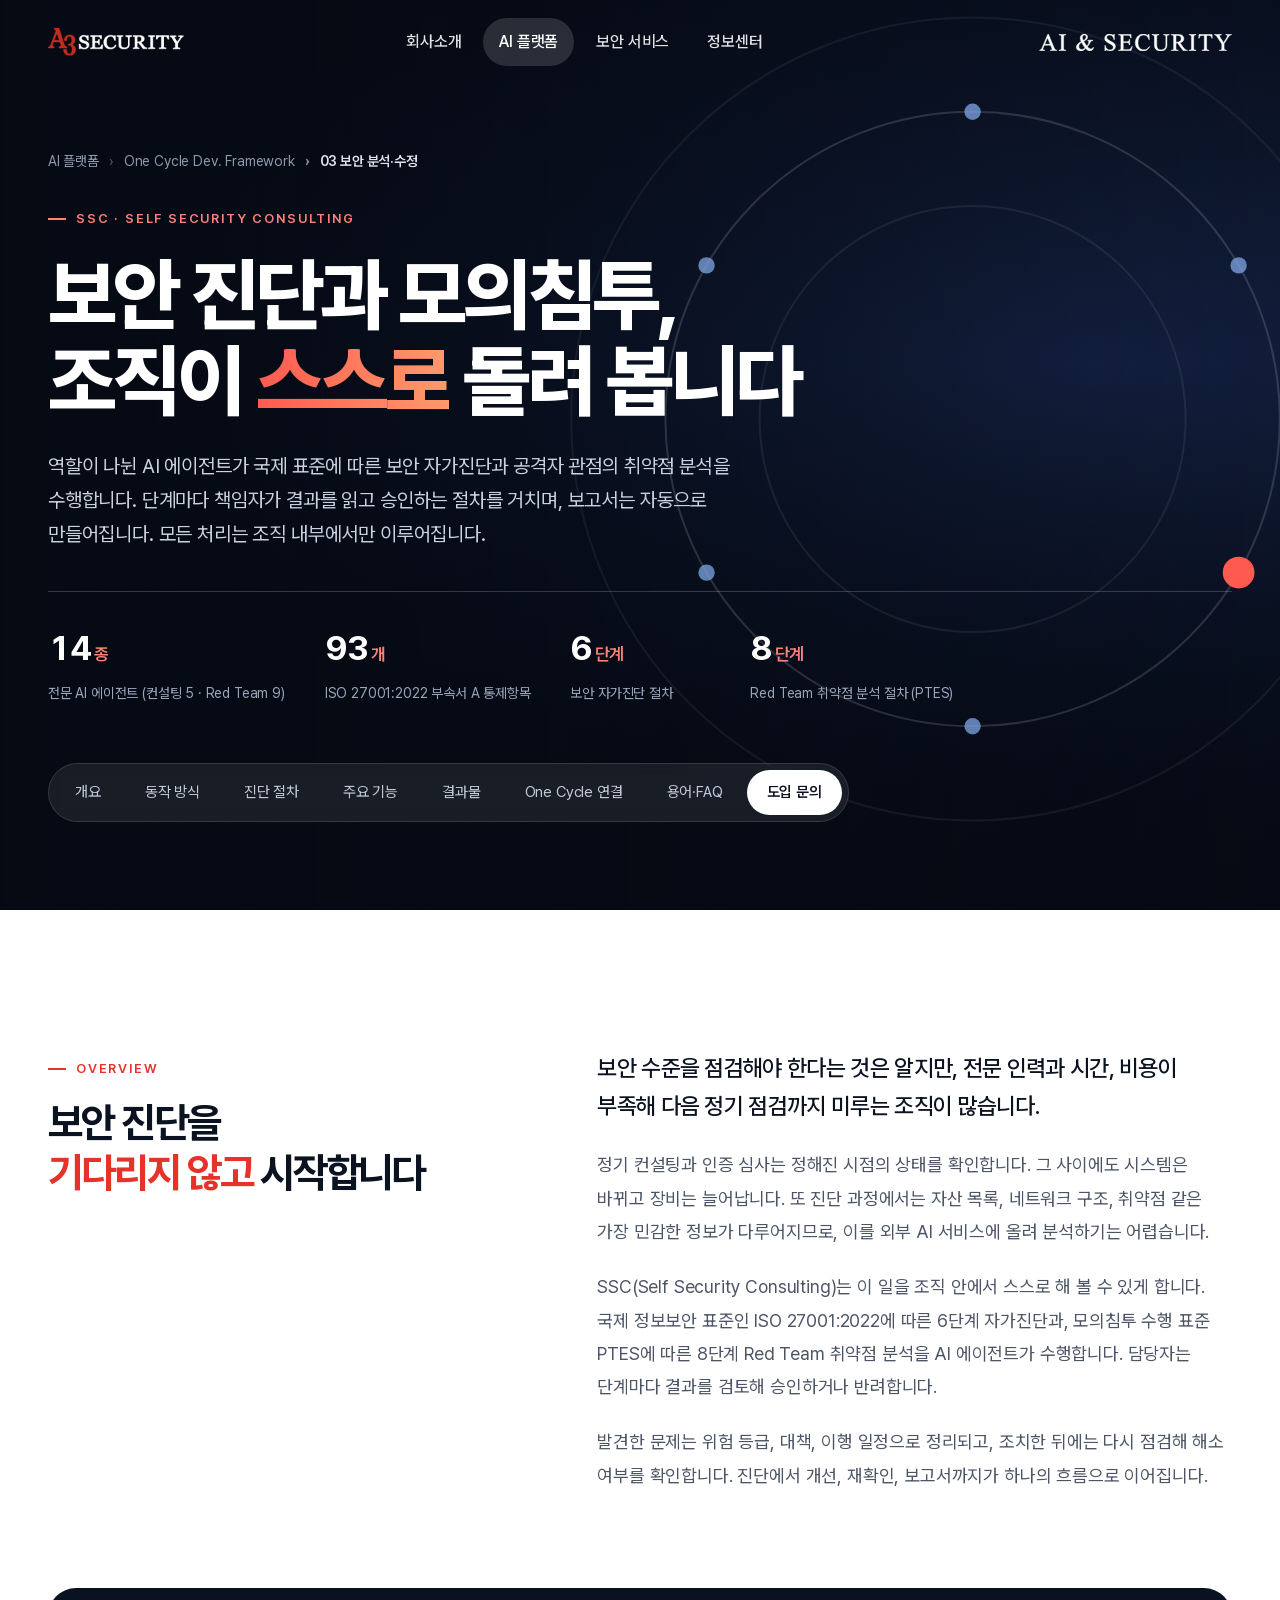
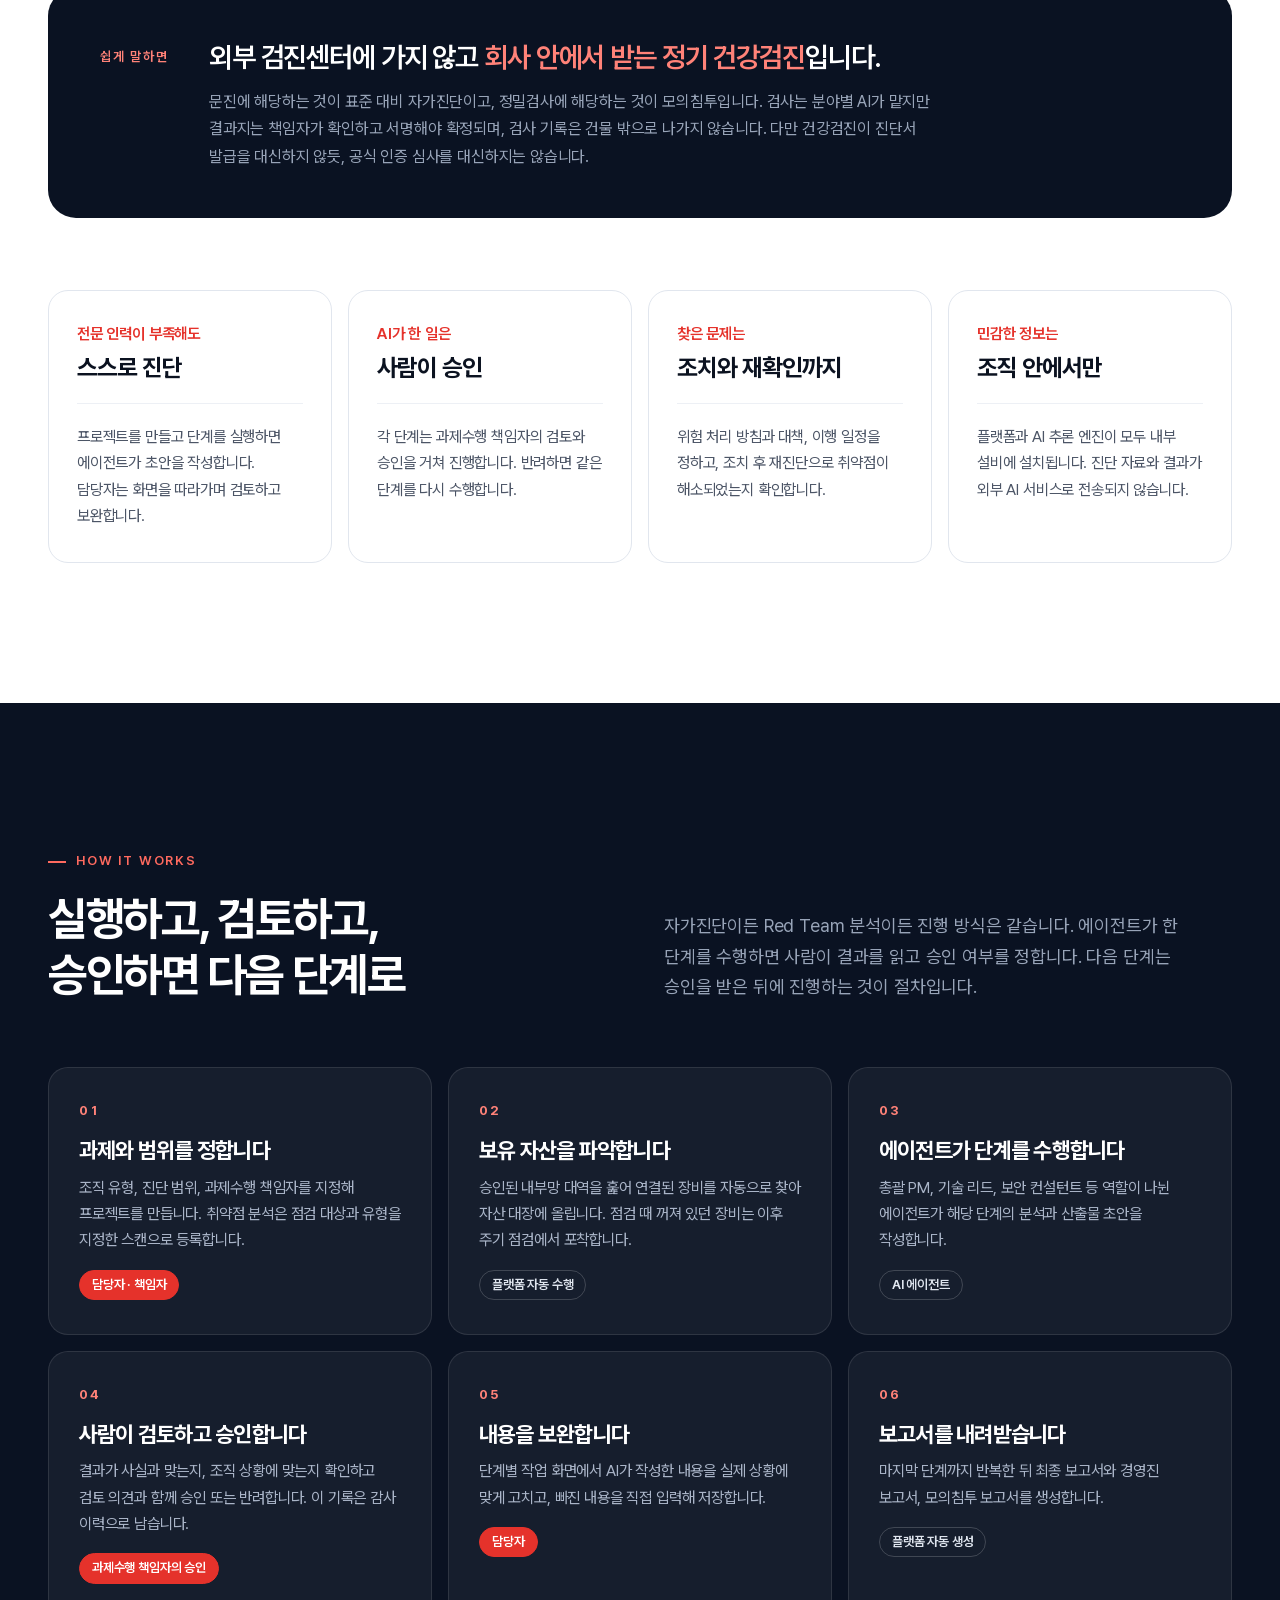
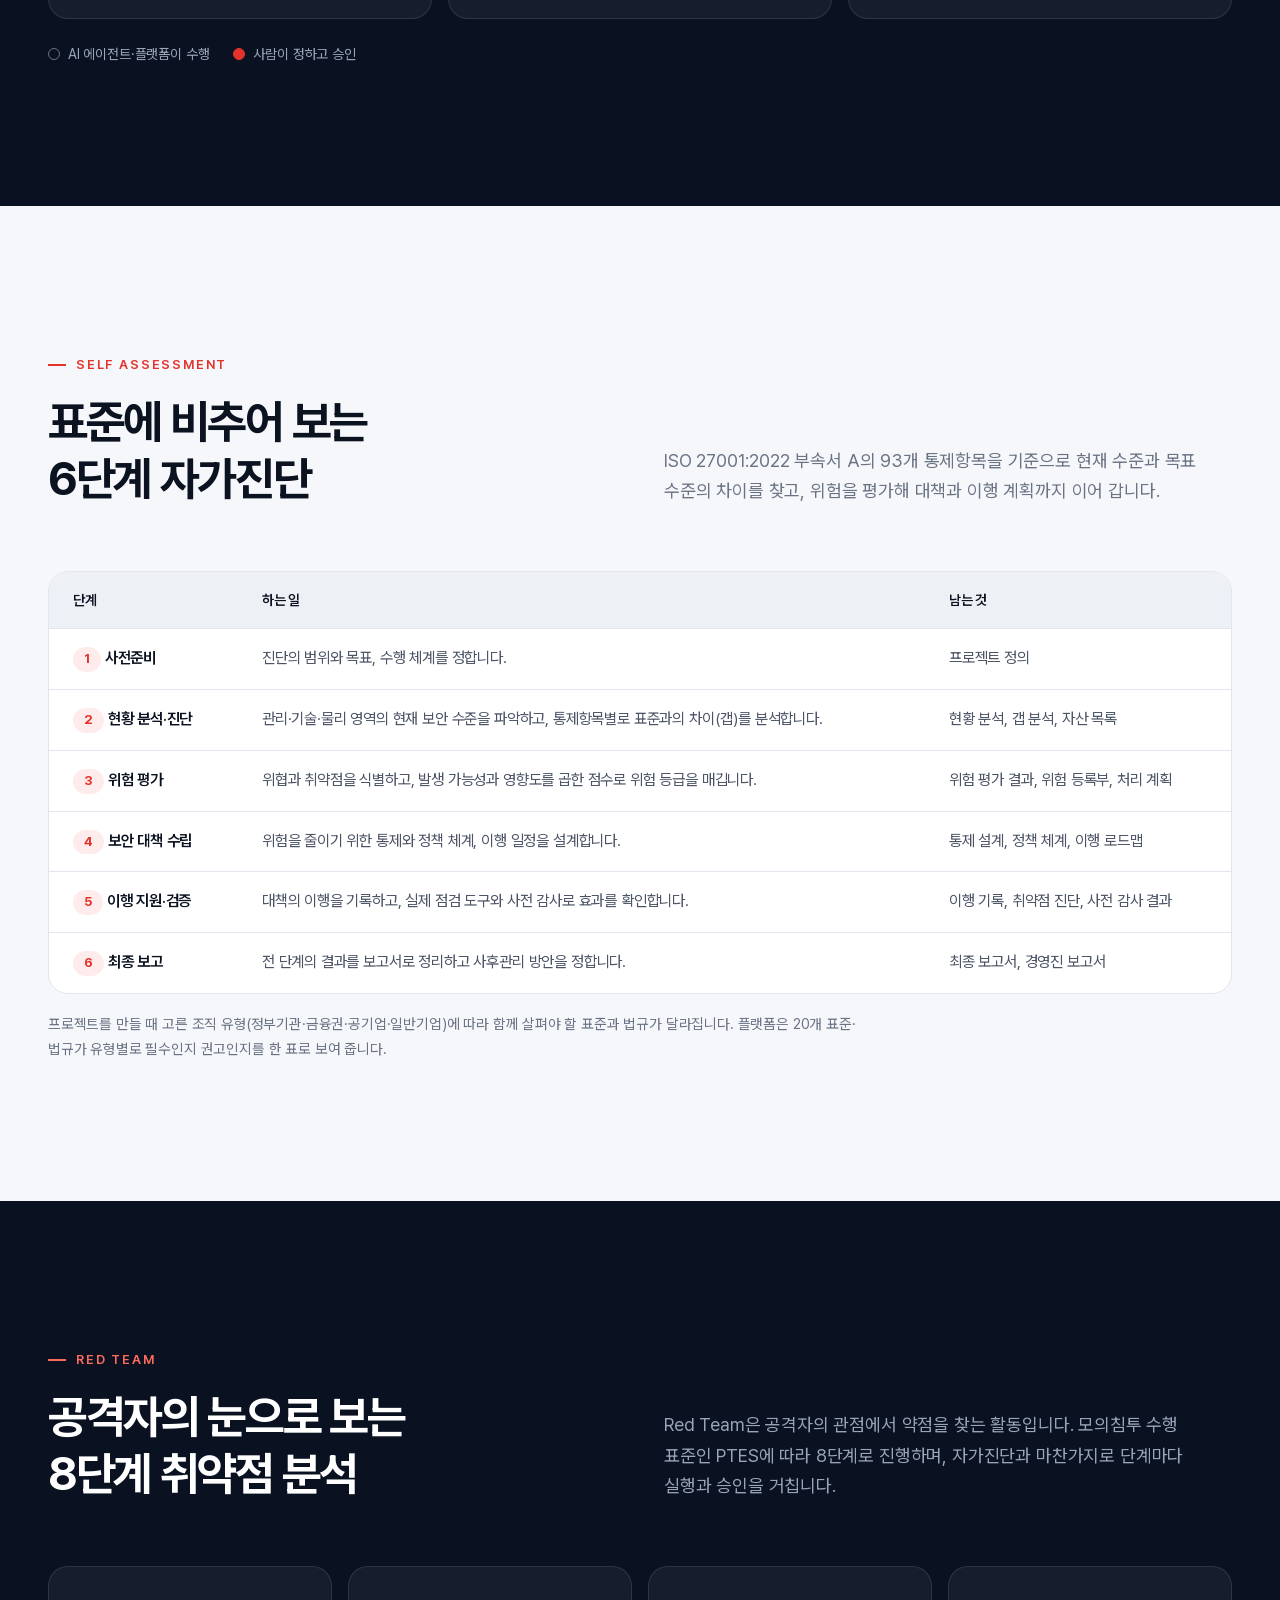
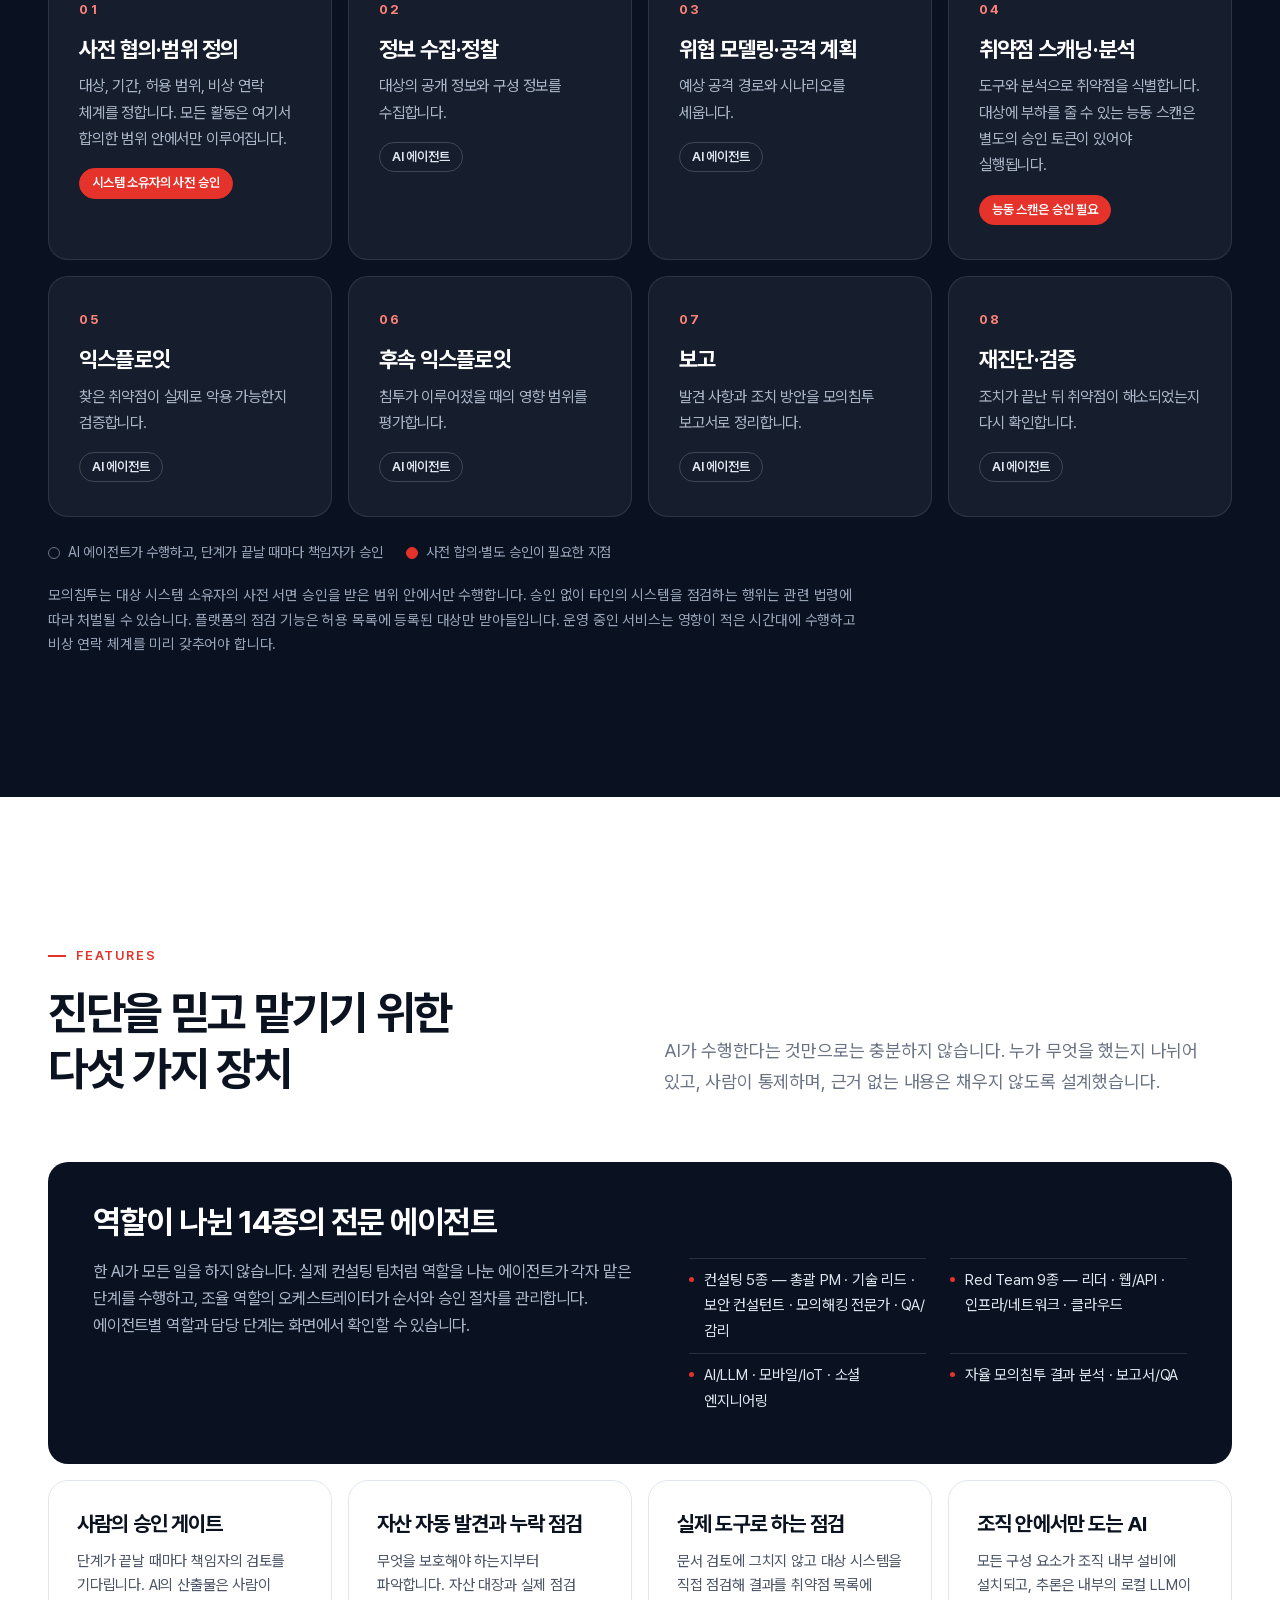
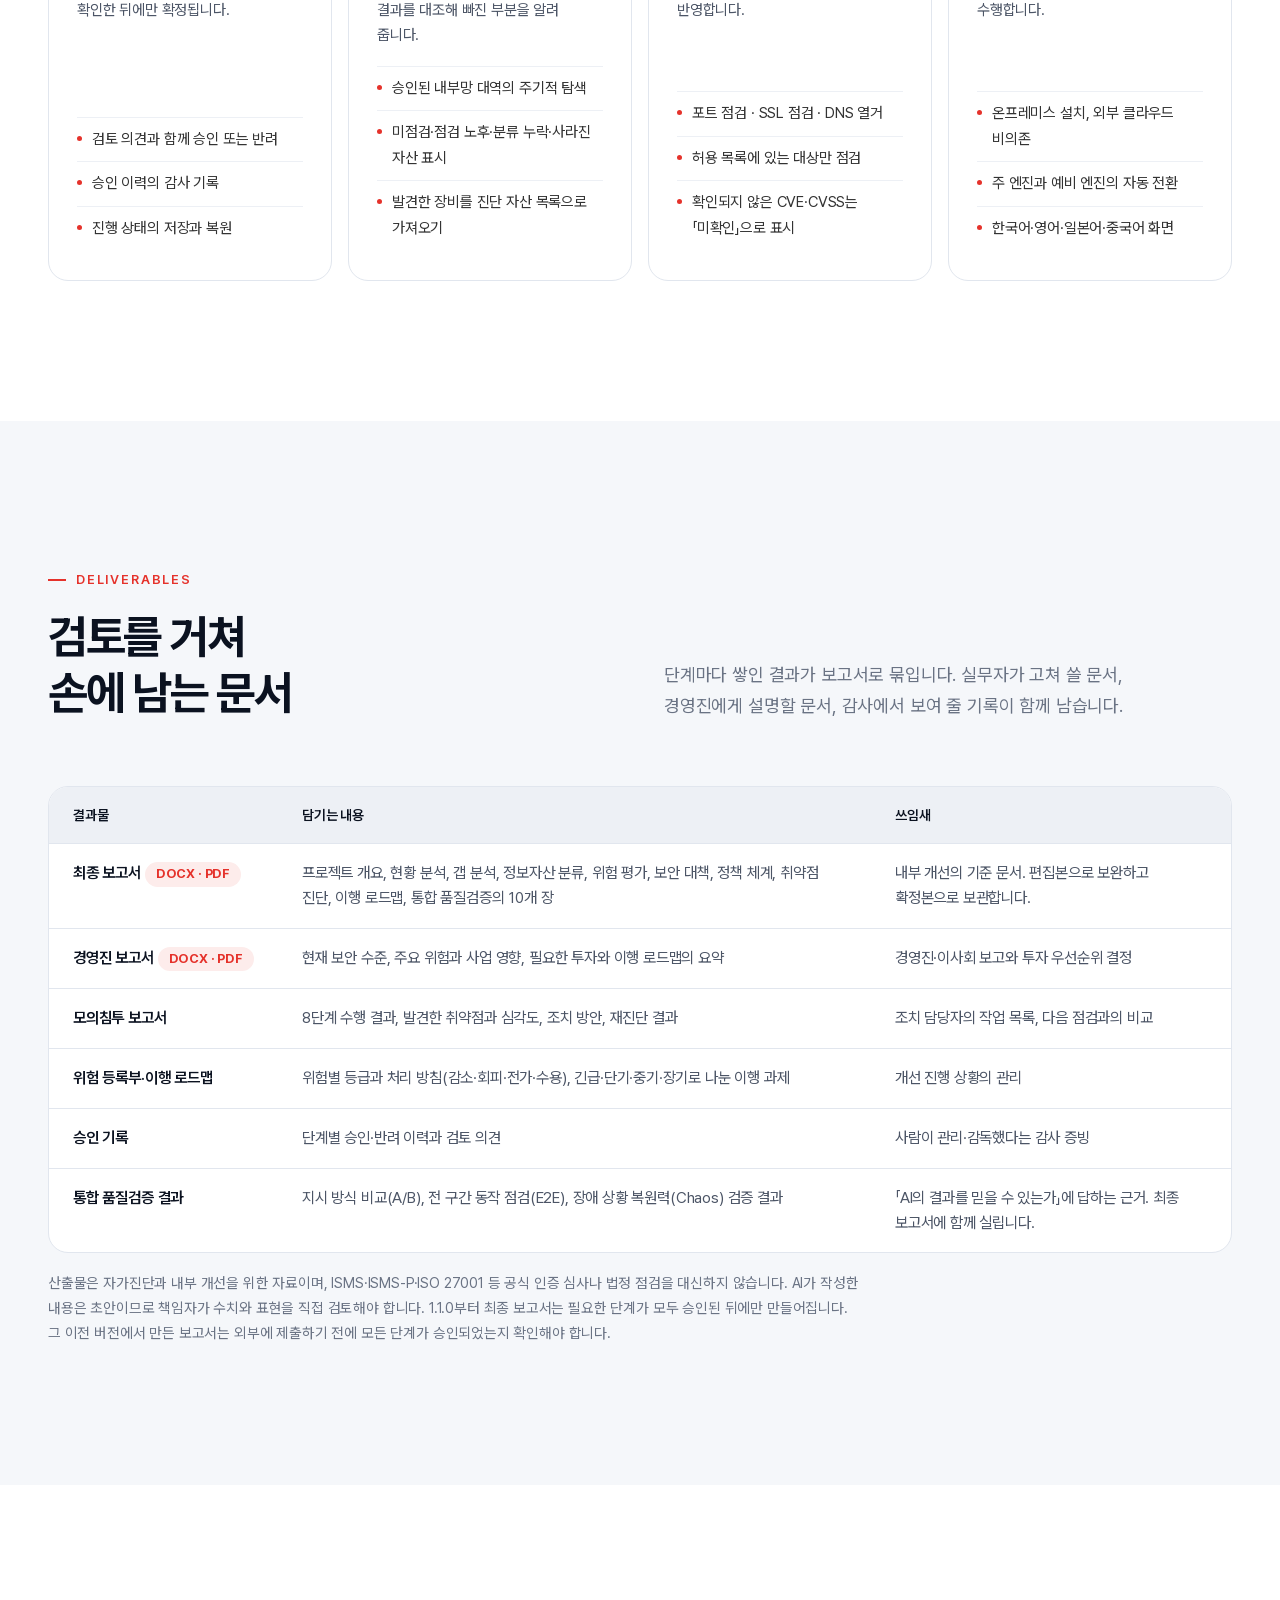
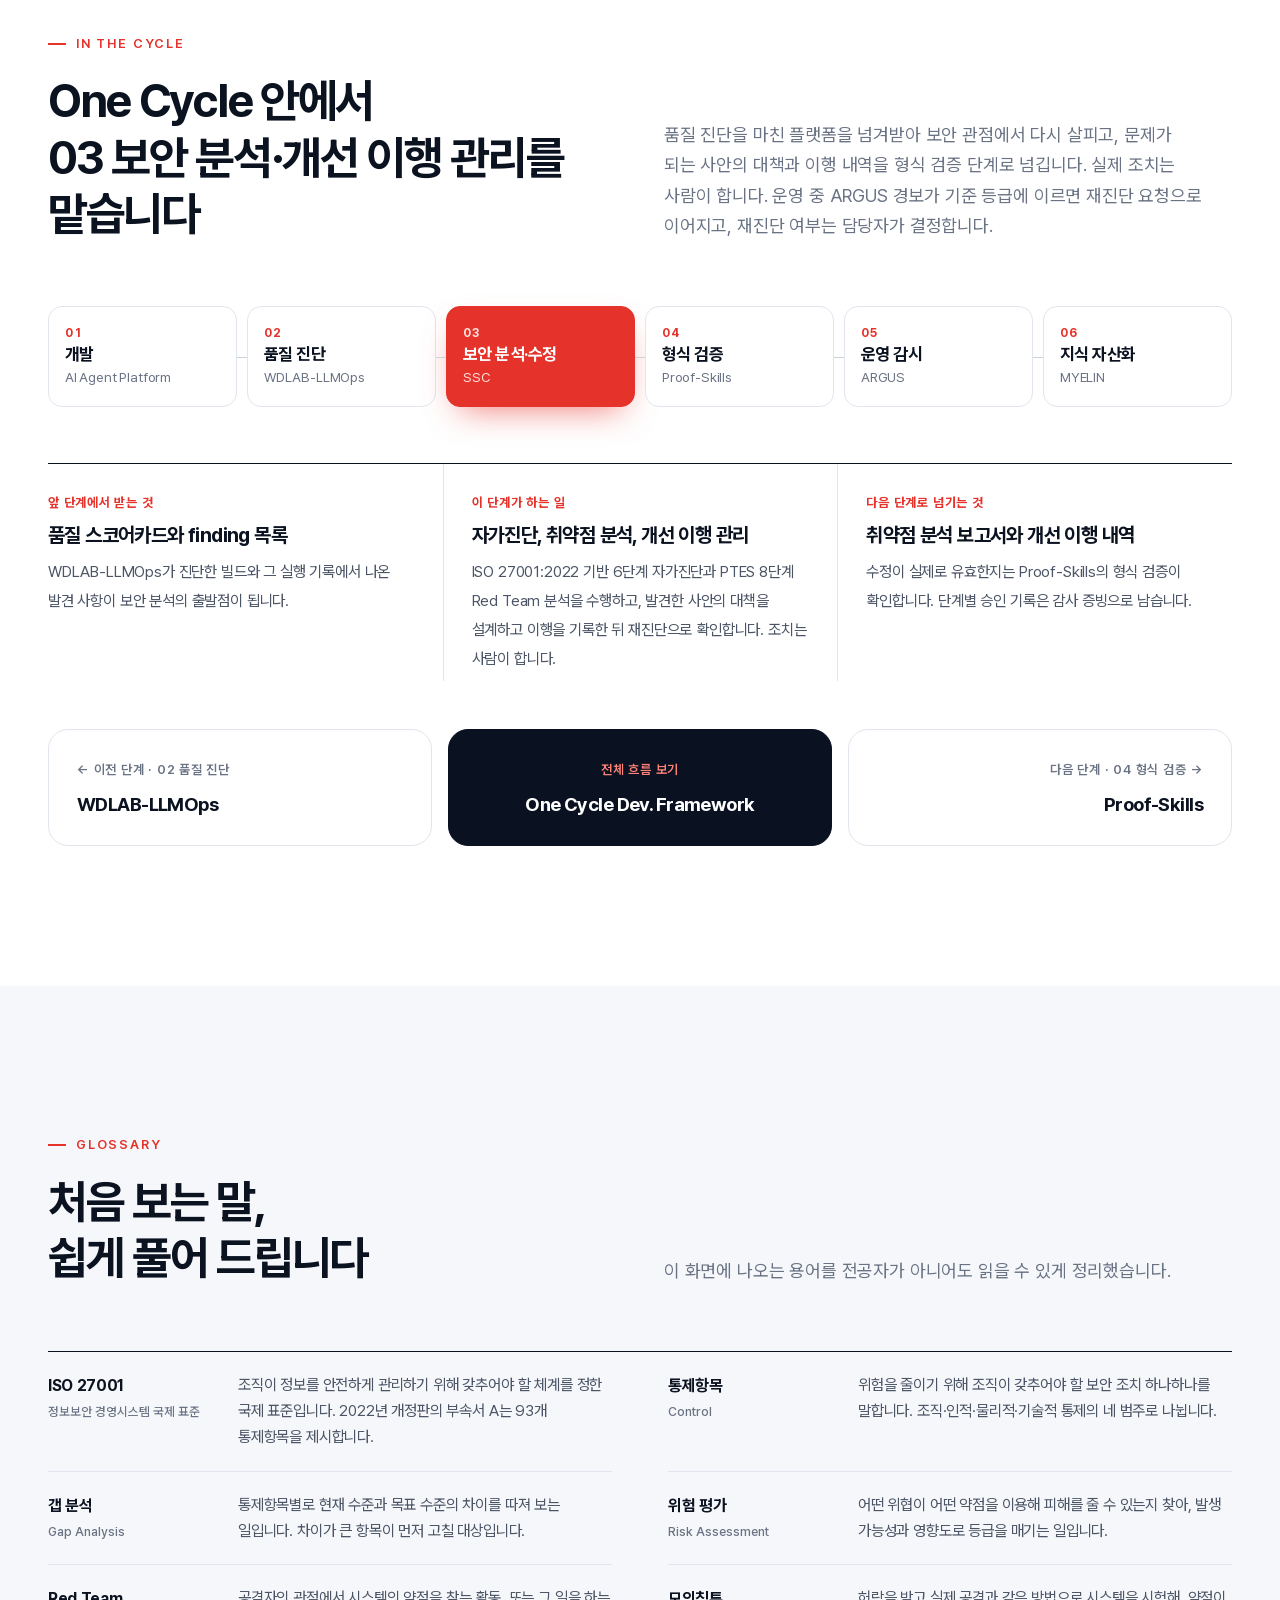
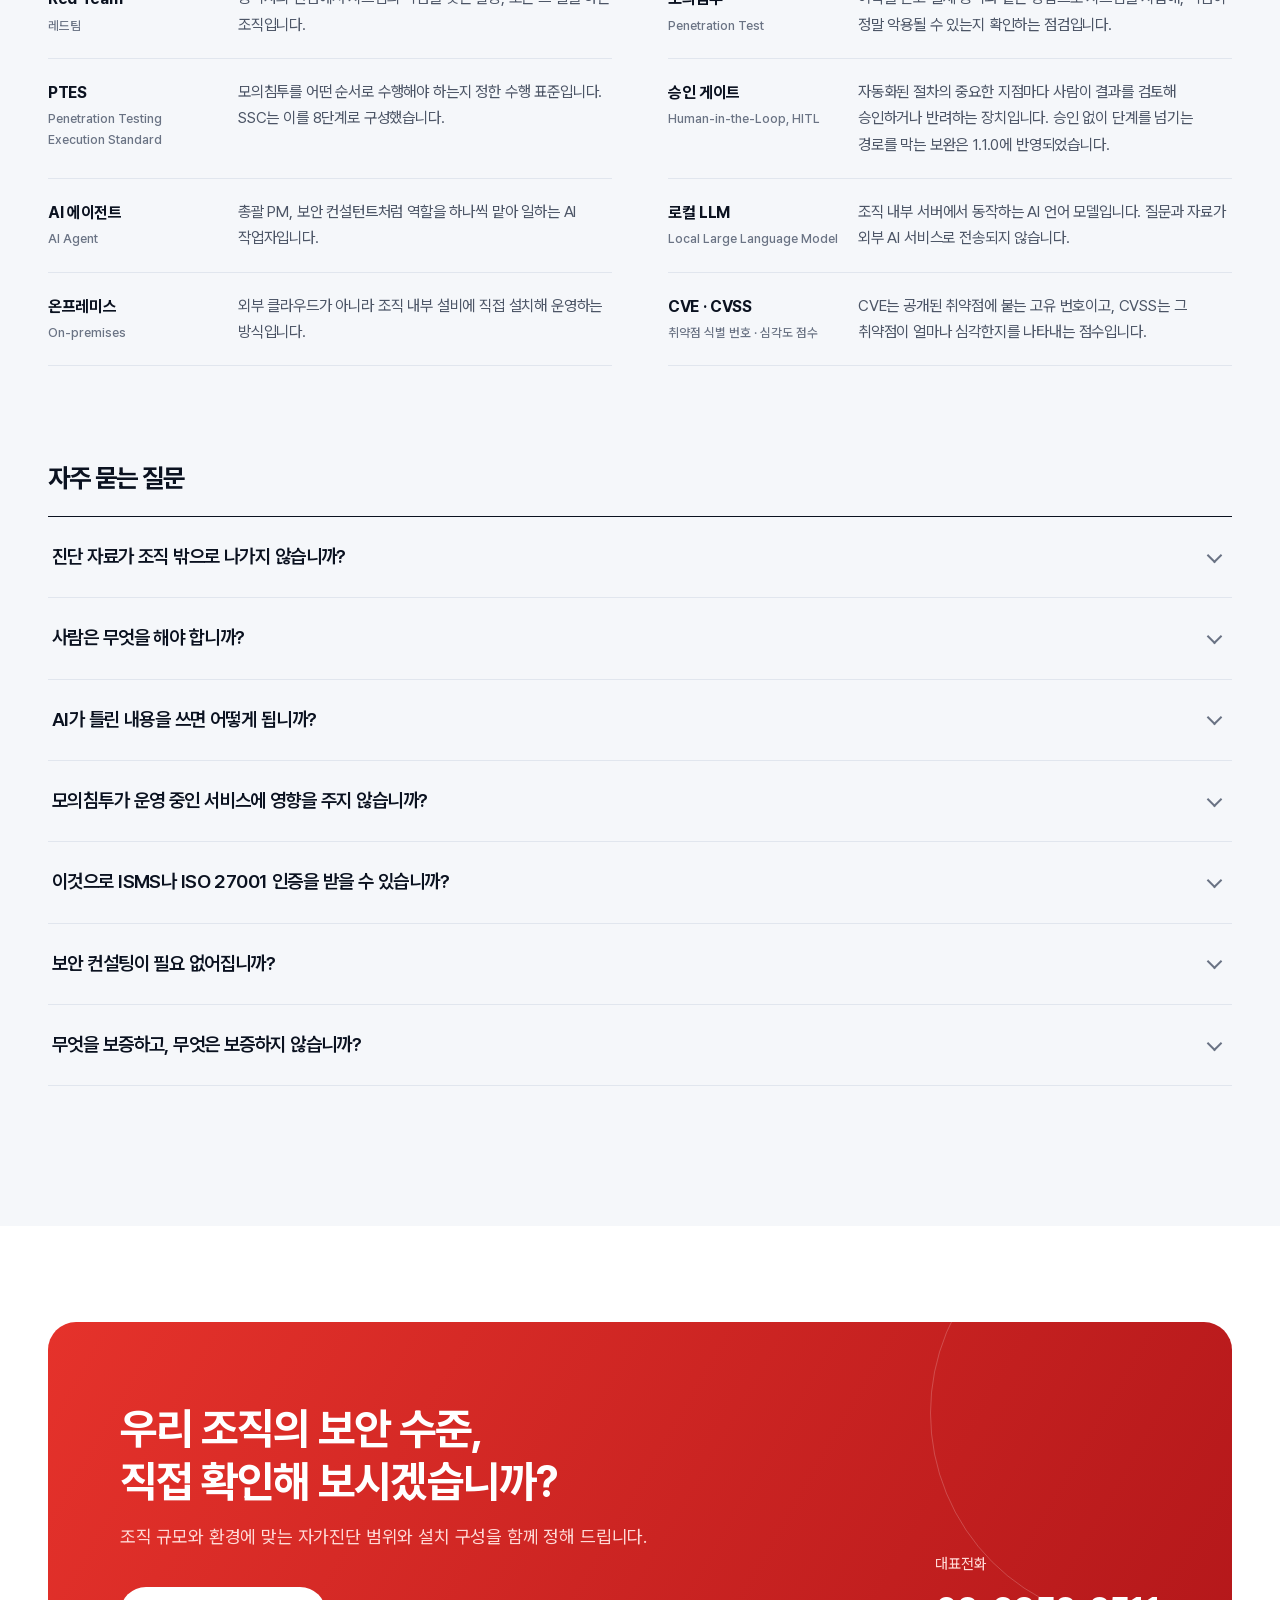
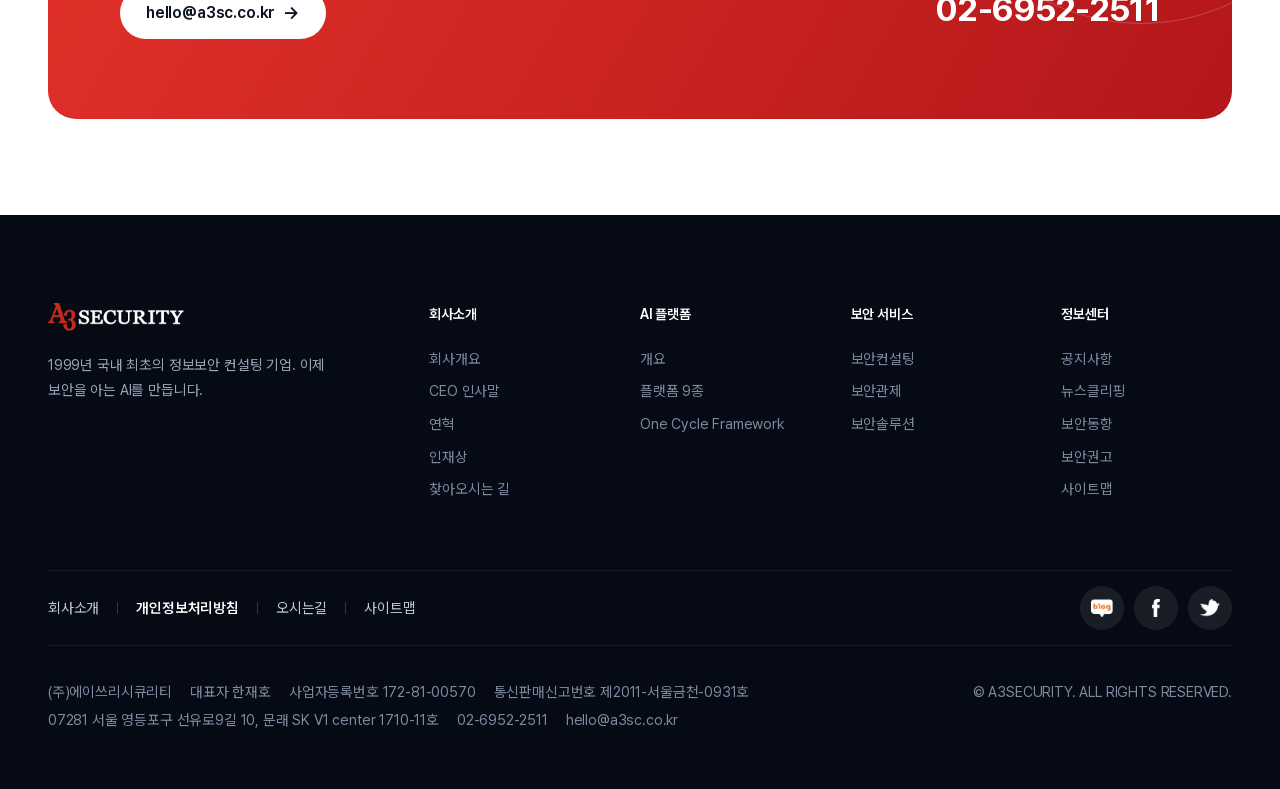
==== commit 8d4fbce8: "Align wording with what is implemented (One Cycle v3.0 plan) Co-Authored-By: Claude Fable 5.2 <norep" ====
--- a/index.html
+++ b/index.html
@@ -62,7 +62,7 @@
     <nav class="pd-crumb" aria-label="현재 위치"><a href="https://www.a3sc.co.kr/a3sc/ISMA3SC003M4.do">AI 플랫폼</a><a href="https://wdlab1958.github.io/a3sc/">One Cycle Dev. Framework</a><b>03 보안 분석·수정</b></nav>
     <span class="kicker">SSC · Self Security Consulting</span>
     <h1>보안 진단과 모의침투,<br>조직이 <em>스스로</em> 돌려 봅니다</h1>
-    <p class="lede">역할이 나뉜 AI 에이전트가 국제 표준에 따른 보안 자가진단과 공격자 관점의 취약점 분석을 수행합니다. 단계마다 책임자가 결과를 읽고 승인해야 다음으로 넘어가며, 보고서는 자동으로 만들어집니다. 모든 처리는 조직 내부에서만 이루어집니다.</p>
+    <p class="lede">역할이 나뉜 AI 에이전트가 국제 표준에 따른 보안 자가진단과 공격자 관점의 취약점 분석을 수행합니다. 단계마다 책임자가 결과를 읽고 승인하는 절차를 거치며, 보고서는 자동으로 만들어집니다. 모든 처리는 조직 내부에서만 이루어집니다.</p>
     <div class="hero-meta">
       <div><b>14<small>종</small></b><span>전문 AI 에이전트 (컨설팅 5 · Red Team 9)</span></div>
       <div><b>93<small>개</small></b><span>ISO 27001:2022 부속서 A 통제항목</span></div>
@@ -85,7 +85,7 @@
     <small>문진에 해당하는 것이 표준 대비 자가진단이고, 정밀검사에 해당하는 것이 모의침투입니다. 검사는 분야별 AI가 맡지만 결과지는 책임자가 확인하고 서명해야 확정되며, 검사 기록은 건물 밖으로 나가지 않습니다. 다만 건강검진이 진단서 발급을 대신하지 않듯, 공식 인증 심사를 대신하지는 않습니다.</small></div>
   <div class="pd-cards">
     <article><div class="ft"><span>전문 인력이 부족해도</span><b>스스로 진단</b></div><p>프로젝트를 만들고 단계를 실행하면 에이전트가 초안을 작성합니다. 담당자는 화면을 따라가며 검토하고 보완합니다.</p></article>
-    <article><div class="ft"><span>AI가 한 일은</span><b>사람이 승인</b></div><p>각 단계는 과제수행 책임자가 승인해야 다음으로 넘어갑니다. 반려하면 같은 단계를 다시 수행합니다.</p></article>
+    <article><div class="ft"><span>AI가 한 일은</span><b>사람이 승인</b></div><p>각 단계는 과제수행 책임자의 검토와 승인을 거쳐 진행합니다. 반려하면 같은 단계를 다시 수행합니다.</p></article>
     <article><div class="ft"><span>찾은 문제는</span><b>조치와 재확인까지</b></div><p>위험 처리 방침과 대책, 이행 일정을 정하고, 조치 후 재진단으로 취약점이 해소되었는지 확인합니다.</p></article>
     <article><div class="ft"><span>민감한 정보는</span><b>조직 안에서만</b></div><p>플랫폼과 AI 추론 엔진이 모두 내부 설비에 설치됩니다. 진단 자료와 결과가 외부 AI 서비스로 전송되지 않습니다.</p></article>
   </div>
@@ -93,7 +93,7 @@
 
 <!-- 동작 방식 -->
 <section class="sec dark"><div class="wrap pd-anchor" id="how">
-  <div class="sec-h"><div><span class="kicker">How it works</span><h2>실행하고, 검토하고,<br>승인하면 다음 단계로</h2></div><p>자가진단이든 Red Team 분석이든 진행 방식은 같습니다. 에이전트가 한 단계를 수행하면 사람이 결과를 읽고 승인 여부를 정합니다. 승인 전에는 다음 단계로 진행되지 않습니다.</p></div>
+  <div class="sec-h"><div><span class="kicker">How it works</span><h2>실행하고, 검토하고,<br>승인하면 다음 단계로</h2></div><p>자가진단이든 Red Team 분석이든 진행 방식은 같습니다. 에이전트가 한 단계를 수행하면 사람이 결과를 읽고 승인 여부를 정합니다. 다음 단계는 승인을 받은 뒤에 진행하는 것이 절차입니다.</p></div>
   <ol class="pd-steps">
     <li><b>과제와 범위를 정합니다</b><p>조직 유형, 진단 범위, 과제수행 책임자를 지정해 프로젝트를 만듭니다. 취약점 분석은 점검 대상과 유형을 지정한 스캔으로 등록합니다.</p><span class="who h">담당자 · 책임자</span></li>
     <li><b>보유 자산을 파악합니다</b><p>승인된 내부망 대역을 훑어 연결된 장비를 자동으로 찾아 자산 대장에 올립니다. 점검 때 꺼져 있던 장비는 이후 주기 점검에서 포착합니다.</p><span class="who">플랫폼 자동 수행</span></li>
@@ -161,12 +161,12 @@
     <tr><th scope="row">승인 기록</th><td>단계별 승인·반려 이력과 검토 의견</td><td>사람이 관리·감독했다는 감사 증빙</td></tr>
     <tr><th scope="row">통합 품질검증 결과</th><td>지시 방식 비교(A/B), 전 구간 동작 점검(E2E), 장애 상황 복원력(Chaos) 검증 결과</td><td>「AI의 결과를 믿을 수 있는가」에 답하는 근거. 최종 보고서에 함께 실립니다.</td></tr>
   </tbody></table></div>
-  <p class="pd-note">산출물은 자가진단과 내부 개선을 위한 자료이며, ISMS·ISMS-P·ISO 27001 등 공식 인증 심사나 법정 점검을 대신하지 않습니다. AI가 작성한 내용은 초안이므로 책임자가 수치와 표현을 직접 검토해야 합니다. 보고서 파일은 승인이 끝나지 않은 상태에서도 만들 수 있으므로, 외부에 제출하기 전에 모든 단계가 승인되었는지 확인해야 합니다.</p>
+  <p class="pd-note">산출물은 자가진단과 내부 개선을 위한 자료이며, ISMS·ISMS-P·ISO 27001 등 공식 인증 심사나 법정 점검을 대신하지 않습니다. AI가 작성한 내용은 초안이므로 책임자가 수치와 표현을 직접 검토해야 합니다. 1.1.0부터 최종 보고서는 필요한 단계가 모두 승인된 뒤에만 만들어집니다. 그 이전 버전에서 만든 보고서는 외부에 제출하기 전에 모든 단계가 승인되었는지 확인해야 합니다.</p>
 </div></section>
 
 <!-- One Cycle 안에서의 자리 (이 구역의 pd-loop 와 pd-nav 는 다섯 화면 공통: 고치지 않는다) -->
 <section class="sec"><div class="wrap pd-anchor" id="cycle">
-  <div class="sec-h"><div><span class="kicker">In the cycle</span><h2>One Cycle 안에서<br>03 보안 분석·수정을 맡습니다</h2></div><p>품질 진단을 마친 플랫폼을 넘겨받아 보안 관점에서 다시 살피고, 문제가 되는 사안을 고친 내역과 함께 형식 검증 단계로 넘깁니다. 운영 중 ARGUS가 경보를 올리면 이 단계의 재진단이 다시 호출됩니다.</p></div>
+  <div class="sec-h"><div><span class="kicker">In the cycle</span><h2>One Cycle 안에서<br>03 보안 분석·개선 이행 관리를 맡습니다</h2></div><p>품질 진단을 마친 플랫폼을 넘겨받아 보안 관점에서 다시 살피고, 문제가 되는 사안의 대책과 이행 내역을 형식 검증 단계로 넘깁니다. 실제 조치는 사람이 합니다. 운영 중 ARGUS 경보가 기준 등급에 이르면 재진단 요청으로 이어지고, 재진단 여부는 담당자가 결정합니다.</p></div>
   <ol class="pd-loop" aria-label="One Cycle 여섯 단계">
     <li><div class="cell"><i>01</i><b>개발</b><span>AI Agent Platform</span></div></li>
     <li><a class="cell" href="https://wdlab1958.github.io/WDLAB-LLMOps-Webpage/"><i>02</i><b>품질 진단</b><span>WDLAB-LLMOps</span></a></li>
@@ -177,7 +177,7 @@
   </ol>
   <div class="pd-io">
     <div><small>앞 단계에서 받는 것</small><b>품질 스코어카드와 finding 목록</b><span>WDLAB-LLMOps가 진단한 빌드와 그 실행 기록에서 나온 발견 사항이 보안 분석의 출발점이 됩니다.</span></div>
-    <div><small>이 단계가 하는 일</small><b>자가진단, 취약점 분석, 수정</b><span>ISO 27001:2022 기반 6단계 자가진단과 PTES 8단계 Red Team 분석을 수행하고, 발견한 사안을 조치한 뒤 재진단으로 확인합니다.</span></div>
+    <div><small>이 단계가 하는 일</small><b>자가진단, 취약점 분석, 개선 이행 관리</b><span>ISO 27001:2022 기반 6단계 자가진단과 PTES 8단계 Red Team 분석을 수행하고, 발견한 사안의 대책을 설계하고 이행을 기록한 뒤 재진단으로 확인합니다. 조치는 사람이 합니다.</span></div>
     <div><small>다음 단계로 넘기는 것</small><b>취약점 분석 보고서와 개선 이행 내역</b><span>수정이 실제로 유효한지는 Proof-Skills의 형식 검증이 확인합니다. 단계별 승인 기록은 감사 증빙으로 남습니다.</span></div>
   </div>
   <nav class="pd-nav" aria-label="다른 플랫폼">
@@ -198,7 +198,7 @@
     <div><dt>Red Team<small>레드팀</small></dt><dd>공격자의 관점에서 시스템의 약점을 찾는 활동, 또는 그 일을 하는 조직입니다.</dd></div>
     <div><dt>모의침투<small>Penetration Test</small></dt><dd>허락을 받고 실제 공격과 같은 방법으로 시스템을 시험해, 약점이 정말 악용될 수 있는지 확인하는 점검입니다.</dd></div>
     <div><dt>PTES<small>Penetration Testing Execution Standard</small></dt><dd>모의침투를 어떤 순서로 수행해야 하는지 정한 수행 표준입니다. SSC는 이를 8단계로 구성했습니다.</dd></div>
-    <div><dt>승인 게이트<small>Human-in-the-Loop, HITL</small></dt><dd>자동화된 절차의 중요한 지점마다 사람이 결과를 검토해 승인하거나 반려하는 장치입니다. 승인 전에는 다음 단계로 넘어가지 않습니다.</dd></div>
+    <div><dt>승인 게이트<small>Human-in-the-Loop, HITL</small></dt><dd>자동화된 절차의 중요한 지점마다 사람이 결과를 검토해 승인하거나 반려하는 장치입니다. 승인 없이 단계를 넘기는 경로를 막는 보완은 1.1.0에 반영되었습니다.</dd></div>
     <div><dt>AI 에이전트<small>AI Agent</small></dt><dd>총괄 PM, 보안 컨설턴트처럼 역할을 하나씩 맡아 일하는 AI 작업자입니다.</dd></div>
     <div><dt>로컬 LLM<small>Local Large Language Model</small></dt><dd>조직 내부 서버에서 동작하는 AI 언어 모델입니다. 질문과 자료가 외부 AI 서비스로 전송되지 않습니다.</dd></div>
     <div><dt>온프레미스<small>On-premises</small></dt><dd>외부 클라우드가 아니라 조직 내부 설비에 직접 설치해 운영하는 방식입니다.</dd></div>
